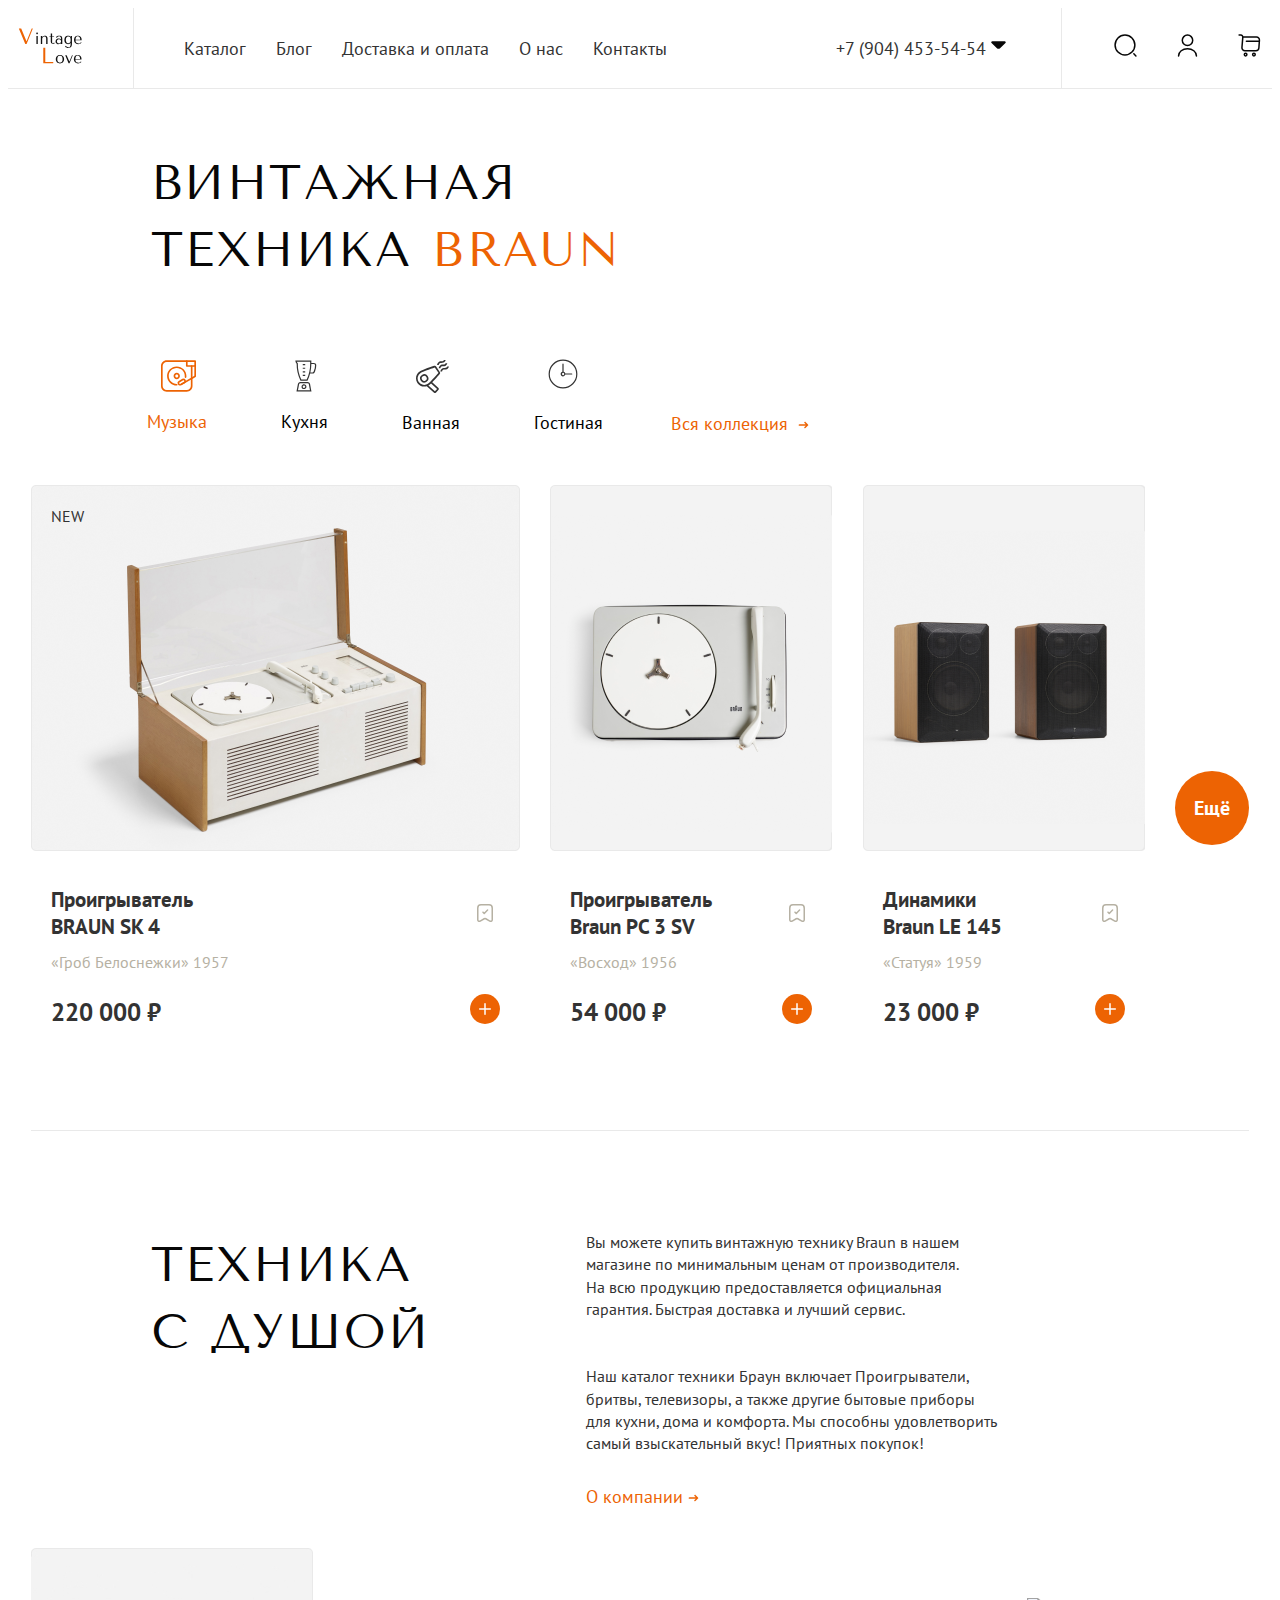
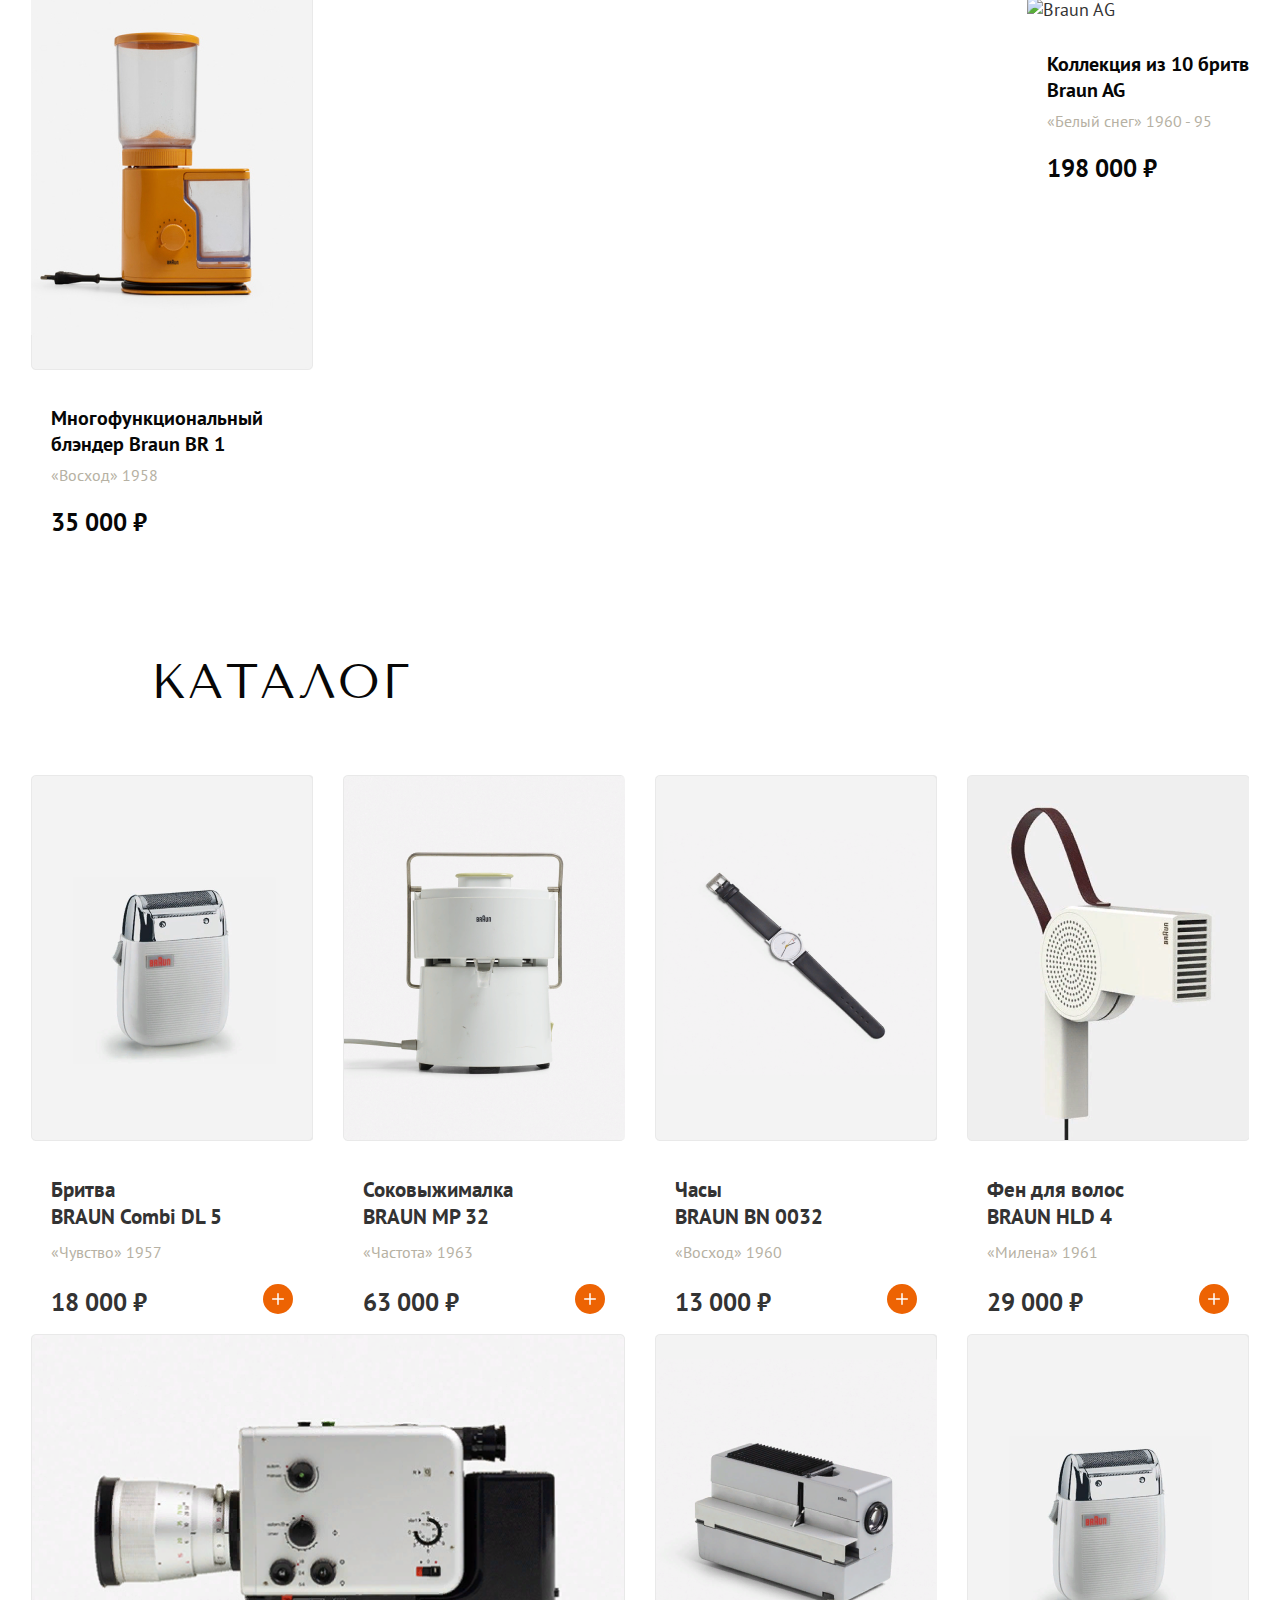
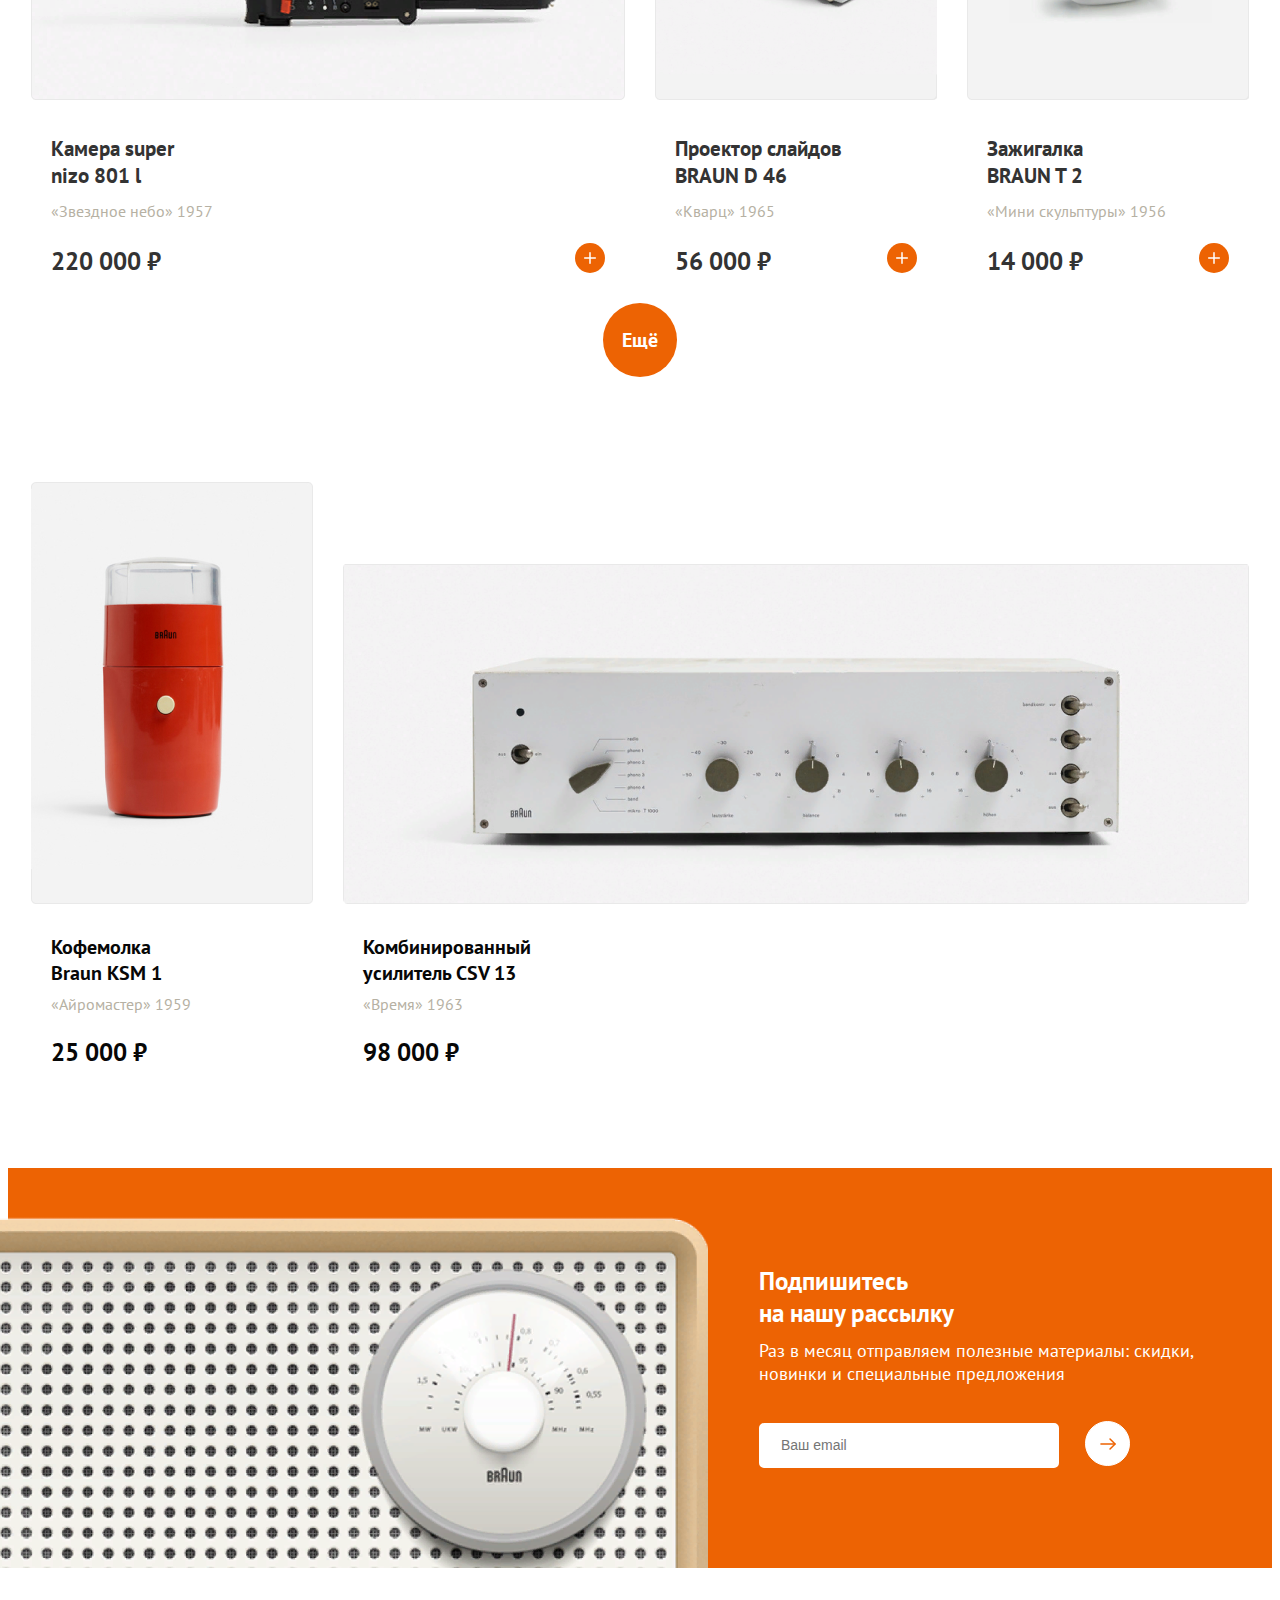
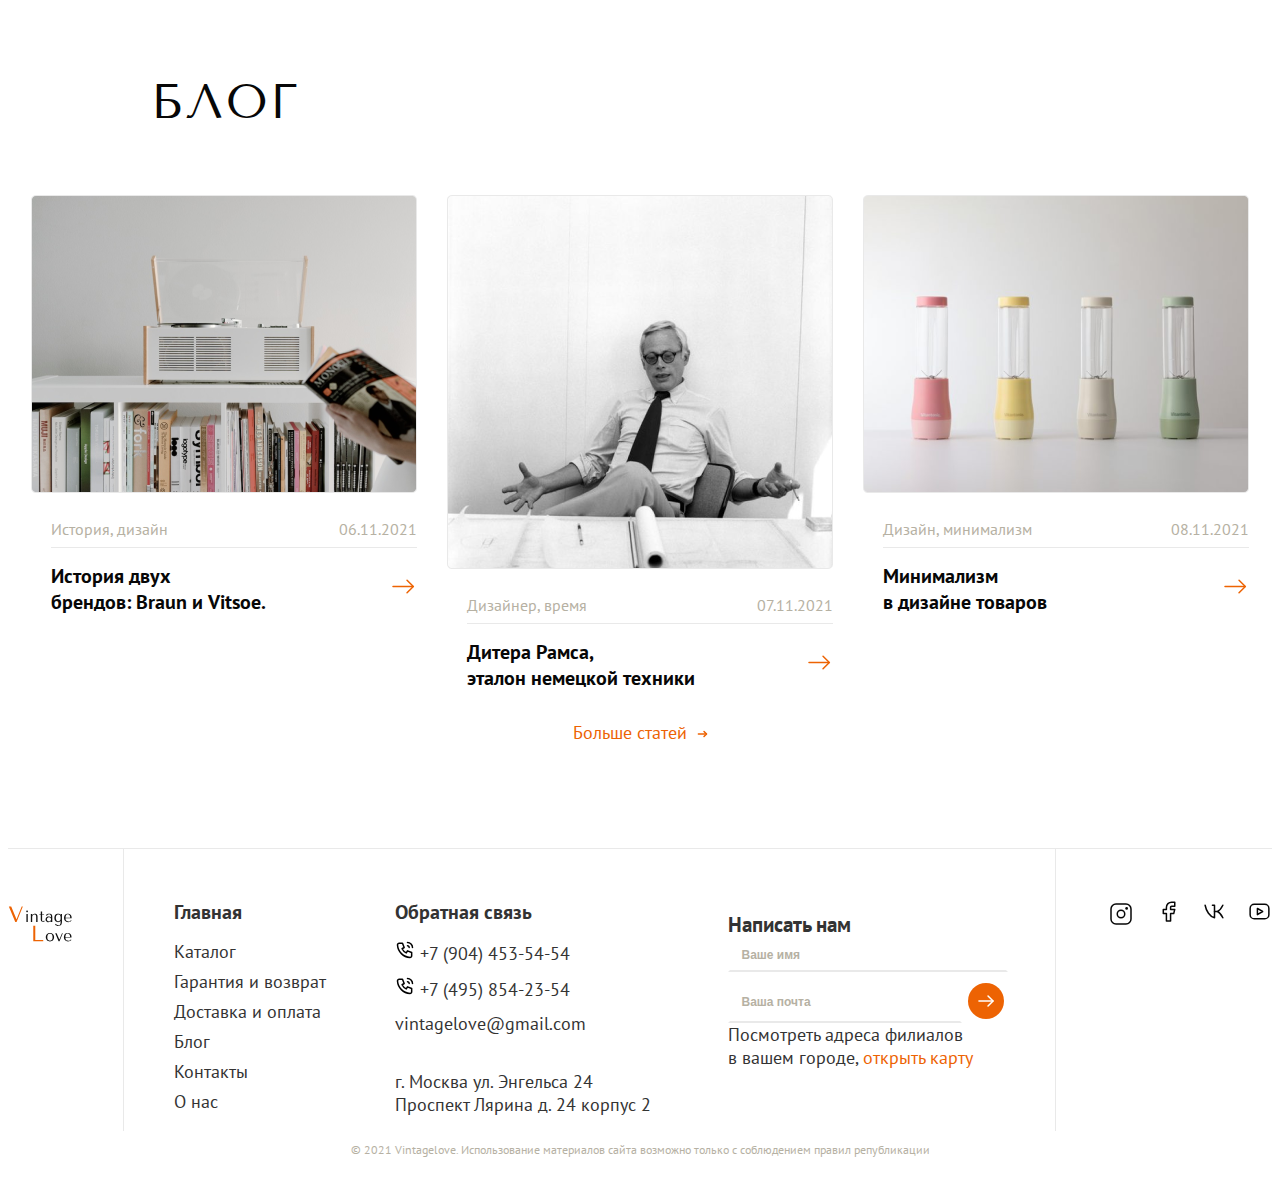
==== index.html @ 6f66f932 "карточка товара" ====
<!DOCTYPE html>
<html lang="ru">
<head>
  <meta charset="UTF-8">
  <title>Vintage Love</title>

  <!-- ============== подключаем шрифты ============== -->

  <link rel="preconnect" href="https://fonts.googleapis.com">
  <link rel="preconnect" href="https://fonts.gstatic.com" crossorigin>
  <link href="https://fonts.googleapis.com/css2?family=PT+Sans:ital,wght@0,400;0,700;1,400;1,700&display=swap" rel="stylesheet">
  <link href="https://fonts.googleapis.com/css2?family=Tenor+Sans&display=swap" rel="stylesheet">

  <!-- ============== подключаем стили ============== -->

  <link rel="stylesheet" href="styles/normalize.css">
  <link rel="stylesheet" href="styles/style.css">
</head>
<body class="page">

  <!-- ============== шапка ============== -->

  <header class="page-header page-border">
    <div class="page-header--height flex-sb-aicenter">
      <div class="page-header__mainmenu flex-sb-aicenter">

        <!-- ============== логотип ============== -->

        <div  class="page-header__logo">
          <a href="index.html"><svg width="65" height="50" viewBox="0 0 141 109" fill="none" xmlns="http://www.w3.org/2000/svg">
            <path d="M1.44 16.4L15.504 50H18.384L32.016 16.4H29.52L18.336 44.048H18.144L6.624 16.4H1.44Z" fill="#ED6303"/>
            <path d="M39.7888 32.5V50H42.7638V32.5H39.7888ZM39.3688 26.97C39.3688 27.4833 39.5554 27.9267 39.9288 28.3C40.3021 28.6733 40.7454 28.86 41.2588 28.86C41.7721 28.86 42.2154 28.6733 42.5888 28.3C42.9621 27.9267 43.1488 27.4833 43.1488 26.97C43.1488 26.4567 42.9621 26.0133 42.5888 25.64C42.2154 25.2667 41.7721 25.08 41.2588 25.08C40.7454 25.08 40.3021 25.2667 39.9288 25.64C39.5554 26.0133 39.3688 26.4567 39.3688 26.97ZM64.0654 50V38.66C64.0654 38.24 64.0304 37.6683 63.9604 36.945C63.8904 36.1983 63.657 35.475 63.2604 34.775C62.887 34.0517 62.2804 33.4333 61.4404 32.92C60.6004 32.3833 59.4104 32.115 57.8704 32.115C57.1937 32.0917 56.4354 32.2317 55.5954 32.535C54.7554 32.815 53.927 33.3633 53.1104 34.18L52.5504 34.74H52.4104V32.5H49.4354V50H52.4104V39.185C52.4104 38.275 52.5387 37.4933 52.7954 36.84C53.052 36.1867 53.402 35.6383 53.8454 35.195C54.2887 34.7517 54.7904 34.425 55.3504 34.215C55.9337 34.005 56.5287 33.9 57.1354 33.9C58.1154 33.9 58.8737 34.0983 59.4104 34.495C59.947 34.8683 60.332 35.3117 60.5654 35.825C60.822 36.3383 60.9737 36.8517 61.0204 37.365C61.067 37.8783 61.0904 38.2517 61.0904 38.485V50H64.0654ZM68.0223 33.9V32.5H71.0673V27.11H74.0423V32.5H78.2773V33.9H74.0423V45.52C74.0423 45.8 74.0539 46.1267 74.0773 46.5C74.1006 46.85 74.1706 47.1883 74.2873 47.515C74.4039 47.8183 74.5789 48.075 74.8123 48.285C75.0689 48.495 75.4189 48.6 75.8623 48.6C76.4223 48.6 76.8889 48.39 77.2623 47.97C77.6356 47.55 77.9389 47.095 78.1723 46.605L79.8173 48.285C78.6739 49.4283 77.3789 50 75.9323 50C75.3256 50 74.7306 49.895 74.1473 49.685C73.5639 49.475 73.0389 49.16 72.5723 48.74C72.1289 48.2967 71.7673 47.7367 71.4873 47.06C71.2073 46.3833 71.0673 45.59 71.0673 44.68V33.9H68.0223ZM89.3373 32.115C91.0406 32.115 92.3589 32.36 93.2923 32.85C94.2256 33.3167 94.9023 33.935 95.3223 34.705C95.7656 35.475 96.0223 36.3617 96.0923 37.365C96.1623 38.3683 96.1973 39.395 96.1973 40.445V50H93.3623V48.285C92.6856 48.9383 91.8223 49.4633 90.7723 49.86C89.7223 50.2333 88.6723 50.42 87.6223 50.42C86.6189 50.42 85.7323 50.245 84.9623 49.895C84.1923 49.545 83.5506 49.09 83.0373 48.53C82.5239 47.97 82.1389 47.34 81.8823 46.64C81.6256 45.94 81.4973 45.2283 81.4973 44.505C81.4973 43.7583 81.6373 43.0117 81.9173 42.265C82.1973 41.5183 82.6173 40.8533 83.1773 40.27C83.7373 39.6633 84.4256 39.1733 85.2423 38.8C86.0589 38.4267 86.9923 38.24 88.0423 38.24C89.0923 38.24 90.0839 38.45 91.0173 38.87C91.9739 39.2667 92.7556 39.8383 93.3623 40.585V39.08C93.3623 37.1667 93.0706 35.7433 92.4873 34.81C91.9273 33.8767 90.8889 33.41 89.3723 33.41C88.7189 33.41 88.1473 33.4917 87.6573 33.655C87.1673 33.8183 86.7239 34.0517 86.3273 34.355C85.9539 34.635 85.6039 34.9967 85.2773 35.44C84.9506 35.86 84.6239 36.3383 84.2973 36.875L82.4773 35.055C82.8039 34.705 83.1423 34.355 83.4923 34.005C83.8656 33.655 84.3089 33.34 84.8223 33.06C85.3589 32.78 85.9889 32.5583 86.7123 32.395C87.4356 32.2083 88.3106 32.115 89.3373 32.115ZM93.3623 43.07C93.2456 42.79 93.0706 42.4633 92.8373 42.09C92.6273 41.7167 92.3473 41.355 91.9973 41.005C91.6473 40.655 91.2273 40.3633 90.7373 40.13C90.2473 39.8733 89.6639 39.745 88.9873 39.745C88.3106 39.745 87.6923 39.885 87.1323 40.165C86.5723 40.4217 86.0939 40.7717 85.6973 41.215C85.3239 41.635 85.0323 42.1367 84.8223 42.72C84.6123 43.3033 84.5073 43.91 84.5073 44.54C84.5073 45.2867 84.6356 45.94 84.8923 46.5C85.1723 47.0367 85.5223 47.5033 85.9423 47.9C86.3623 48.2733 86.8289 48.5533 87.3423 48.74C87.8556 48.9267 88.3456 49.02 88.8123 49.02C89.2556 49.02 89.6989 48.9383 90.1423 48.775C90.6089 48.6117 91.0406 48.39 91.4373 48.11C91.8573 47.8067 92.2306 47.4567 92.5573 47.06C92.8839 46.6633 93.1523 46.2317 93.3623 45.765V43.07ZM114.294 51.47C114.294 52.5433 114.165 53.4533 113.909 54.2C113.652 54.9467 113.29 55.5533 112.824 56.02C112.38 56.4867 111.844 56.825 111.214 57.035C110.607 57.245 109.954 57.35 109.254 57.35C108.017 57.35 107.014 57.035 106.244 56.405C105.497 55.775 104.809 54.935 104.179 53.885L102.254 55.635C102.417 55.845 102.674 56.1133 103.024 56.44C103.374 56.79 103.817 57.1283 104.354 57.455C104.89 57.805 105.532 58.0967 106.279 58.33C107.025 58.5867 107.877 58.715 108.834 58.715C110.607 58.715 112.042 58.4583 113.139 57.945C114.235 57.455 115.087 56.79 115.694 55.95C116.3 55.11 116.709 54.1417 116.919 53.045C117.152 51.9717 117.269 50.8517 117.269 49.685V32.5H114.294V35.23H114.154C113.874 34.25 113.267 33.4917 112.334 32.955C111.424 32.395 110.222 32.115 108.729 32.115C107.539 32.115 106.454 32.3367 105.474 32.78C104.494 33.2 103.654 33.8067 102.954 34.6C102.254 35.3933 101.705 36.35 101.309 37.47C100.935 38.59 100.749 39.8383 100.749 41.215C100.749 42.615 100.935 43.8867 101.309 45.03C101.705 46.15 102.254 47.1183 102.954 47.935C103.654 48.7283 104.482 49.3467 105.439 49.79C106.419 50.21 107.504 50.42 108.694 50.42C110 50.42 111.132 50.1633 112.089 49.65C113.069 49.1367 113.757 48.32 114.154 47.2H114.294V51.47ZM114.294 42.545C114.294 43.525 114.154 44.3883 113.874 45.135C113.617 45.8817 113.267 46.5117 112.824 47.025C112.38 47.5383 111.867 47.935 111.284 48.215C110.7 48.4717 110.094 48.6 109.464 48.6C108.904 48.6 108.297 48.5067 107.644 48.32C107.014 48.11 106.419 47.7367 105.859 47.2C105.322 46.6633 104.867 45.905 104.494 44.925C104.144 43.945 103.969 42.685 103.969 41.145C103.969 39.5117 104.19 38.2167 104.634 37.26C105.077 36.28 105.59 35.5333 106.174 35.02C106.78 34.5067 107.387 34.18 107.994 34.04C108.624 33.8767 109.114 33.795 109.464 33.795C110.234 33.795 110.922 33.97 111.529 34.32C112.135 34.6467 112.637 35.1017 113.034 35.685C113.454 36.245 113.769 36.8983 113.979 37.645C114.189 38.3917 114.294 39.1617 114.294 39.955V42.545ZM138.393 42.02V41.285C138.393 39.7217 138.172 38.3683 137.728 37.225C137.285 36.0817 136.678 35.1367 135.908 34.39C135.162 33.6433 134.287 33.0833 133.283 32.71C132.28 32.3367 131.218 32.15 130.098 32.15C128.908 32.15 127.812 32.36 126.808 32.78C125.805 33.1767 124.93 33.7717 124.183 34.565C123.437 35.335 122.853 36.28 122.433 37.4C122.013 38.4967 121.803 39.745 121.803 41.145C121.803 42.3117 121.978 43.455 122.328 44.575C122.702 45.6717 123.25 46.6633 123.973 47.55C124.72 48.4133 125.653 49.1133 126.773 49.65C127.917 50.1633 129.258 50.42 130.798 50.42C132.292 50.42 133.668 50.1633 134.928 49.65C136.188 49.1133 137.285 48.355 138.218 47.375L137.098 46.255C136.608 46.675 136.142 47.06 135.698 47.41C135.278 47.76 134.847 48.0517 134.403 48.285C133.96 48.5183 133.493 48.705 133.003 48.845C132.537 48.9617 132.012 49.02 131.428 49.02C130.775 49.02 130.075 48.9267 129.328 48.74C128.605 48.53 127.928 48.1683 127.298 47.655C126.668 47.1417 126.143 46.43 125.723 45.52C125.303 44.61 125.093 43.4433 125.093 42.02H138.393ZM125.093 40.62C125.093 39.6867 125.187 38.7883 125.373 37.925C125.583 37.0383 125.887 36.2567 126.283 35.58C126.703 34.9033 127.228 34.3667 127.858 33.97C128.488 33.55 129.235 33.34 130.098 33.34C131.755 33.34 133.038 33.9933 133.948 35.3C134.882 36.5833 135.348 38.3567 135.348 40.62H125.093Z" fill="#111111"/>
            <path d="M54.76 92V58.4H59.128V89.36H76.456V92H54.76Z" fill="#ED6303"/>
            <path d="M100.155 83.285C100.155 84.4983 99.945 85.665 99.525 86.785C99.105 87.8817 98.4983 88.85 97.705 89.69C96.935 90.53 95.99 91.195 94.87 91.685C93.7733 92.175 92.5367 92.42 91.16 92.42C89.76 92.42 88.4883 92.175 87.345 91.685C86.225 91.1717 85.2683 90.495 84.475 89.655C83.705 88.815 83.0983 87.8467 82.655 86.75C82.235 85.63 82.025 84.475 82.025 83.285C82.025 82.0717 82.235 80.9167 82.655 79.82C83.0983 78.7 83.705 77.72 84.475 76.88C85.2683 76.04 86.225 75.375 87.345 74.885C88.4883 74.3717 89.76 74.115 91.16 74.115C92.5367 74.115 93.7733 74.3717 94.87 74.885C95.99 75.375 96.935 76.04 97.705 76.88C98.4983 77.72 99.105 78.7 99.525 79.82C99.945 80.9167 100.155 82.0717 100.155 83.285ZM96.83 83.285C96.83 81.6517 96.655 80.3333 96.305 79.33C95.955 78.3033 95.5 77.51 94.94 76.95C94.38 76.39 93.7617 76.0167 93.085 75.83C92.4083 75.62 91.755 75.515 91.125 75.515C90.495 75.515 89.8417 75.62 89.165 75.83C88.4883 76.0167 87.8583 76.39 87.275 76.95C86.715 77.51 86.2483 78.3033 85.875 79.33C85.525 80.3333 85.35 81.6517 85.35 83.285C85.35 84.895 85.525 86.2133 85.875 87.24C86.2483 88.2433 86.715 89.025 87.275 89.585C87.8583 90.145 88.4883 90.53 89.165 90.74C89.8417 90.9267 90.495 91.02 91.125 91.02C91.755 91.02 92.4083 90.9267 93.085 90.74C93.7617 90.53 94.38 90.145 94.94 89.585C95.5 89.025 95.955 88.2433 96.305 87.24C96.655 86.2133 96.83 84.895 96.83 83.285ZM102.611 74.5L109.891 92H111.991L119.061 74.5H117.416L111.746 88.535H111.536L105.691 74.5H102.611ZM138.093 84.02V83.285C138.093 81.7217 137.871 80.3683 137.428 79.225C136.984 78.0817 136.378 77.1367 135.608 76.39C134.861 75.6433 133.986 75.0833 132.983 74.71C131.979 74.3367 130.918 74.15 129.798 74.15C128.608 74.15 127.511 74.36 126.508 74.78C125.504 75.1767 124.629 75.7717 123.883 76.565C123.136 77.335 122.553 78.28 122.133 79.4C121.713 80.4967 121.503 81.745 121.503 83.145C121.503 84.3117 121.678 85.455 122.028 86.575C122.401 87.6717 122.949 88.6633 123.673 89.55C124.419 90.4133 125.353 91.1133 126.473 91.65C127.616 92.1633 128.958 92.42 130.498 92.42C131.991 92.42 133.368 92.1633 134.628 91.65C135.888 91.1133 136.984 90.355 137.918 89.375L136.798 88.255C136.308 88.675 135.841 89.06 135.398 89.41C134.978 89.76 134.546 90.0517 134.103 90.285C133.659 90.5183 133.193 90.705 132.703 90.845C132.236 90.9617 131.711 91.02 131.128 91.02C130.474 91.02 129.774 90.9267 129.028 90.74C128.304 90.53 127.628 90.1683 126.998 89.655C126.368 89.1417 125.843 88.43 125.423 87.52C125.003 86.61 124.793 85.4433 124.793 84.02H138.093ZM124.793 82.62C124.793 81.6867 124.886 80.7883 125.073 79.925C125.283 79.0383 125.586 78.2567 125.983 77.58C126.403 76.9033 126.928 76.3667 127.558 75.97C128.188 75.55 128.934 75.34 129.798 75.34C131.454 75.34 132.738 75.9933 133.648 77.3C134.581 78.5833 135.048 80.3567 135.048 82.62H124.793Z" fill="#111111"/>
            </svg></a>
        </div>
          <!-- меню -->
        <nav class="page-header__nav">
          <ul class="mainmenu">
            <li class="mainmenu__item"><a href="#!">Каталог</a></li>
            <li class="mainmenu__item"><a href="#!">Блог</a></li>
            <li class="mainmenu__item"><a href="#!">Доставка и оплата</a></li>
            <li class="mainmenu__item"><a href="#!">О нас</a></li>
            <li class="mainmenu__item"><a href="#!">Контакты</a></li>
          </ul>
        </nav>
      </div>

      <!-- телефон, поиск корзина -->
      <div class="page-header__tools flex-sb-aicenter">
        <div class="page-header__tel">
          <a href="tel: +79044535454">
            <span>+7 (904) 453-54-54</span>
          </a>
          <svg width="25" height="24" viewBox="0 0 25 24" fill="none" xmlns="http://www.w3.org/2000/svg">
            <path d="M5.54163 10.02L8.88538 13.23L10.927 15.2C11.7916 16.03 13.1979 16.03 14.0625 15.2L19.4583 10.02C20.1666 9.34001 19.6562 8.18001 18.6666 8.18001L12.8229 8.18001L6.3333 8.18001C5.3333 8.18001 4.8333 9.34001 5.54163 10.02Z" fill="#070707"/>
          </svg>
        </div>
        <div class="page-header__border"></div>
        <div class="header-icons flex-sb-aicenter">
          <a href="#"><svg class="header-icons__item" width="25" height="25" viewBox="0 0 25 25" fill="none" xmlns="http://www.w3.org/2000/svg">
            <path d="M11.9791 21.875C17.4445 21.875 21.875 17.4445 21.875 11.9792C21.875 6.51386 17.4445 2.08334 11.9791 2.08334C6.51383 2.08334 2.08331 6.51386 2.08331 11.9792C2.08331 17.4445 6.51383 21.875 11.9791 21.875Z" stroke="#070707" stroke-width="1.5" stroke-linecap="round" stroke-linejoin="round"/>
            <path d="M22.9166 22.9167L20.8333 20.8333" stroke="#070707" stroke-width="1.5" stroke-linecap="round" stroke-linejoin="round"/>
            </svg></a>

          <a href="#"><svg class="header-icons__item" width="25" height="25" viewBox="0 0 25 25" fill="none" xmlns="http://www.w3.org/2000/svg">
            <path d="M12.5 12.5C15.3765 12.5 17.7084 10.1682 17.7084 7.29168C17.7084 4.41519 15.3765 2.08334 12.5 2.08334C9.62354 2.08334 7.29169 4.41519 7.29169 7.29168C7.29169 10.1682 9.62354 12.5 12.5 12.5Z" stroke="#070707" stroke-width="1.5" stroke-linecap="round" stroke-linejoin="round"/>
            <path d="M21.4479 22.9167C21.4479 18.8854 17.4375 15.625 12.5 15.625C7.56248 15.625 3.55206 18.8854 3.55206 22.9167" stroke="#070707" stroke-width="1.5" stroke-linecap="round" stroke-linejoin="round"/>
            </svg></a>

          <a href="#"><svg class="header-icons__item" width="25" height="25" viewBox="0 0 25 25" fill="none" xmlns="http://www.w3.org/2000/svg">
            <path d="M2.08331 2.08334H3.89582C5.02082 2.08334 5.90623 3.05209 5.81248 4.16668L4.9479 14.5417C4.80206 16.2396 6.14581 17.6979 7.85414 17.6979H18.9479C20.4479 17.6979 21.7604 16.4688 21.875 14.9792L22.4375 7.16668C22.5625 5.43752 21.25 4.03126 19.5104 4.03126H6.06249" stroke="#070707" stroke-width="1.5" stroke-miterlimit="10" stroke-linecap="round" stroke-linejoin="round"/>
            <path d="M16.9271 22.9167C17.6462 22.9167 18.2292 22.3337 18.2292 21.6146C18.2292 20.8955 17.6462 20.3125 16.9271 20.3125C16.208 20.3125 15.625 20.8955 15.625 21.6146C15.625 22.3337 16.208 22.9167 16.9271 22.9167Z" stroke="#070707" stroke-width="1.5" stroke-miterlimit="10" stroke-linecap="round" stroke-linejoin="round"/>
            <path d="M8.59377 22.9167C9.31289 22.9167 9.89585 22.3337 9.89585 21.6146C9.89585 20.8955 9.31289 20.3125 8.59377 20.3125C7.87465 20.3125 7.29169 20.8955 7.29169 21.6146C7.29169 22.3337 7.87465 22.9167 8.59377 22.9167Z" stroke="#070707" stroke-width="1.5" stroke-miterlimit="10" stroke-linecap="round" stroke-linejoin="round"/>
            <path d="M9.375 8.33334H21.875" stroke="#070707" stroke-width="1.5" stroke-miterlimit="10" stroke-linecap="round" stroke-linejoin="round"/>
            </svg></a>
        </div>


      </div>

    </div>
  </header>

  <!-- контент -->
  <main>

    <!-- =================== Винтажная техника BRAUN (блок за Иваном) =================== -->


    <section class="container-content page-border">
      <div class="first-screen__tab">
        <h1 class="style__title">
          Винтажная <br>
          техника
          <span>
            BRAUN
          </span>
        </h1>
        <!-- =================== Вкладки =================== -->
        <div class="tab__content">
          <div class="tab__item">
              <button class="tablinks" onclick="openCity(event, 'music')" id="defaultOpen">
                <svg width="35" height="32" fill="none" xmlns="http://www.w3.org/2000/svg"><path d="M25.787 31.652H5.714C2.564 31.652 0 29.105 0 25.974V6.025C0 2.895 2.563.347 5.714.347h20.073a.83.83 0 0 1 .834.829.831.831 0 0 1-.834.828H5.714c-2.232 0-4.047 1.804-4.047 4.021v19.95c0 2.217 1.815 4.021 4.047 4.021h20.073c2.232 0 4.047-1.804 4.047-4.021V6.024a.83.83 0 0 1 .833-.828c.46 0 .834.371.834.828v19.95c0 3.13-2.563 5.677-5.714 5.677Z" fill="#333"/><path d="M15.75 25.613c-5.333 0-9.672-4.313-9.672-9.613s4.339-9.613 9.673-9.613 9.673 4.312 9.673 9.613c0 .446-.031.894-.093 1.332a.834.834 0 0 1-1.65-.228c.05-.363.076-.734.076-1.104 0-4.388-3.591-7.957-8.006-7.957S7.744 11.613 7.744 16c0 4.387 3.592 7.956 8.007 7.956a.83.83 0 0 1 .833.829.83.83 0 0 1-.833.828ZM34.167 6.854h-8.38a.83.83 0 0 1-.833-.829v-4.85a.83.83 0 0 1 .833-.827h8.38a.83.83 0 0 1 .833.828v4.85a.83.83 0 0 1-.833.828ZM26.62 5.197h6.713V2.004h-6.712v3.193Z" fill="#333"/><path d="M15.75 19.156c-1.75 0-3.175-1.416-3.175-3.156 0-1.74 1.425-3.156 3.176-3.156 1.75 0 3.175 1.416 3.175 3.156 0 1.74-1.424 3.156-3.175 3.156Zm0-4.655c-.831 0-1.508.672-1.508 1.499 0 .827.677 1.5 1.509 1.5.831 0 1.508-.673 1.508-1.5s-.677-1.5-1.508-1.5Zm4.424 10.674a.833.833 0 0 1-.722-.414.825.825 0 0 1 .305-1.13l12.818-7.356.758-.494V6.025a.83.83 0 0 1 .834-.828.83.83 0 0 1 .833.828V16.23c0 .279-.142.54-.377.692l-1.175.764-12.858 7.38a.83.83 0 0 1-.416.11Z" fill="#333"/><path d="M19.027 25.613c-.81 0-1.564-.433-1.97-1.13l-.23-.396a2.253 2.253 0 0 1 .831-3.084l3.73-2.139a2.28 2.28 0 0 1 3.103.827l.23.395a2.247 2.247 0 0 1-.832 3.084l-3.728 2.14a2.282 2.282 0 0 1-1.134.303Zm3.495-5.396a.601.601 0 0 0-.301.081l-3.729 2.14a.6.6 0 0 0-.221.82l.23.398a.61.61 0 0 0 .827.22l3.728-2.14a.6.6 0 0 0 .222-.821l-.23-.396a.608.608 0 0 0-.526-.302Z" fill="#333"/></svg>
                <span>Музыка</span>
              </button>
          </div>

          <div class="tab__item">
              <button class="tablinks" onclick="openCity(event, 'kitchen')" id="defaultOpen">
              <svg width="22" height="32" fill="none" xmlns="http://www.w3.org/2000/svg"><path d="M18.808 2.905h-2.455V.524H.393v.595a4.31 4.31 0 0 0 1.228 2.62 37.51 37.51 0 0 0 3.744 16.666l.172.357h6.9l.171-.333a32.772 32.772 0 0 0 2.517-6.81h2.455c1.486 0 2.063-1.345 2.456-2.155a15.323 15.323 0 0 0 1.227-6.178c0-.632-.258-1.237-.719-1.684a2.495 2.495 0 0 0-1.736-.697ZM11.675 19.57H6.298A36.765 36.765 0 0 1 2.848 3.5v-.25l-.184-.167a4.37 4.37 0 0 1-.92-1.369h13.381V3.5a36.764 36.764 0 0 1-3.45 16.071Zm7.133-8.56c-.417.965-.712 1.418-1.228 1.418h-2.185c.601-2.74.922-5.532.958-8.334h2.455c.326 0 .638.126.868.349.23.223.36.526.36.842 0 1.97-.419 3.919-1.228 5.726Zm-3.683 13.228a2.434 2.434 0 0 0-.775-1.6 2.581 2.581 0 0 0-1.68-.686H5.304a2.581 2.581 0 0 0-1.681.686c-.453.422-.73.992-.775 1.6-.27 1.714-1.227 6.476-1.227 6.524l-.135.714h15.002l-.135-.702s-.97-4.822-1.228-6.536ZM2.971 30.286c.27-1.405.884-4.512 1.093-5.857.01-.324.142-.633.37-.87a1.39 1.39 0 0 1 .87-.416h7.366c.33.034.636.183.862.42.226.236.355.544.365.866.209 1.345.81 4.452 1.093 5.857H2.971Z" fill="#333"/><path d="M8.987 24.333c-.486 0-.96.14-1.365.402a2.398 2.398 0 0 0-.904 1.068 2.314 2.314 0 0 0-.14 1.376c.095.462.329.886.672 1.219.344.333.781.56 1.258.651.476.092.97.045 1.418-.135a2.44 2.44 0 0 0 1.102-.877 2.33 2.33 0 0 0 .414-1.323c0-.631-.259-1.237-.72-1.683a2.495 2.495 0 0 0-1.735-.698Zm0 3.572c-.243 0-.48-.07-.682-.2a1.2 1.2 0 0 1-.453-.535 1.157 1.157 0 0 1-.07-.688 1.18 1.18 0 0 1 .337-.61 1.263 1.263 0 0 1 1.338-.258c.224.09.415.243.55.439a1.165 1.165 0 0 1-.152 1.503 1.25 1.25 0 0 1-.868.349Zm1.227-16.667H7.76v1.19h2.455v-1.19Zm0 3.572H7.76V16h2.455v-1.19Zm0-7.143H7.76v1.19h2.455v-1.19Zm0-3.572H7.76v1.19h2.455v-1.19Z" fill="#333"/></svg>
              <span>Кухня</span>
              </button>
          </div>
          <div class="tab__item">
              <button class="tablinks" onclick="openCity(event, 'bath')" id="defaultOpen">
                <svg width="33" height="33" fill="none" xmlns="http://www.w3.org/2000/svg"><g clip-path="url(#a)" fill="#333"><path d="m23.803 11.958-3.663-5.49a1.65 1.65 0 0 0-1.888-.651c-1.223.402-12.014 3.979-14.584 5.694-3.784 2.525-4.808 7.658-2.283 11.441 2.09 3.13 5.956 4.334 9.374 3.24l7.024 6.38a1.651 1.651 0 0 0 2.33-.112l2.22-2.444a1.65 1.65 0 0 0-.113-2.33l-6-5.45c3.215-3.23 6.918-7.636 7.477-8.304a1.65 1.65 0 0 0 .106-1.974Zm-2.692 16.949-2.22 2.443-6.486-5.891c.139-.081.287-.134.422-.224.614-.41 1.378-1.061 2.21-1.844l6.074 5.516Zm-9.2-5.044a6.6 6.6 0 1 1-7.327-10.98c2.457-1.64 14.183-5.5 14.183-5.5l3.664 5.49s-7.488 8.966-10.52 10.99Z"/><path d="M11.679 16.083a4.13 4.13 0 0 0-5.722-1.141 4.13 4.13 0 0 0-1.14 5.721 4.13 4.13 0 0 0 5.72 1.141 4.13 4.13 0 0 0 1.142-5.72Zm-2.057 4.349a2.475 2.475 0 1 1-2.748-4.118 2.475 2.475 0 0 1 2.748 4.118ZM27.948 0c-.167.37-.408.734-.766.974-.479.32-1.052.32-1.716.32-.815 0-1.737 0-2.632.597-1.22.814-1.635 2.265-1.776 3.059h1.684c.13-.542.409-1.286 1.008-1.686.479-.32 1.052-.32 1.716-.32.815 0 1.737-.001 2.631-.598C29.006 1.74 29.464.782 29.7 0h-1.752Zm1.65 3.3c-.167.37-.408.734-.766.974-.479.32-1.052.32-1.716.32-.815 0-1.737 0-2.632.597-1.22.814-1.635 2.265-1.776 3.06h1.684c.13-.543.41-1.287 1.009-1.687.478-.32 1.052-.32 1.716-.32.814 0 1.737-.001 2.63-.598.909-.606 1.366-1.564 1.603-2.346h-1.752Zm1.65 3.3c-.167.37-.408.734-.767.974-.478.32-1.051.32-1.716.32-.814 0-1.736 0-2.63.597-1.22.814-1.636 2.265-1.777 3.06h1.684c.13-.543.409-1.287 1.008-1.687.479-.32 1.053-.32 1.716-.32.815 0 1.737-.001 2.632-.598C32.306 8.34 32.763 7.383 33 6.6h-1.752Z"/></g><defs><clipPath id="a"><path fill="#fff" d="M0 0h33v33H0z"/></clipPath></defs></svg>
                <span>Ванная</span>
              </button>
          </div>
          <div class="tab__item">
              <button class="tablinks" onclick="openCity(event, 'guest')" id="defaultOpen">
                <svg width="34" height="34" fill="none" xmlns="http://www.w3.org/2000/svg"><path d="M15 .6a14.4 14.4 0 1 0 0 28.8A14.4 14.4 0 0 0 15 .6Zm0 27.6a13.2 13.2 0 1 1 0-26.4 13.2 13.2 0 0 1 0 26.4Z" fill="#333"/><path d="M23.706 14.4h-6.36a2.4 2.4 0 0 0-1.746-1.74V5.172a.6.6 0 1 0-1.2 0v7.482a2.4 2.4 0 1 0 2.94 2.946h6.366a.6.6 0 1 0 0-1.2ZM15 16.23a1.23 1.23 0 0 1 0-2.43 1.227 1.227 0 0 1 0 2.454v-.024Z" fill="#333"/></svg>
                <span>Гостиная</span>
              </button>
          </div>
          <a class="tab__link" href="#">Вся коллекция</a>
          <a class="tab__arrow" href="#">
            <img src="./images/arrow-right.jpg" alt="arrow">
          </a>
        </div>

        <!-- =================== Содежимое вкладки =================== -->
        <div id="music" class="tabcontent">
          <div class="tabcontent__item  flex-sb-aicenter">
            <div class="tabcontent__wrap">
              <span class="tabcontent__wrap-die"die">new</span>
              <img src="images/tabphoto-1.png" alt="tabphoto-1" width="489">
              <div class="flex-sb-aicenter">
                <div class="tabcontent__wrap--left">
                  <h3>
                    Проигрыватель <br>
                    BRAUN SK 4
                  </h3>
                  <span class="tabcontent__subtitle">
                    «Гроб Белоснежки» 1957
                  </span>
                </div>
                <div class="tabcontent__wrap--right">
                  <a class="tabcontent__wrap-save" href="#!">
                    <svg width="20" height="20" fill="none" xmlns="http://www.w3.org/2000/svg"><path d="M14.017 1.667H5.983a3.224 3.224 0 0 0-3.216 3.216v11.742c0 1.5 1.075 2.133 2.391 1.408l4.067-2.258c.433-.242 1.133-.242 1.558 0l4.067 2.258c1.317.734 2.392.1 2.392-1.408V4.883a3.237 3.237 0 0 0-3.225-3.216Z" stroke="#B6B1A3" stroke-width="1.5" stroke-linecap="round" stroke-linejoin="round"/><path d="m7.992 9.167 1.25 1.25 3.333-3.334" stroke="#B6B1A3" stroke-width="1.5" stroke-linecap="round" stroke-linejoin="round"/></svg>
                  </a>
                </div>
              </div>
              <div class="tabcontent__wrap--left flex-sb-aicenter">
                <span class="tabcontent__price">
                  220 000 ₽
                </span>
                <a class="tabcontent__btn" href="#!">
                  <span>
                    Купить
                  </span>
                <svg width="30" height="30" fill="none" xmlns="http://www.w3.org/2000/svg"><circle cx="15" cy="15" r="15" fill="#ED6303"/><path d="M9.697 15h10.606M15 20.303V9.697" stroke="#fff" stroke-width="1.5" stroke-linecap="round" stroke-linejoin="round"/></svg>
                </a>
              </div>
            </div>  <!-- tabcontent__wrap -->

            <div class="tabcontent__wrap">
              <img src="images/tabphoto-1-2.png" alt="tabphoto-1-2" width="282">
              <div class="flex-sb-aicenter">
                <div class="tabcontent__wrap--left">
                  <h3>
                    Проигрыватель <br>
                    Braun PC 3 SV
                  </h3>
                  <span class="tabcontent__subtitle">
                    «Восход» 1956
                  </span>
                </div>
                <div class="tabcontent__wrap--right">
                  <a class="tabcontent__wrap-save" href="#!">
                    <svg width="20" height="20" fill="none" xmlns="http://www.w3.org/2000/svg"><path d="M14.017 1.667H5.983a3.224 3.224 0 0 0-3.216 3.216v11.742c0 1.5 1.075 2.133 2.391 1.408l4.067-2.258c.433-.242 1.133-.242 1.558 0l4.067 2.258c1.317.734 2.392.1 2.392-1.408V4.883a3.237 3.237 0 0 0-3.225-3.216Z" stroke="#B6B1A3" stroke-width="1.5" stroke-linecap="round" stroke-linejoin="round"/><path d="m7.992 9.167 1.25 1.25 3.333-3.334" stroke="#B6B1A3" stroke-width="1.5" stroke-linecap="round" stroke-linejoin="round"/></svg>
                  </a>
                </div>
              </div>
              <div class="tabcontent__wrap--left flex-sb-aicenter">
                <span class="tabcontent__price">
                  54 000 ₽
                </span>
                <a class="tabcontent__btn" href="#!">
                  <span>
                    Купить
                  </span>
                  <svg width="30" height="30" fill="none" xmlns="http://www.w3.org/2000/svg"><circle cx="15" cy="15" r="15" fill="#ED6303"/><path d="M9.697 15h10.606M15 20.303V9.697" stroke="#fff" stroke-width="1.5" stroke-linecap="round" stroke-linejoin="round"/></svg>
                </a>
              </div>
            </div>  <!-- tabcontent__wrap -->

              <div class="tabcontent__wrap">
                <img src="images/tabphoto-1-3.png" alt="tabphoto-1-3" width="282">
                <div class="flex-sb-aicenter">
                  <div class="tabcontent__wrap--left">
                    <h3>
                      Динамики <br>
                      Braun LE 145
                    </h3>
                    <span class="tabcontent__subtitle">
                      «Статуя» 1959
                    </span>
                  </div>
                  <div class="tabcontent__wrap--right">
                    <a class="tabcontent__wrap-save" href="#!">
                      <svg width="20" height="20" fill="none" xmlns="http://www.w3.org/2000/svg"><path d="M14.017 1.667H5.983a3.224 3.224 0 0 0-3.216 3.216v11.742c0 1.5 1.075 2.133 2.391 1.408l4.067-2.258c.433-.242 1.133-.242 1.558 0l4.067 2.258c1.317.734 2.392.1 2.392-1.408V4.883a3.237 3.237 0 0 0-3.225-3.216Z" stroke="#B6B1A3" stroke-width="1.5" stroke-linecap="round" stroke-linejoin="round"/><path d="m7.992 9.167 1.25 1.25 3.333-3.334" stroke="#B6B1A3" stroke-width="1.5" stroke-linecap="round" stroke-linejoin="round"/></svg>
                    </a>
                  </div>
                </div>
                <div class="tabcontent__wrap--left flex-sb-aicenter">
                  <span class="tabcontent__price">
                    23 000 ₽
                  </span>
                  <a class="tabcontent__btn" href="#!">
                    <span>
                      Купить
                    </span>
                  <svg width="30" height="30" fill="none" xmlns="http://www.w3.org/2000/svg"><circle cx="15" cy="15" r="15" fill="#ED6303"/><path d="M9.697 15h10.606M15 20.303V9.697" stroke="#fff" stroke-width="1.5" stroke-linecap="round" stroke-linejoin="round"/></svg>
                  </a>
                </div>
            </div>  <!-- tabcontent__wrap -->
            <div class="circle">
              <a class="circle__btn" href="#!">
                Ещё
              </a>
            </div>
          </div>    <!-- tabcontent__item -->
        </div>


        <div id="kitchen" class="tabcontent">
          <div class="tabcontent__item  flex-sb-aicenter">
            <div class="tabcontent__wrap">
              <span class="tabcontent__wrap-die"die">new</span>
              <img src="images/tabphoto-2.png" alt="tabphoto-2" width="489">
              <div class="flex-sb-aicenter">
                <div class="tabcontent__wrap--left">
                  <h3>
                    Соковыжималка <br>
                    Braun MP 50
                  </h3>
                  <span class="tabcontent__subtitle">
                    «Детская радость» 1961
                  </span>
                </div>
                <div class="tabcontent__wrap--right">
                  <a class="tabcontent__wrap-save" href="#!">
                    <svg width="20" height="20" fill="none" xmlns="http://www.w3.org/2000/svg"><path d="M14.017 1.667H5.983a3.224 3.224 0 0 0-3.216 3.216v11.742c0 1.5 1.075 2.133 2.391 1.408l4.067-2.258c.433-.242 1.133-.242 1.558 0l4.067 2.258c1.317.734 2.392.1 2.392-1.408V4.883a3.237 3.237 0 0 0-3.225-3.216Z" stroke="#B6B1A3" stroke-width="1.5" stroke-linecap="round" stroke-linejoin="round"/><path d="m7.992 9.167 1.25 1.25 3.333-3.334" stroke="#B6B1A3" stroke-width="1.5" stroke-linecap="round" stroke-linejoin="round"/></svg>
                  </a>
                </div>
              </div>
              <div class="tabcontent__wrap--left flex-sb-aicenter">
                <span class="tabcontent__price">
                  145 000 ₽
                </span>
                <a class="tabcontent__btn" href="#!">
                  <span>
                    Купить
                  </span>
                <svg width="30" height="30" fill="none" xmlns="http://www.w3.org/2000/svg"><circle cx="15" cy="15" r="15" fill="#ED6303"/><path d="M9.697 15h10.606M15 20.303V9.697" stroke="#fff" stroke-width="1.5" stroke-linecap="round" stroke-linejoin="round"/></svg>
                </a>
              </div>
            </div>  <!-- tabcontent__wrap -->

            <div class="tabcontent__wrap">
              <span class="tabcontent__wrap-die"die">new</span>
              <img src="images/tabphoto-2-2.png" alt="tabphoto-2-2" width="282">
              <div class="flex-sb-aicenter">
                <div class="tabcontent__wrap--left">
                  <h3>
                    Кофемолка <br>
                    Braun KSM  1
                  </h3>
                  <span class="tabcontent__subtitle">
                    «Аромастер» 1959
                  </span>
                </div>
                <div class="tabcontent__wrap--right">
                  <a class="tabcontent__wrap-save" href="#!">
                    <svg width="20" height="20" fill="none" xmlns="http://www.w3.org/2000/svg"><path d="M14.017 1.667H5.983a3.224 3.224 0 0 0-3.216 3.216v11.742c0 1.5 1.075 2.133 2.391 1.408l4.067-2.258c.433-.242 1.133-.242 1.558 0l4.067 2.258c1.317.734 2.392.1 2.392-1.408V4.883a3.237 3.237 0 0 0-3.225-3.216Z" stroke="#B6B1A3" stroke-width="1.5" stroke-linecap="round" stroke-linejoin="round"/><path d="m7.992 9.167 1.25 1.25 3.333-3.334" stroke="#B6B1A3" stroke-width="1.5" stroke-linecap="round" stroke-linejoin="round"/></svg>
                  </a>
                </div>
              </div>
              <div class="tabcontent__wrap--left flex-sb-aicenter">
                <span class="tabcontent__price">
                  25 000 ₽
                </span>
                <a class="tabcontent__btn" href="#!">
                  <span>
                    Купить
                  </span>
                  <svg width="30" height="30" fill="none" xmlns="http://www.w3.org/2000/svg"><circle cx="15" cy="15" r="15" fill="#ED6303"/><path d="M9.697 15h10.606M15 20.303V9.697" stroke="#fff" stroke-width="1.5" stroke-linecap="round" stroke-linejoin="round"/></svg>
                </a>
              </div>
            </div>  <!-- tabcontent__wrap -->

              <div class="tabcontent__wrap">
                <img src="images/tabphoto-2-3.png" alt="tabphoto-2-3" width="282">
                <div class="flex-sb-aicenter">
                  <div class="tabcontent__wrap--left">
                    <h3>
                      MAX блэндер <br>
                      Braun BR 1
                    </h3>
                    <span class="tabcontent__subtitle">
                      «Восход» 1959
                    </span>
                  </div>
                  <div class="tabcontent__wrap--right">
                    <a class="tabcontent__wrap-save" href="#!">
                      <svg width="20" height="20" fill="none" xmlns="http://www.w3.org/2000/svg"><path d="M14.017 1.667H5.983a3.224 3.224 0 0 0-3.216 3.216v11.742c0 1.5 1.075 2.133 2.391 1.408l4.067-2.258c.433-.242 1.133-.242 1.558 0l4.067 2.258c1.317.734 2.392.1 2.392-1.408V4.883a3.237 3.237 0 0 0-3.225-3.216Z" stroke="#B6B1A3" stroke-width="1.5" stroke-linecap="round" stroke-linejoin="round"/><path d="m7.992 9.167 1.25 1.25 3.333-3.334" stroke="#B6B1A3" stroke-width="1.5" stroke-linecap="round" stroke-linejoin="round"/></svg>
                    </a>
                  </div>
                </div>
                <div class="tabcontent__wrap--left flex-sb-aicenter">
                  <span class="tabcontent__price">
                    35 000 ₽
                  </span>
                  <a class="tabcontent__btn" href="#!">
                    <span>
                      Купить
                    </span>
                  <svg width="30" height="30" fill="none" xmlns="http://www.w3.org/2000/svg"><circle cx="15" cy="15" r="15" fill="#ED6303"/><path d="M9.697 15h10.606M15 20.303V9.697" stroke="#fff" stroke-width="1.5" stroke-linecap="round" stroke-linejoin="round"/></svg>
                  </a>
                </div>
            </div>  <!-- tabcontent__wrap -->
            <div class="circle">
              <a class="circle__btn" href="#!">
                Ещё
              </a>
            </div>
          </div>    <!-- tabcontent__item -->
        </div>

        <div id="bath" class="tabcontent">
          <div class="tabcontent__item  flex-sb-aicenter">
            <div class="tabcontent__wrap">
              <span class="tabcontent__wrap-die"die">new</span>
              <img src="images/tabphoto-3.png" alt="tabphoto-3" width="489">
              <div class="flex-sb-aicenter">
                <div class="tabcontent__wrap--left">
                  <h3>
                    Коллекция из восьми бритв <br>
                    Braun AG 2
                  </h3>
                  <span class="tabcontent__subtitle">
                    «Время быть» 1990
                  </span>
                </div>
                <div class="tabcontent__wrap--right">
                  <a class="tabcontent__wrap-save" href="#!">
                    <svg width="20" height="20" fill="none" xmlns="http://www.w3.org/2000/svg"><path d="M14.017 1.667H5.983a3.224 3.224 0 0 0-3.216 3.216v11.742c0 1.5 1.075 2.133 2.391 1.408l4.067-2.258c.433-.242 1.133-.242 1.558 0l4.067 2.258c1.317.734 2.392.1 2.392-1.408V4.883a3.237 3.237 0 0 0-3.225-3.216Z" stroke="#B6B1A3" stroke-width="1.5" stroke-linecap="round" stroke-linejoin="round"/><path d="m7.992 9.167 1.25 1.25 3.333-3.334" stroke="#B6B1A3" stroke-width="1.5" stroke-linecap="round" stroke-linejoin="round"/></svg>
                  </a>
                </div>
              </div>
              <div class="tabcontent__wrap--left flex-sb-aicenter">
                <span class="tabcontent__price">
                  120 000 ₽
                </span>
                <a class="tabcontent__btn" href="#!">
                  <span>
                    Купить
                  </span>
                <svg width="30" height="30" fill="none" xmlns="http://www.w3.org/2000/svg"><circle cx="15" cy="15" r="15" fill="#ED6303"/><path d="M9.697 15h10.606M15 20.303V9.697" stroke="#fff" stroke-width="1.5" stroke-linecap="round" stroke-linejoin="round"/></svg>
                </a>
              </div>
            </div>  <!-- tabcontent__wrap -->

            <div class="tabcontent__wrap">
              <span class="tabcontent__wrap-die"die">new</span>
              <img src="images/tabphoto-3-2.png" alt="tabphoto-1" width="282">
              <div class="flex-sb-aicenter">
                <div class="tabcontent__wrap--left">
                  <h3>
                    Бритва <br>
                    Braun Combi DL 5
                  </h3>
                  <span class="tabcontent__subtitle">
                    «Чувство» 1957
                  </span>
                </div>
                <div class="tabcontent__wrap--right">
                  <a class="tabcontent__wrap-save" href="#!">
                    <svg width="20" height="20" fill="none" xmlns="http://www.w3.org/2000/svg"><path d="M14.017 1.667H5.983a3.224 3.224 0 0 0-3.216 3.216v11.742c0 1.5 1.075 2.133 2.391 1.408l4.067-2.258c.433-.242 1.133-.242 1.558 0l4.067 2.258c1.317.734 2.392.1 2.392-1.408V4.883a3.237 3.237 0 0 0-3.225-3.216Z" stroke="#B6B1A3" stroke-width="1.5" stroke-linecap="round" stroke-linejoin="round"/><path d="m7.992 9.167 1.25 1.25 3.333-3.334" stroke="#B6B1A3" stroke-width="1.5" stroke-linecap="round" stroke-linejoin="round"/></svg>
                  </a>
                </div>
              </div>
              <div class="tabcontent__wrap--left flex-sb-aicenter">
                <span class="tabcontent__price">
                  18 000 ₽
                </span>
                <a class="tabcontent__btn" href="#!">
                  <span>
                    Купить
                  </span>
                  <svg width="30" height="30" fill="none" xmlns="http://www.w3.org/2000/svg"><circle cx="15" cy="15" r="15" fill="#ED6303"/><path d="M9.697 15h10.606M15 20.303V9.697" stroke="#fff" stroke-width="1.5" stroke-linecap="round" stroke-linejoin="round"/></svg>
                </a>
              </div>
            </div>  <!-- tabcontent__wrap -->

              <div class="tabcontent__wrap">
                <span class="tabcontent__wrap-die"die">new</span>
                <img src="images/tabphoto-3-3.png" alt="tabphoto-1" width="282">
                <div class="flex-sb-aicenter">
                  <div class="tabcontent__wrap--left">
                    <h3>
                      Фен для волос <br>
                      Braun HLD4
                    </h3>
                    <span class="tabcontent__subtitle">
                      «Милена» 1961
                    </span>
                  </div>
                  <div class="tabcontent__wrap--right">
                    <a class="tabcontent__wrap-save" href="#!">
                      <svg width="20" height="20" fill="none" xmlns="http://www.w3.org/2000/svg"><path d="M14.017 1.667H5.983a3.224 3.224 0 0 0-3.216 3.216v11.742c0 1.5 1.075 2.133 2.391 1.408l4.067-2.258c.433-.242 1.133-.242 1.558 0l4.067 2.258c1.317.734 2.392.1 2.392-1.408V4.883a3.237 3.237 0 0 0-3.225-3.216Z" stroke="#B6B1A3" stroke-width="1.5" stroke-linecap="round" stroke-linejoin="round"/><path d="m7.992 9.167 1.25 1.25 3.333-3.334" stroke="#B6B1A3" stroke-width="1.5" stroke-linecap="round" stroke-linejoin="round"/></svg>
                    </a>
                  </div>
                </div>
                <div class="tabcontent__wrap--left flex-sb-aicenter">
                  <span class="tabcontent__price">
                    29 000 ₽
                  </span>
                  <a class="tabcontent__btn" href="#!">
                    <span>
                      Купить
                    </span>
                  <svg width="30" height="30" fill="none" xmlns="http://www.w3.org/2000/svg"><circle cx="15" cy="15" r="15" fill="#ED6303"/><path d="M9.697 15h10.606M15 20.303V9.697" stroke="#fff" stroke-width="1.5" stroke-linecap="round" stroke-linejoin="round"/></svg>
                  </a>
                </div>
            </div>  <!-- tabcontent__wrap -->
            <div class="circle">
              <a class="circle__btn" href="#!">
                Ещё
              </a>
            </div>
          </div>    <!-- tabcontent__item -->

        </div>

        <div id="guest" class="tabcontent">
          <div class="tabcontent__item  flex-sb-aicenter">
            <div class="tabcontent__wrap">
              <span class="tabcontent__wrap-die"die">new</span>
              <img src="images/tabphoto-4.png" alt="tabphoto-4" width="489">
              <div class="flex-sb-aicenter">
                <div class="tabcontent__wrap--left">
                  <h3>
                    Пара колонок super <br>
                    nizo 801   AD
                  </h3>
                  <span class="tabcontent__subtitle">
                    «Звездное небо» 1957
                  </span>
                </div>
                <div class="tabcontent__wrap--right">
                  <a class="tabcontent__wrap-save" href="#!">
                    <svg width="20" height="20" fill="none" xmlns="http://www.w3.org/2000/svg"><path d="M14.017 1.667H5.983a3.224 3.224 0 0 0-3.216 3.216v11.742c0 1.5 1.075 2.133 2.391 1.408l4.067-2.258c.433-.242 1.133-.242 1.558 0l4.067 2.258c1.317.734 2.392.1 2.392-1.408V4.883a3.237 3.237 0 0 0-3.225-3.216Z" stroke="#B6B1A3" stroke-width="1.5" stroke-linecap="round" stroke-linejoin="round"/><path d="m7.992 9.167 1.25 1.25 3.333-3.334" stroke="#B6B1A3" stroke-width="1.5" stroke-linecap="round" stroke-linejoin="round"/></svg>
                  </a>
                </div>
              </div>
              <div class="tabcontent__wrap--left flex-sb-aicenter">
                <span class="tabcontent__price">
                  110 000 ₽
                </span>
                <a class="tabcontent__btn" href="#!">
                  <span>
                    Купить
                  </span>
                <svg width="30" height="30" fill="none" xmlns="http://www.w3.org/2000/svg"><circle cx="15" cy="15" r="15" fill="#ED6303"/><path d="M9.697 15h10.606M15 20.303V9.697" stroke="#fff" stroke-width="1.5" stroke-linecap="round" stroke-linejoin="round"/></svg>
                </a>
              </div>
            </div>  <!-- tabcontent__wrap -->

            <div class="tabcontent__wrap">
              <span class="tabcontent__wrap-die"die">new</span>
              <img src="images/tabphoto-4-2.jpg" alt="tabphoto-1" width="282">
              <div class="flex-sb-aicenter">
                <div class="tabcontent__wrap--left">
                  <h3>
                    Пара калькуляторов <br>
                    Braun Combi KS 6
                  </h3>
                  <span class="tabcontent__subtitle">
                    «Интерация» 1967
                  </span>
                </div>
                <div class="tabcontent__wrap--right">
                  <a class="tabcontent__wrap-save" href="#!">
                    <svg width="20" height="20" fill="none" xmlns="http://www.w3.org/2000/svg"><path d="M14.017 1.667H5.983a3.224 3.224 0 0 0-3.216 3.216v11.742c0 1.5 1.075 2.133 2.391 1.408l4.067-2.258c.433-.242 1.133-.242 1.558 0l4.067 2.258c1.317.734 2.392.1 2.392-1.408V4.883a3.237 3.237 0 0 0-3.225-3.216Z" stroke="#B6B1A3" stroke-width="1.5" stroke-linecap="round" stroke-linejoin="round"/><path d="m7.992 9.167 1.25 1.25 3.333-3.334" stroke="#B6B1A3" stroke-width="1.5" stroke-linecap="round" stroke-linejoin="round"/></svg>
                  </a>
                </div>
              </div>
              <div class="tabcontent__wrap--left flex-sb-aicenter">
                <span class="tabcontent__price">
                  15 000 ₽
                </span>
                <a class="tabcontent__btn" href="#!">
                  <span>
                    Купить
                  </span>
                  <svg width="30" height="30" fill="none" xmlns="http://www.w3.org/2000/svg"><circle cx="15" cy="15" r="15" fill="#ED6303"/><path d="M9.697 15h10.606M15 20.303V9.697" stroke="#fff" stroke-width="1.5" stroke-linecap="round" stroke-linejoin="round"/></svg>
                </a>
              </div>
            </div>  <!-- tabcontent__wrap -->

              <div class="tabcontent__wrap">
                <img src="images/tabphoto-4-3.jpg" alt="tabphoto-1" width="282">
                <div class="flex-sb-aicenter">
                  <div class="tabcontent__wrap--left">
                    <h3>
                      Часы <br>
                      Braun BN0032
                    </h3>
                    <span class="tabcontent__subtitle">
                      «Восход» 1960
                    </span>
                  </div>
                  <div class="tabcontent__wrap--right">
                    <a class="tabcontent__wrap-save" href="#!">
                      <svg width="20" height="20" fill="none" xmlns="http://www.w3.org/2000/svg"><path d="M14.017 1.667H5.983a3.224 3.224 0 0 0-3.216 3.216v11.742c0 1.5 1.075 2.133 2.391 1.408l4.067-2.258c.433-.242 1.133-.242 1.558 0l4.067 2.258c1.317.734 2.392.1 2.392-1.408V4.883a3.237 3.237 0 0 0-3.225-3.216Z" stroke="#B6B1A3" stroke-width="1.5" stroke-linecap="round" stroke-linejoin="round"/><path d="m7.992 9.167 1.25 1.25 3.333-3.334" stroke="#B6B1A3" stroke-width="1.5" stroke-linecap="round" stroke-linejoin="round"/></svg>
                    </a>
                  </div>
                </div>
                <div class="tabcontent__wrap--left flex-sb-aicenter">
                  <span class="tabcontent__price">
                    13 000 ₽
                  </span>
                  <a class="tabcontent__btn" href="#!">
                    <span>
                      Купить
                    </span>
                  <svg width="30" height="30" fill="none" xmlns="http://www.w3.org/2000/svg"><circle cx="15" cy="15" r="15" fill="#ED6303"/><path d="M9.697 15h10.606M15 20.303V9.697" stroke="#fff" stroke-width="1.5" stroke-linecap="round" stroke-linejoin="round"/></svg>
                  </a>
                </div>
            </div>  <!-- tabcontent__wrap -->
            <div class="circle">
              <a class="circle__btn" href="#!">
                Ещё
              </a>
            </div>
          </div>    <!-- tabcontent__item -->
        </div>
    </section>

    <!-- Техника с душой -->
    <section class="container-content">
      <div class="page-aboutcompany page-header">
     <div class="aboutcompany-info">
       <h1 class="style__title">ТЕХНИКА <br> С ДУШОЙ</h1>
       <div class="aboutcompany__text">
        <p>Вы можете купить винтажную технику Braun в нашем <br> магазине по минимальным ценам от производителя. <br>
          На всю продукцию предоставляется официальная <br> гарантия. Быстрая доставка и лучший сервис.<br>
          <br>
          <br>
          Наш каталог техники Браун включает Проигрыватели,<br> бритвы, телевизоры, а также другие бытовые приборы <br>
          для кухни, дома и комфорта. Мы способны удовлетворить <br> самый взыскательный вкус! Приятных покупок!
        </p>
        <div class="aboutcompany-link">
          <a href="#">О компании</a>
          <a class="aboutcompany__arrow" href="#">
            <img src="./images/arrow-right.jpg" alt="arrow">
          </a>
        </div>
       </div>
     </div>

     <div class="aboutcompany-images">
       <div class="aboutcompany-images__left">
         <img src="./images/banner-main-l.jpg" alt="Braun BR 1">
         <h2>Многофункциональный <br> блэндер Braun BR 1</h2>
           <p class="list__text text-style">«Восход» 1958 </p>
           <p class="list__price">35 000 ₽</p>
       </div>
       <div class="aboutcompany-images__right">
         <img src="./images/banner-main-r.jpg" alt="Braun AG">
           <h2>Коллекция из 10 бритв <br> Braun AG</h2>
           <p class="list__text text-style">«Белый снег» 1960 - 95</p>
           <p class="list__price">198 000 ₽</p>
       </div>
     </div>
   </div>
    </section>

    <!-- Каталог -->
    <section class="container-content page-catalog">
      <div class="page-catalog__content">
        <h2 class="style__title">
          Каталог
        </h2>
        <div class="page-catalog__grid">
          <div class="tabcontent__wrap catalog-item">
            <img src="images/catalog/combi-dl5.png" alt="combi-dl5">
            <div class="tabcontent__wrap--left">
              <h3>
                Бритва <br>
                BRAUN Combi DL 5
              </h3>
              <span class="tabcontent__subtitle">
                «Чувство» 1957
              </span>
            </div>
            <div class="tabcontent__wrap--left flex-sb-aicenter">
              <span class="tabcontent__price">
                18 000 ₽
              </span>
              <a class="tabcontent__btn" href="#!">
                <span>
                  Купить
                </span>
              <svg width="30" height="30" fill="none" xmlns="http://www.w3.org/2000/svg"><circle cx="15" cy="15" r="15" fill="#ED6303"/><path d="M9.697 15h10.606M15 20.303V9.697" stroke="#fff" stroke-width="1.5" stroke-linecap="round" stroke-linejoin="round"/></svg>
              </a>
            </div>
          </div>  <!-- tabcontent__wrap -->


          <div class="tabcontent__wrap catalog-item">
            <img src="images/catalog/mp32.png" alt="mp32">
            <div class="tabcontent__wrap--left">
              <h3>
                Соковыжималка <br>
                BRAUN MP 32
              </h3>
              <span class="tabcontent__subtitle">
                «Частота» 1963
              </span>
            </div>
            <div class="tabcontent__wrap--left flex-sb-aicenter">
              <span class="tabcontent__price">
                63 000 ₽
              </span>
              <a class="tabcontent__btn" href="#!">
                <span>
                  Купить
                </span>
              <svg width="30" height="30" fill="none" xmlns="http://www.w3.org/2000/svg"><circle cx="15" cy="15" r="15" fill="#ED6303"/><path d="M9.697 15h10.606M15 20.303V9.697" stroke="#fff" stroke-width="1.5" stroke-linecap="round" stroke-linejoin="round"/></svg>
              </a>
            </div>
          </div>  <!-- tabcontent__wrap -->

          <div class="tabcontent__wrap catalog-item">
            <img src="images/catalog/bn0032.png" alt="bn0032">
            <div class="tabcontent__wrap--left">
              <h3>
                Часы <br>
                BRAUN BN 0032
              </h3>
              <span class="tabcontent__subtitle">
                «Восход» 1960
              </span>
            </div>
            <div class="tabcontent__wrap--left flex-sb-aicenter">
              <span class="tabcontent__price">
                13 000 ₽
              </span>
              <a class="tabcontent__btn" href="#!">
                <span>
                  Купить
                </span>
              <svg width="30" height="30" fill="none" xmlns="http://www.w3.org/2000/svg"><circle cx="15" cy="15" r="15" fill="#ED6303"/><path d="M9.697 15h10.606M15 20.303V9.697" stroke="#fff" stroke-width="1.5" stroke-linecap="round" stroke-linejoin="round"/></svg>
              </a>
            </div>
          </div>  <!-- tabcontent__wrap -->

          <div class="tabcontent__wrap catalog-item">
            <img src="images/catalog/hld4.png" alt="hld4">
            <div class="tabcontent__wrap--left">
              <h3>
                Фен для волос <br>
                BRAUN HLD 4
              </h3>
              <span class="tabcontent__subtitle">
                «Милена» 1961
              </span>
            </div>
            <div class="tabcontent__wrap--left flex-sb-aicenter">
              <span class="tabcontent__price">
                29 000 ₽
              </span>
              <a class="tabcontent__btn" href="#!">
                <span>
                  Купить
                </span>
              <svg width="30" height="30" fill="none" xmlns="http://www.w3.org/2000/svg"><circle cx="15" cy="15" r="15" fill="#ED6303"/><path d="M9.697 15h10.606M15 20.303V9.697" stroke="#fff" stroke-width="1.5" stroke-linecap="round" stroke-linejoin="round"/></svg>
              </a>
            </div>
          </div>  <!-- tabcontent__wrap -->

          <div class="tabcontent__wrap catalog-item catalog-item--big">
            <img src="images/catalog/nizo-801l.png" alt="super nizo-801l">
            <div class="tabcontent__wrap--left">
              <h3>
                Камера super<br>
                nizo 801 l
              </h3>
              <span class="tabcontent__subtitle">
                «Звездное небо» 1957
              </span>
            </div>
            <div class="tabcontent__wrap--left flex-sb-aicenter">
              <span class="tabcontent__price">
                220 000 ₽
              </span>
              <a class="tabcontent__btn" href="card-camera.html">
                <span>
                  Купить
                </span>
              <svg width="30" height="30" fill="none" xmlns="http://www.w3.org/2000/svg"><circle cx="15" cy="15" r="15" fill="#ED6303"/><path d="M9.697 15h10.606M15 20.303V9.697" stroke="#fff" stroke-width="1.5" stroke-linecap="round" stroke-linejoin="round"/></svg>
              </a>
            </div>
          </div>  <!-- tabcontent__wrap -->

          <div class="tabcontent__wrap catalog-item">
            <img src="images/catalog/d46.png" alt="d46">
            <div class="tabcontent__wrap--left">
              <h3>
                Проектор слайдов<br>
                BRAUN D 46
              </h3>
              <span class="tabcontent__subtitle">
                «Кварц» 1965
              </span>
            </div>
            <div class="tabcontent__wrap--left flex-sb-aicenter">
              <span class="tabcontent__price">
                56 000 ₽
              </span>
              <a class="tabcontent__btn" href="#!">
                <span>
                  Купить
                </span>
              <svg width="30" height="30" fill="none" xmlns="http://www.w3.org/2000/svg"><circle cx="15" cy="15" r="15" fill="#ED6303"/><path d="M9.697 15h10.606M15 20.303V9.697" stroke="#fff" stroke-width="1.5" stroke-linecap="round" stroke-linejoin="round"/></svg>
              </a>
            </div>
          </div>  <!-- tabcontent__wrap -->

          <div class="tabcontent__wrap catalog-item">
            <img src="images/catalog/combi-dl5.png" alt="combi-dl5">
            <div class="tabcontent__wrap--left">
              <h3>
                Зажигалка <br>
                BRAUN T 2
              </h3>
              <span class="tabcontent__subtitle">
                «Мини скульптуры» 1956
              </span>
            </div>
            <div class="tabcontent__wrap--left flex-sb-aicenter">
              <span class="tabcontent__price">
                14 000 ₽
              </span>
              <a class="tabcontent__btn" href="#!">
                <span>
                  Купить
                </span>
              <svg width="30" height="30" fill="none" xmlns="http://www.w3.org/2000/svg"><circle cx="15" cy="15" r="15" fill="#ED6303"/><path d="M9.697 15h10.606M15 20.303V9.697" stroke="#fff" stroke-width="1.5" stroke-linecap="round" stroke-linejoin="round"/></svg>
              </a>
            </div>
          </div>  <!-- tabcontent__wrap -->

        </div>
        <div class="page-catalog__btn">
          <div class="circle">
            <a class="circle__btn" href="#!">
              Ещё
            </a>
          </div>
        </div>

      </div>
     </section>

    <!-- Лучшее предложение -->
    <section class="container-content">
      <div class="page-best-offer">
       <div class="best-images">
         <div class="best-images__left">
           <img src="./images/sale-left.jpg" alt="Braun KSM 1">
           <h2>Кофемолка <br> Braun KSM  1 </h2>
             <p class="list__text text-style">«Айромастер» 1959</p>
             <p class="list__price">25 000 ₽</p>
         </div>
         <div class="best-images__right">
           <img src="./images/sale-right.png" alt="CSV 13">
             <h2>Комбинированный <br> усилитель CSV 13</h2>
             <p class="list__text text-style">«Время» 1963</p>
             <p class="list__price">98 000 ₽</p>
         </div>
       </div>
      </div>
     </section>

    <!-- Подписка -->
    <section class="page-subscription">
      <div class="container-content page-subscription__content">
        <div class="page-subscription__row">
          <div class="subscription">
            <h2>Подпишитесь<br>на нашу рассылку</h2>
            <p>Раз в месяц отправляем полезные материалы: скидки,<br>новинки и специальные предложения</p>
            <form class="subscription__flexform" action="">
              <input type="email" class="page-subscription__email" placeholder="Ваш email">
              <button class="page-subscription__button button" type="submit">
                <svg width="45" height="45" viewBox="0 0 45 45" fill="none" xmlns="http://www.w3.org/2000/svg">
                <circle cx="22.5" cy="22.5" r="22" fill="white" stroke="white"/>
                <path d="M25.025 17.9419L30.0834 23.0002L25.025 28.0586" stroke="#ED6303" stroke-width="1.5" stroke-miterlimit="10" stroke-linecap="round" stroke-linejoin="round"/>
                <path d="M15.9167 23L29.9417 23" stroke="#ED6303" stroke-width="1.5" stroke-miterlimit="10" stroke-linecap="round" stroke-linejoin="round"/>
                </svg>
                </button>
            </form>
          </div>
        </div>
        <div class="page-subscription__banner">
          <img src="images/radio.png" alt="banner">
        </div>

      </div>
     </section>

    <!-- Блог -->
    <section class="container-content page-blog">
      <div class="page-blog__content">
        <h2 class="style__title">БЛОГ</h2>
          <div class="page-blog-list page-list--flex">
            <div class="page-blog__item">
              <img src="./images/blog-1.png" alt="blog-1">
              <div class="page-blog__text blog-t-style">
                <p>История, дизайн</p>
                <p>06.11.2021</p>
              </div>
              <div class="page-blog__title page-blog-title__style">
                <h3>История двух <br>
                  брендов: Braun и Vitsoe.</h3>
                  <a href="">
                    <svg width="25" height="25" viewBox="0 0 25 25" fill="none" xmlns="http://www.w3.org/2000/svg">
                      <path d="M15.0312 6.17725L21.3542 12.5002L15.0312 18.8231" stroke="#ED6303" stroke-width="1.5" stroke-miterlimit="10" stroke-linecap="round" stroke-linejoin="round"/>
                      <path d="M1 12.5L21 12.5" stroke="#ED6303" stroke-width="1.5" stroke-miterlimit="10" stroke-linecap="round" stroke-linejoin="round"/>
                      </svg>
                  </a>
              </div>
            </div>
            <div class="page-blog__item">
              <img src="./images/blog-2.png" alt="blog-2">
              <div class="page-blog__text blog-t-style">
                <p>Дизайнер, время</p>
                <p>07.11.2021</p>
              </div>
              <div class="page-blog__title page-blog-title__style">
                <h3>Дитера Рамса, <br>
                  эталон немецкой техники</h3>
                  <a href="">
                    <svg width="25" height="25" viewBox="0 0 25 25" fill="none" xmlns="http://www.w3.org/2000/svg">
                      <path d="M15.0312 6.17725L21.3542 12.5002L15.0312 18.8231" stroke="#ED6303" stroke-width="1.5" stroke-miterlimit="10" stroke-linecap="round" stroke-linejoin="round"/>
                      <path d="M1 12.5L21 12.5" stroke="#ED6303" stroke-width="1.5" stroke-miterlimit="10" stroke-linecap="round" stroke-linejoin="round"/>
                      </svg>
                  </a>
              </div>
            </div>
            <div class="page-blog__item">
              <img src="./images/blog-3.png" alt="blog-3">
              <div class="page-blog__text blog-t-style">
                <p>Дизайн, минимализм</p>
                <p>08.11.2021</p>
              </div>
              <div class="page-blog__title page-blog-title__style">
                <h3>Минимализм <br>
                  в дизайне товаров</h3>
                  <a href="">
                    <svg width="25" height="25" viewBox="0 0 25 25" fill="none" xmlns="http://www.w3.org/2000/svg">
                      <path d="M15.0312 6.17725L21.3542 12.5002L15.0312 18.8231" stroke="#ED6303" stroke-width="1.5" stroke-miterlimit="10" stroke-linecap="round" stroke-linejoin="round"/>
                      <path d="M1 12.5L21 12.5" stroke="#ED6303" stroke-width="1.5" stroke-miterlimit="10" stroke-linecap="round" stroke-linejoin="round"/>
                      </svg>
                  </a>
              </div>
            </div>
          </div>
          <div class="page-blog-link">
            <a href="">
              <p>Больше статей</p>
              <div class="page-blog__arrow">
                <svg width="11" height="10" viewBox="0 0 11 10" fill="none" xmlns="http://www.w3.org/2000/svg">
                  <path d="M7.01248 2.4707L9.54165 4.99987L7.01248 7.52904" stroke="#ED6303" stroke-width="1.5" stroke-miterlimit="10" stroke-linecap="round" stroke-linejoin="round"/>
                  <path d="M1.39999 5L9.39999 5" stroke="#ED6303" stroke-width="1.5" stroke-miterlimit="10" stroke-linecap="round" stroke-linejoin="round"/>
                  </svg>
              </div>
            </a>
          </div>
      </div>
     </section>

  </main>

  <!-- подвал страницы -->
  <footer class="page-footer">
      <div class="container page-footer--height flex-sb-aicenter">
        <div class="page-footer__menu">
          <!-- логотип -->
          <div  class="page-footer__logo">
            <a href="index.html"><svg width="65" height="50" viewBox="0 0 141 109" fill="none" xmlns="http://www.w3.org/2000/svg">
              <path d="M1.44 16.4L15.504 50H18.384L32.016 16.4H29.52L18.336 44.048H18.144L6.624 16.4H1.44Z" fill="#ED6303"/>
              <path d="M39.7888 32.5V50H42.7638V32.5H39.7888ZM39.3688 26.97C39.3688 27.4833 39.5554 27.9267 39.9288 28.3C40.3021 28.6733 40.7454 28.86 41.2588 28.86C41.7721 28.86 42.2154 28.6733 42.5888 28.3C42.9621 27.9267 43.1488 27.4833 43.1488 26.97C43.1488 26.4567 42.9621 26.0133 42.5888 25.64C42.2154 25.2667 41.7721 25.08 41.2588 25.08C40.7454 25.08 40.3021 25.2667 39.9288 25.64C39.5554 26.0133 39.3688 26.4567 39.3688 26.97ZM64.0654 50V38.66C64.0654 38.24 64.0304 37.6683 63.9604 36.945C63.8904 36.1983 63.657 35.475 63.2604 34.775C62.887 34.0517 62.2804 33.4333 61.4404 32.92C60.6004 32.3833 59.4104 32.115 57.8704 32.115C57.1937 32.0917 56.4354 32.2317 55.5954 32.535C54.7554 32.815 53.927 33.3633 53.1104 34.18L52.5504 34.74H52.4104V32.5H49.4354V50H52.4104V39.185C52.4104 38.275 52.5387 37.4933 52.7954 36.84C53.052 36.1867 53.402 35.6383 53.8454 35.195C54.2887 34.7517 54.7904 34.425 55.3504 34.215C55.9337 34.005 56.5287 33.9 57.1354 33.9C58.1154 33.9 58.8737 34.0983 59.4104 34.495C59.947 34.8683 60.332 35.3117 60.5654 35.825C60.822 36.3383 60.9737 36.8517 61.0204 37.365C61.067 37.8783 61.0904 38.2517 61.0904 38.485V50H64.0654ZM68.0223 33.9V32.5H71.0673V27.11H74.0423V32.5H78.2773V33.9H74.0423V45.52C74.0423 45.8 74.0539 46.1267 74.0773 46.5C74.1006 46.85 74.1706 47.1883 74.2873 47.515C74.4039 47.8183 74.5789 48.075 74.8123 48.285C75.0689 48.495 75.4189 48.6 75.8623 48.6C76.4223 48.6 76.8889 48.39 77.2623 47.97C77.6356 47.55 77.9389 47.095 78.1723 46.605L79.8173 48.285C78.6739 49.4283 77.3789 50 75.9323 50C75.3256 50 74.7306 49.895 74.1473 49.685C73.5639 49.475 73.0389 49.16 72.5723 48.74C72.1289 48.2967 71.7673 47.7367 71.4873 47.06C71.2073 46.3833 71.0673 45.59 71.0673 44.68V33.9H68.0223ZM89.3373 32.115C91.0406 32.115 92.3589 32.36 93.2923 32.85C94.2256 33.3167 94.9023 33.935 95.3223 34.705C95.7656 35.475 96.0223 36.3617 96.0923 37.365C96.1623 38.3683 96.1973 39.395 96.1973 40.445V50H93.3623V48.285C92.6856 48.9383 91.8223 49.4633 90.7723 49.86C89.7223 50.2333 88.6723 50.42 87.6223 50.42C86.6189 50.42 85.7323 50.245 84.9623 49.895C84.1923 49.545 83.5506 49.09 83.0373 48.53C82.5239 47.97 82.1389 47.34 81.8823 46.64C81.6256 45.94 81.4973 45.2283 81.4973 44.505C81.4973 43.7583 81.6373 43.0117 81.9173 42.265C82.1973 41.5183 82.6173 40.8533 83.1773 40.27C83.7373 39.6633 84.4256 39.1733 85.2423 38.8C86.0589 38.4267 86.9923 38.24 88.0423 38.24C89.0923 38.24 90.0839 38.45 91.0173 38.87C91.9739 39.2667 92.7556 39.8383 93.3623 40.585V39.08C93.3623 37.1667 93.0706 35.7433 92.4873 34.81C91.9273 33.8767 90.8889 33.41 89.3723 33.41C88.7189 33.41 88.1473 33.4917 87.6573 33.655C87.1673 33.8183 86.7239 34.0517 86.3273 34.355C85.9539 34.635 85.6039 34.9967 85.2773 35.44C84.9506 35.86 84.6239 36.3383 84.2973 36.875L82.4773 35.055C82.8039 34.705 83.1423 34.355 83.4923 34.005C83.8656 33.655 84.3089 33.34 84.8223 33.06C85.3589 32.78 85.9889 32.5583 86.7123 32.395C87.4356 32.2083 88.3106 32.115 89.3373 32.115ZM93.3623 43.07C93.2456 42.79 93.0706 42.4633 92.8373 42.09C92.6273 41.7167 92.3473 41.355 91.9973 41.005C91.6473 40.655 91.2273 40.3633 90.7373 40.13C90.2473 39.8733 89.6639 39.745 88.9873 39.745C88.3106 39.745 87.6923 39.885 87.1323 40.165C86.5723 40.4217 86.0939 40.7717 85.6973 41.215C85.3239 41.635 85.0323 42.1367 84.8223 42.72C84.6123 43.3033 84.5073 43.91 84.5073 44.54C84.5073 45.2867 84.6356 45.94 84.8923 46.5C85.1723 47.0367 85.5223 47.5033 85.9423 47.9C86.3623 48.2733 86.8289 48.5533 87.3423 48.74C87.8556 48.9267 88.3456 49.02 88.8123 49.02C89.2556 49.02 89.6989 48.9383 90.1423 48.775C90.6089 48.6117 91.0406 48.39 91.4373 48.11C91.8573 47.8067 92.2306 47.4567 92.5573 47.06C92.8839 46.6633 93.1523 46.2317 93.3623 45.765V43.07ZM114.294 51.47C114.294 52.5433 114.165 53.4533 113.909 54.2C113.652 54.9467 113.29 55.5533 112.824 56.02C112.38 56.4867 111.844 56.825 111.214 57.035C110.607 57.245 109.954 57.35 109.254 57.35C108.017 57.35 107.014 57.035 106.244 56.405C105.497 55.775 104.809 54.935 104.179 53.885L102.254 55.635C102.417 55.845 102.674 56.1133 103.024 56.44C103.374 56.79 103.817 57.1283 104.354 57.455C104.89 57.805 105.532 58.0967 106.279 58.33C107.025 58.5867 107.877 58.715 108.834 58.715C110.607 58.715 112.042 58.4583 113.139 57.945C114.235 57.455 115.087 56.79 115.694 55.95C116.3 55.11 116.709 54.1417 116.919 53.045C117.152 51.9717 117.269 50.8517 117.269 49.685V32.5H114.294V35.23H114.154C113.874 34.25 113.267 33.4917 112.334 32.955C111.424 32.395 110.222 32.115 108.729 32.115C107.539 32.115 106.454 32.3367 105.474 32.78C104.494 33.2 103.654 33.8067 102.954 34.6C102.254 35.3933 101.705 36.35 101.309 37.47C100.935 38.59 100.749 39.8383 100.749 41.215C100.749 42.615 100.935 43.8867 101.309 45.03C101.705 46.15 102.254 47.1183 102.954 47.935C103.654 48.7283 104.482 49.3467 105.439 49.79C106.419 50.21 107.504 50.42 108.694 50.42C110 50.42 111.132 50.1633 112.089 49.65C113.069 49.1367 113.757 48.32 114.154 47.2H114.294V51.47ZM114.294 42.545C114.294 43.525 114.154 44.3883 113.874 45.135C113.617 45.8817 113.267 46.5117 112.824 47.025C112.38 47.5383 111.867 47.935 111.284 48.215C110.7 48.4717 110.094 48.6 109.464 48.6C108.904 48.6 108.297 48.5067 107.644 48.32C107.014 48.11 106.419 47.7367 105.859 47.2C105.322 46.6633 104.867 45.905 104.494 44.925C104.144 43.945 103.969 42.685 103.969 41.145C103.969 39.5117 104.19 38.2167 104.634 37.26C105.077 36.28 105.59 35.5333 106.174 35.02C106.78 34.5067 107.387 34.18 107.994 34.04C108.624 33.8767 109.114 33.795 109.464 33.795C110.234 33.795 110.922 33.97 111.529 34.32C112.135 34.6467 112.637 35.1017 113.034 35.685C113.454 36.245 113.769 36.8983 113.979 37.645C114.189 38.3917 114.294 39.1617 114.294 39.955V42.545ZM138.393 42.02V41.285C138.393 39.7217 138.172 38.3683 137.728 37.225C137.285 36.0817 136.678 35.1367 135.908 34.39C135.162 33.6433 134.287 33.0833 133.283 32.71C132.28 32.3367 131.218 32.15 130.098 32.15C128.908 32.15 127.812 32.36 126.808 32.78C125.805 33.1767 124.93 33.7717 124.183 34.565C123.437 35.335 122.853 36.28 122.433 37.4C122.013 38.4967 121.803 39.745 121.803 41.145C121.803 42.3117 121.978 43.455 122.328 44.575C122.702 45.6717 123.25 46.6633 123.973 47.55C124.72 48.4133 125.653 49.1133 126.773 49.65C127.917 50.1633 129.258 50.42 130.798 50.42C132.292 50.42 133.668 50.1633 134.928 49.65C136.188 49.1133 137.285 48.355 138.218 47.375L137.098 46.255C136.608 46.675 136.142 47.06 135.698 47.41C135.278 47.76 134.847 48.0517 134.403 48.285C133.96 48.5183 133.493 48.705 133.003 48.845C132.537 48.9617 132.012 49.02 131.428 49.02C130.775 49.02 130.075 48.9267 129.328 48.74C128.605 48.53 127.928 48.1683 127.298 47.655C126.668 47.1417 126.143 46.43 125.723 45.52C125.303 44.61 125.093 43.4433 125.093 42.02H138.393ZM125.093 40.62C125.093 39.6867 125.187 38.7883 125.373 37.925C125.583 37.0383 125.887 36.2567 126.283 35.58C126.703 34.9033 127.228 34.3667 127.858 33.97C128.488 33.55 129.235 33.34 130.098 33.34C131.755 33.34 133.038 33.9933 133.948 35.3C134.882 36.5833 135.348 38.3567 135.348 40.62H125.093Z" fill="#111111"/>
              <path d="M54.76 92V58.4H59.128V89.36H76.456V92H54.76Z" fill="#ED6303"/>
              <path d="M100.155 83.285C100.155 84.4983 99.945 85.665 99.525 86.785C99.105 87.8817 98.4983 88.85 97.705 89.69C96.935 90.53 95.99 91.195 94.87 91.685C93.7733 92.175 92.5367 92.42 91.16 92.42C89.76 92.42 88.4883 92.175 87.345 91.685C86.225 91.1717 85.2683 90.495 84.475 89.655C83.705 88.815 83.0983 87.8467 82.655 86.75C82.235 85.63 82.025 84.475 82.025 83.285C82.025 82.0717 82.235 80.9167 82.655 79.82C83.0983 78.7 83.705 77.72 84.475 76.88C85.2683 76.04 86.225 75.375 87.345 74.885C88.4883 74.3717 89.76 74.115 91.16 74.115C92.5367 74.115 93.7733 74.3717 94.87 74.885C95.99 75.375 96.935 76.04 97.705 76.88C98.4983 77.72 99.105 78.7 99.525 79.82C99.945 80.9167 100.155 82.0717 100.155 83.285ZM96.83 83.285C96.83 81.6517 96.655 80.3333 96.305 79.33C95.955 78.3033 95.5 77.51 94.94 76.95C94.38 76.39 93.7617 76.0167 93.085 75.83C92.4083 75.62 91.755 75.515 91.125 75.515C90.495 75.515 89.8417 75.62 89.165 75.83C88.4883 76.0167 87.8583 76.39 87.275 76.95C86.715 77.51 86.2483 78.3033 85.875 79.33C85.525 80.3333 85.35 81.6517 85.35 83.285C85.35 84.895 85.525 86.2133 85.875 87.24C86.2483 88.2433 86.715 89.025 87.275 89.585C87.8583 90.145 88.4883 90.53 89.165 90.74C89.8417 90.9267 90.495 91.02 91.125 91.02C91.755 91.02 92.4083 90.9267 93.085 90.74C93.7617 90.53 94.38 90.145 94.94 89.585C95.5 89.025 95.955 88.2433 96.305 87.24C96.655 86.2133 96.83 84.895 96.83 83.285ZM102.611 74.5L109.891 92H111.991L119.061 74.5H117.416L111.746 88.535H111.536L105.691 74.5H102.611ZM138.093 84.02V83.285C138.093 81.7217 137.871 80.3683 137.428 79.225C136.984 78.0817 136.378 77.1367 135.608 76.39C134.861 75.6433 133.986 75.0833 132.983 74.71C131.979 74.3367 130.918 74.15 129.798 74.15C128.608 74.15 127.511 74.36 126.508 74.78C125.504 75.1767 124.629 75.7717 123.883 76.565C123.136 77.335 122.553 78.28 122.133 79.4C121.713 80.4967 121.503 81.745 121.503 83.145C121.503 84.3117 121.678 85.455 122.028 86.575C122.401 87.6717 122.949 88.6633 123.673 89.55C124.419 90.4133 125.353 91.1133 126.473 91.65C127.616 92.1633 128.958 92.42 130.498 92.42C131.991 92.42 133.368 92.1633 134.628 91.65C135.888 91.1133 136.984 90.355 137.918 89.375L136.798 88.255C136.308 88.675 135.841 89.06 135.398 89.41C134.978 89.76 134.546 90.0517 134.103 90.285C133.659 90.5183 133.193 90.705 132.703 90.845C132.236 90.9617 131.711 91.02 131.128 91.02C130.474 91.02 129.774 90.9267 129.028 90.74C128.304 90.53 127.628 90.1683 126.998 89.655C126.368 89.1417 125.843 88.43 125.423 87.52C125.003 86.61 124.793 85.4433 124.793 84.02H138.093ZM124.793 82.62C124.793 81.6867 124.886 80.7883 125.073 79.925C125.283 79.0383 125.586 78.2567 125.983 77.58C126.403 76.9033 126.928 76.3667 127.558 75.97C128.188 75.55 128.934 75.34 129.798 75.34C131.454 75.34 132.738 75.9933 133.648 77.3C134.581 78.5833 135.048 80.3567 135.048 82.62H124.793Z" fill="#111111"/>
              </svg></a>
          </div>
              <!-- главная -->
            <nav class="page-footer__nav">
              <ul class="footermenu">
                <li class="footermenu__item footermenu__title"><a href="#!">Главная</a></li>
                <li class="footermenu__item"><a href="#!">Каталог</a></li>
                <li class="footermenu__item"><a href="#!">Гарантия и возврат</a></li>
                <li class="footermenu__item"><a href="#!">Доставка и оплата</a></li>
                <li class="footermenu__item"><a href="#!">Блог</a></li>
                <li class="footermenu__item"><a href="#!">Контакты</a></li>
                <li class="footermenu__item"><a href="#!">О нас</a></li>
              </ul>
            </nav>

            <!-- Обратная связь -->

            <div class="page-footer__feedback footer-feedback">
              <h3 class="footer-feedback__title">Обратная связь</h3>
              <a class="footer-feedback__item" href="" class="">
                <svg width="20" height="20" viewBox="0 0 20 20" fill="none" xmlns="http://www.w3.org/2000/svg">
                  <path d="M4.16667 3.33334H7.5L9.16667 7.50001L7.08333 8.75001C7.9758 10.5596 9.44039 12.0242 11.25 12.9167L12.5 10.8333L16.6667 12.5V15.8333C16.6667 16.2754 16.4911 16.6993 16.1785 17.0119C15.866 17.3244 15.442 17.5 15 17.5C11.7494 17.3025 8.68346 15.9221 6.38069 13.6193C4.07792 11.3165 2.69754 8.25062 2.5 5.00001C2.5 4.55798 2.67559 4.13406 2.98816 3.8215C3.30072 3.50894 3.72464 3.33334 4.16667 3.33334" stroke="black" stroke-width="1.5" stroke-linecap="round" stroke-linejoin="round"/>
                  <path d="M12.5 5.83334C12.942 5.83334 13.366 6.00894 13.6785 6.3215C13.9911 6.63406 14.1667 7.05798 14.1667 7.50001" stroke="black" stroke-width="1.5" stroke-linecap="round" stroke-linejoin="round"/>
                  <path d="M12.5 2.5C13.8261 2.5 15.0979 3.02678 16.0355 3.96447C16.9732 4.90215 17.5 6.17392 17.5 7.5" stroke="black" stroke-width="1.5" stroke-linecap="round" stroke-linejoin="round"/>
                </svg>
                <span>+7 (904) 453-54-54</span>
              </a>
              <a class="footer-feedback__item" href="" class="">
                <svg width="20" height="20" viewBox="0 0 20 20" fill="none" xmlns="http://www.w3.org/2000/svg">
                  <path d="M4.16667 3.33334H7.5L9.16667 7.50001L7.08333 8.75001C7.9758 10.5596 9.44039 12.0242 11.25 12.9167L12.5 10.8333L16.6667 12.5V15.8333C16.6667 16.2754 16.4911 16.6993 16.1785 17.0119C15.866 17.3244 15.442 17.5 15 17.5C11.7494 17.3025 8.68346 15.9221 6.38069 13.6193C4.07792 11.3165 2.69754 8.25062 2.5 5.00001C2.5 4.55798 2.67559 4.13406 2.98816 3.8215C3.30072 3.50894 3.72464 3.33334 4.16667 3.33334" stroke="black" stroke-width="1.5" stroke-linecap="round" stroke-linejoin="round"/>
                  <path d="M12.5 5.83334C12.942 5.83334 13.366 6.00894 13.6785 6.3215C13.9911 6.63406 14.1667 7.05798 14.1667 7.50001" stroke="black" stroke-width="1.5" stroke-linecap="round" stroke-linejoin="round"/>
                  <path d="M12.5 2.5C13.8261 2.5 15.0979 3.02678 16.0355 3.96447C16.9732 4.90215 17.5 6.17392 17.5 7.5" stroke="black" stroke-width="1.5" stroke-linecap="round" stroke-linejoin="round"/>
                </svg>
                <span>+7 (495) 854-23-54</span>
              </a>
              <a class="footer-feedback__item" href="" class="">vintagelove@gmail.com</a>
              <p class="footer-feedback__item">г. Москва ул. Энгельса 24<br>Проспект Лярина д. 24 корпус 2</p>
            </div>

        </div>

        <!-- Форма написать нам и социальные сети -->
        <div class="page-footer__mailto-social">
          <div class="page-footer__mailto mailto">
            <h3>Написать нам</h3>
            <form class="mailto__form form" action="">
              <input type="text" class="mailto__item form__name" placeholder="Ваше имя">
              <div class="container-button">
                <input type="email" class="mailto__item form__email" placeholder="Ваша почта">
                <button class="mailto__button button" type="submit">
                  <svg class="mailto__button-svg" width="36" height="36" viewBox="0 0 36 36" fill="none" xmlns="http://www.w3.org/2000/svg">
                    <circle cx="18" cy="18" r="18" fill="#ED6303"/>
                    <path d="M20.025 12.9419L25.0834 18.0002L20.025 23.0586" stroke="white" stroke-width="1.5" stroke-miterlimit="10" stroke-linecap="round" stroke-linejoin="round"/>
                    <path d="M10.9167 18H24.9417" stroke="white" stroke-width="1.5" stroke-miterlimit="10" stroke-linecap="round" stroke-linejoin="round"/>
                    </svg>
                </button>
              </div>
              <p class="mailto__text">Посмотреть адреса филиалов<br>в вашем городе, <a href="">открыть карту</a></p>
            </form>

          </div>
          <div class="page-footer__social social">
           <a href="" class="social__item">
            <svg width="30" height="30" viewBox="0 0 30 30" fill="none" xmlns="http://www.w3.org/2000/svg">
              <path d="M20 5H10C7.23858 5 5 7.23858 5 10V20C5 22.7614 7.23858 25 10 25H20C22.7614 25 25 22.7614 25 20V10C25 7.23858 22.7614 5 20 5Z" stroke="#070707" stroke-width="1.5" stroke-linecap="round" stroke-linejoin="round"/>
              <path d="M15 18.75C17.0711 18.75 18.75 17.0711 18.75 15C18.75 12.9289 17.0711 11.25 15 11.25C12.9289 11.25 11.25 12.9289 11.25 15C11.25 17.0711 12.9289 18.75 15 18.75Z" stroke="#070707" stroke-width="1.5" stroke-linecap="round" stroke-linejoin="round"/>
              <path d="M20.625 9.375V9.3762" stroke="#070707" stroke-width="2.75" stroke-linecap="round" stroke-linejoin="round"/>
            </svg>
            </a>
           <a href="" class="social__item"><svg width="25" height="25" viewBox="0 0 25 25" fill="none" xmlns="http://www.w3.org/2000/svg">
            <path d="M7.29169 10.4167V14.5833H10.4167V21.875H14.5834V14.5833H17.7084L18.75 10.4167H14.5834V8.33333C14.5834 8.05707 14.6931 7.79211 14.8885 7.59676C15.0838 7.40141 15.3488 7.29167 15.625 7.29167H18.75V3.125H15.625C14.2437 3.125 12.9189 3.67373 11.9422 4.65049C10.9654 5.62724 10.4167 6.952 10.4167 8.33333V10.4167H7.29169Z" stroke="#070707" stroke-width="1.5" stroke-linecap="round" stroke-linejoin="round"/>
            </svg>
            </a>
           <a href="" class="social__item"><svg width="25" height="25" viewBox="0 0 25 25" fill="none" xmlns="http://www.w3.org/2000/svg">
            <path d="M10.4167 6.25H12.5V18.75C7.8125 17.7083 4.16667 11.9792 3.125 6.25" stroke="#070707" stroke-width="1.5" stroke-linecap="round" stroke-linejoin="round"/>
            <path d="M20.8333 6.25C19.7917 8.33333 17.7083 11.4583 15.625 12.5H12.5" stroke="#070707" stroke-width="1.5" stroke-linecap="round" stroke-linejoin="round"/>
            <path d="M20.8333 18.75C19.7917 16.6667 17.7083 13.5417 15.625 12.5" stroke="#070707" stroke-width="1.5" stroke-linecap="round" stroke-linejoin="round"/>
            </svg>
            </a>
           <a href="" class="social__item"><svg width="25" height="25" viewBox="0 0 25 25" fill="none" xmlns="http://www.w3.org/2000/svg">
            <path d="M17.7083 5.2085H7.29167C4.99048 5.2085 3.125 7.07398 3.125 9.37516V15.6252C3.125 17.9264 4.99048 19.7918 7.29167 19.7918H17.7083C20.0095 19.7918 21.875 17.9264 21.875 15.6252V9.37516C21.875 7.07398 20.0095 5.2085 17.7083 5.2085Z" stroke="#070707" stroke-width="1.5" stroke-linecap="round" stroke-linejoin="round"/>
            <path d="M10.4167 9.375L15.625 12.5L10.4167 15.625V9.375Z" stroke="#070707" stroke-width="1.5" stroke-linecap="round" stroke-linejoin="round"/>
            </svg>
            </a>
          </div>


        </div>

      </div>

      <!-- копирайт -->
      <div class="page-footer__copyright">
        <p>© 2021 Vintagelove. Использование материалов сайта возможно только с соблюдением правил републикации</p>
      </div>
  </footer>
  <script src="JavaScript/index.js">
  </script>
</body>
</html>
---- styles/style.css ----
:root {
  --color-border: #E9E9E9;
  --color-dull: #333333;
  --color__orange: #ED6303;
  --color__orange--hover: #fba266;
  --color-white: #ffffff;
  --color-gray: #B6B1A3;
  --color-dark: #070707;

  --font-size-links: 18px;
  --font-size-title: 48px;
}


/* common */

* {
  box-sizing: border-box;
}

*:before,
*:after {
  box-sizing: border-box;
}

div, ul, span, p {
  margin: 0;
  padding: 0;
}

h1, h2, h3, h4, h5, h6 {
  margin: 0;
  padding: 0;
}

.page {
  font-family: 'PT Sans', sans-serif;
  font-size: var(--font-size-links);
  font-weight: 400;
  color: var(--color-dull);
}

/* =============== Контейнер для основного контента всего сайта  =============== */
.container-content {
  width: 1218px;
  margin: 0 auto;
}

/* =============== Отступы для загаловков и их стилизация на всем сайте ============== */
.style__title {
  margin: 60px 0 60px 120px;
  font-family: 'Tenor Sans', sans-serif;
  font-style: normal;
  font-weight: normal;
  font-size: 48px;
  line-height: 140%;
  letter-spacing: 0.05em;
  font-size: var(--font-size-title);
  text-transform: uppercase;
  color: var(--color-dark)
}

.flex-sb-aicenter {
  display: flex;
  justify-content: space-between;
  align-items: center;
}

.button {
  appearance: none;
  border: none;
  cursor: pointer;
  transition: all 0.25s ease;
  background-color: rgba(255, 255, 255, 0);
}

/* page-header */

/* page-border */

.page-border {
  border-bottom: 1px var(--color-border) solid;
}

.page-header--height {
  max-width: 1320px; /*чтобы содержимое сжималось*/
  min-width: 320px;
  padding-left: 10px;
  padding-right: 10px;
  box-sizing: content-box;
  margin: 0 auto;
}

.page-header a {
  color: var(--color-dull);
  text-decoration:none;

}

.page-header a:hover {
  color: var(--color__orange);
  transition: all 0.25s ease;
}

.header-icons a:hover path {
  stroke: var(--color__orange);
  transition: all 0.25s ease;
}

.page-header__logo {
  border-right: 1px var(--color-border) solid;
  padding-right: 50px;
  height: 80px;
  display: inline-flex;
  align-items: center;
}

.page-header__nav {
  margin-left: 50px;
}

.mainmenu {
  display: flex;
  list-style-type: none;
}

.page-header__tel {
  display: inline-flex;
}

.page-header__tel svg {
  margin-top: -4px;
}

.page-header__border {
  margin-left: 50px;
  margin-right: 14px;
  height: 80px;
  box-sizing: border-box;
  border-right: 1px var(--color-border) solid;
}

.mainmenu__item {
  padding-right: 30px;
}

.header-icons a {
  padding-left: 37px;
}


.header-icons__item:not(:last-child) {
  margin-right: 10px;
}

/* =================== Первый экран =================== */

.style__title span {
  color: var(--color__orange)
}

/* =================== Стилизация вкладок =================== */
.tab__content {
  display: flex;
  align-items: center;
  margin-left: 110px;
  overflow: hidden;
}


/* ================= Стиль кнопок, используемых для открытия содержимого вкладки ===============*/
.tab__content button {
  background-color: inherit;
  border: none;
  outline: none;
  cursor: pointer;
  padding-right: 68px;
  transition: 0.3s;

  font-family: 'PT Sans', sans-serif;
  font-style: normal;
  font-weight: normal;
  font-size: var(--font-size-links);
  line-height: 23px;
  text-align: center;
}

.tab__item {
  cursor: pointer;
}

.tab__item span{
  display: block;
  margin-top: 18px;
}

.tab__item svg {
  display: block;
  margin-left: 14px;
  cursor: pointer;
}

.tab__item button {
  margin-top: 15px;
  margin-bottom: 50px;
}

.tab__item button:hover {
  color: var(--color__orange);
}

.tab__item button.active {
  color: var(--color__orange);
}

.tab__item path {
  transition: 0.25s;
}

.tab__item button:hover path {
  fill: var(--color__orange);
}

.tab__item button.active {
  color: var(--color__orange);
  }

.tab__item  button.active path{
  fill: var(--color__orange);
}


.tab__link {
  color: var(--color__orange);
  text-decoration:none;
  margin-top: 18px;
  margin-right: 10px;
}


.tab__link:hover {
  color: #FF9F5B;
  transition: all 0.25s ease;
}

.tab__arrow {
  margin-top: 18px;
}




/* ================= Стиль содержимого вкладки ===============*/

.tabcontent {
  animation: fadeEffect 1s;
}

@keyframes fadeEffect {
  from {opacity: 0;}
  to {opacity: 1;}
}

.tabcontent__wrap {
  position: relative;
}

.tabcontent__wrap-die {
  position: absolute;
  top: 20px;
  left: 20px;

  font-family: inherit;
  font-style: normal;
  font-weight: normal;
  font-size: 16px;
  line-height: 140%;
  text-transform: uppercase;
}

.tabcontent__wrap-save {
  padding-right: 25px;
}

.tabcontent__item {
  display: flex;
  align-items: center;
}

.tabcontent__wrap {
  margin-bottom: 100px;
}

.tabcontent__wrap h3 {
  margin-bottom: 10px;
  margin-top: 30px;
}

.tabcontent__subtitle {
  font-style: normal;
  font-weight: normal;
  font-size: 16px;
  line-height: 140%;
  color: var(--color-gray);
}

.tabcontent__price {
  margin-top: 20px;

  font-style: normal;
  font-weight: bold;
  font-size: 25px;
  line-height: 32px;
}

.tabcontent__wrap--left {
  margin-left: 20px;
  position: relative;
}

.tabcontent__wrap--left a {
  margin-top: 20px;
}

.tabcontent__btn {
  margin-right: 20px;

  list-style-type: none;

  font-family: inherit;
  font-style: normal;
  font-weight: bold;
  font-size: 20px;
  line-height: 26px;
  color: var(--color-dark);

  position: relative;

  -webkit-transition: all .25s;
  -o-transition: all .25s;
  transition: all .25s;
}

.tabcontent__btn span {
  position: absolute;
  left: -72px;
  opacity: 0;
  transition: all 0.25s ease;
}

.tabcontent__btn:hover span {
  opacity: 1;
}


.tabcontent__btn svg:hover circle{
  transition: all 0.25s ease;
}

.tabcontent__btn svg:hover circle{
  fill:var(--color__orange--hover);
}



.circle {
  display: inline-block;
  height: 74px;
  width: 74px;
  border-radius: 50%;
  background-color: var(--color__orange);
  position: relative;
  transition: all 0.25s ease;
}

.circle:hover {
  background-color: var(--color__orange--hover);
}

.circle__btn {
  position: absolute;
  top: 24px;
  left: 19px;

  text-decoration: none;
  font-family: inherit;
  font-style: normal;
  font-weight: bold;
  font-size: 20px;
  line-height: 26px;

  color: var(--color-white);
}

/* page-aboutcompany */

.page-aboutcompany {
  margin-top: 100px;
}

.aboutcompany-info {
  display: flex;
}

.aboutcompany-info h1 {
  margin-top: 0;
}

.aboutcompany__title {
  font-family: 'Tenor Sans';
  font-size: 48px;
  font-style: normal;
  font-weight: normal;
  letter-spacing: 0.05em;
  color: var(--color-dark);
  line-height: 140%;
  margin-left: 102px;
  margin-right: 139px;
  margin-top: 0;
}

.aboutcompany__text {
  margin-left: 155px;
}

.aboutcompany__text p{
  font-size: 16px;
  line-height: 140%;
  font-weight: 400;
  line-height: 140%;
  color: var(--color-dull);
  margin: 0;
}

.aboutcompany-link {
  display: flex;
  align-items: center;
  margin-top: 30px;
}

.aboutcompany-link a {
  font-size: var(--font-size-links);
  color: var(--color__orange);
  transition: all 0.25s ease;
}

.aboutcompany-link a:hover {
  color: var(--color__orange--hover);
}

.aboutcompany-link p {
  margin: 0;
}

.aboutcompany__arrow {
  margin-left: 5px;
}

.aboutcompany-images {
  display: flex;
  justify-content: space-between;
  margin-bottom: 110px;
}

.aboutcompany-images__left {
  margin-top: 40px;
}

.aboutcompany-images__right {
  margin-top: 90px;
}

.aboutcompany-images h2 {
  font-family:'PT Sans';
  font-size: 20px;
  margin: 30px 0 7px 20px;
  color: var(--color-dark);
}

.text-style {
  font-family: 'PT Sans';
  font-size: 16px;
  font-weight: 400;
  margin: 0 0 20px 20px;
  line-height: 140%;
  color: var(--color-gray);
}

.list__price {
  font-family: 'PT Sans';
  font-size: 25px;
  color: var(--color-dark);
  margin: 0 0 0 20px;
  font-weight: 700;
}

/*Каталог*/

.page-catalog__grid {
  display: grid;
  grid-gap: 30px;
  grid: repeat(2, 529px) / repeat(4, 282px);
}

.catalog-item {
  height: 100%;
  width: 100%;
  margin: 0;
}

.catalog-item--big {
  grid-column: 1 / 3;
}

.page-catalog__btn {
  margin-top: 40px;
  display: inline-flex;
  justify-content: center;
  width: 100%;
}

/*page-best-offer*/

.page-best-offer {
  margin-top: 100px;
  margin-bottom: 100px;
}

.best-images {
  display: flex;
  justify-content: space-between;
  align-items: flex-end;
}

.best-images img {
  display: block;
}

.best-images h2 {
  font-family:'PT Sans';
  font-size: 20px;
  margin: 30px 0 7px 20px;
  color: var(--color-dark);
}

/*Подписка*/

.page-subscription {
  background-color: var(--color__orange);
  height: 400px;
  position: relative;
  }

.page-subscription__banner {
  position: absolute;
  top: 0;
  right: 52%;
  height: 100%;
  width: 52%;
}

.page-subscription__content {
  height: 100%;
}

.page-subscription__row {
  display: flex;
  justify-content: flex-end;
  height: 100%;
  align-items: center;
}

.subscription {
  width: 440px;
  margin: 0 50px 0 73px;
  flex-shrink: 0;
}

.subscription h2 {
  margin-bottom: 10px;
  color: var(--color-white);
  font-size: 25px;

}

.subscription p {
  margin-bottom: 35px;
  color: var(--color-white);
  font-size: 18px;
}

.subscription__flexform {
  display: flex;
  align-items: center;
}

.page-subscription__email {
  padding-left: 20px;
  font-size: 14px;
  font-weight: 400;
  width: 300px;
  height: 45px;
  appearance: none; /* обнуление базовых стилей */
  border: 2px solid var(--color-white);
  border-radius: 5px;
  background-color: var(--color-white);
  line-height: 28px;
  color: var(--color-gray);
  transition: border 0.25s ease;
}

.page-subscription__email:focus {
  font-size: 16px;
  border: 2px solid var(--color__orange--hover);
  color: var(--color-dull);
  outline: none;
  font-weight: 600;
  box-shadow: 0 0 5px var(--color-white);
}

.page-subscription__button {
  margin-left: 20px;
}

.page-subscription__button:hover circle {
  fill: var(--color__orange);
  stroke: var(--color-white);
}

.page-subscription__button:hover path{
  stroke: var(--color-white);
}


/* Блог */
.page-blog__content {
  margin-top: 100px;
  margin-bottom: 104px;
}

.page-list--flex {
  display: flex;
  justify-content: space-between;
  align-items:flex-start
}

.page-blog__title {
  display: flex;
  justify-content: space-between;
  align-items:center;
}

.page-blog__item {
  width: 386px;
}

.page-blog__text {
  display: flex;
  justify-content: space-between;
  border-bottom: 1px var(--color-border) solid;
}

.page-blog__text p {
  margin-top: 0;
  margin-bottom: 6px;
}

.blog-t-style {
  font-family: 'PT Sans';
  font-size: 16px;
  font-weight: 400;
  margin: 20px 0 0 20px;
  line-height: 140%;
  color: var(--color-gray);
}

.page-blog__title h3 {
  font-family:'PT Sans';
  font-size: 20px;
  margin: 0;
  color: var(--color-dark);
}

.page-blog-title__style {
  margin-top: 15px;
  margin-left: 20px;
}

.page-blog-link {
  display: flex;
  justify-content: center;
  margin-top: 30px;
}

.page-blog__arrow {
  margin-left: 10px;
}

.page-blog-link a {
  display: flex;
  align-items: center;
  text-decoration: none;
  font-size: var(--font-size-links);
  color: var(--color__orange);
  transition: all 0.25s ease;
}

.page-blog-link a:hover {
  color: var(--color__orange--hover);
}



/*подвал*/


.page-footer {
  border-top: 1px var(--color-border) solid;
}

.page-footer a {
  color: var(--color-dull);
  text-decoration:none;
  transition: all 0.25s ease;
}

.page-footer a:hover {
  color: var(--color__orange);
  text-shadow: var(--color-border) 1px 0 5px;
  transition: all 0.25s ease;
}

.footer-feedback__item:hover path {
  stroke: var(--color__orange);
  transition: all 0.25s ease;
}

.page-footer__menu {
  display: flex;

}

.page-footer--height {
  height: 282px;
}

.page-footer__menu {
  height: 100%;
  width: 55%;
}

.page-footer__logo {
  border-right: 1px var(--color-border) solid;
  padding-right: 50px;
  padding-top: 50px;
  height: 100%;
}

.footermenu__item {
  list-style-type: none;
}

.page-footer__nav {
  padding-top: 50px;
}

.footermenu__title {
  font-size: 20px;
  font-weight: 600;
  padding-bottom: 8px;
}

.footermenu__item {
  margin-bottom: 7px;
}

.footermenu {
  padding-left: 50px;
  margin: 0;
}

.page-footer__feedback {
    padding-top: 50px;
    padding-left: 69px;
}

.footer-feedback p {
  margin-top: 35px;
}

.footer-feedback__title {
  margin: 0 0 15px 0;
  font-size: 20px;
  font-weight: 600;
}

.footer-feedback__item {
  display: block;
  margin-bottom: 11px;
}

.page-footer__mailto-social {
  height: 100%;
  width: 43%;
  display: flex;
  justify-content: space-between;
  align-items: center;
}

.mailto__item {
  font-size: 12px;
  font-weight: 600;
  appearance: none; /* обнуление базовых стилей */
  border: 2px solid var(--color-white);
  border-bottom: 2px solid var(--color-border);
  background-color: transparent;
  line-height: 28px;
  color: var(--color-dull);
  transition: border 0.25s ease;
  }

.mailto__item::placeholder {
  color: var(--color-gray);
}

.mailto__item:focus::placeholder {
  color: var(--color-dull);
}

.mailto__item:focus {
  border-bottom: 3px solid var(--color__orange);
  outline: none;
}

.form__name {
  width: 280px;
  padding-left: 11px;
}

.form__email {
  width: 234px;
  padding-left: 11px;
}

.mailto__text a{
  color: var(--color__orange);
}

.mailto__text a:hover{
  color: var(--color__orange--hover);
  transition: all 0.25s ease;
}

.container-button {
  margin-top: 10px;
  display: flex;
}

.mailto__button-svg circle:hover {
  fill: var(--color__orange--hover);
  transition: all 0.25s ease;
}


.page-footer__social {
  border-left: 1px var(--color-border) solid;
  padding-left: 50px;
  height: 100%;
  width: 40%;
  display: flex;
  justify-content: space-between;
  padding-top: 50px;
}

.social__item svg:hover path{
  stroke:var(--color__orange);
  transition: all 0.25s ease;
}


.page-footer__copyright {
  height: 38px;
  display: flex;
  justify-content: center;
  align-items: center;
}

.page-footer__copyright p {
  color: var(--color-gray);
  font-size: 12px;
}
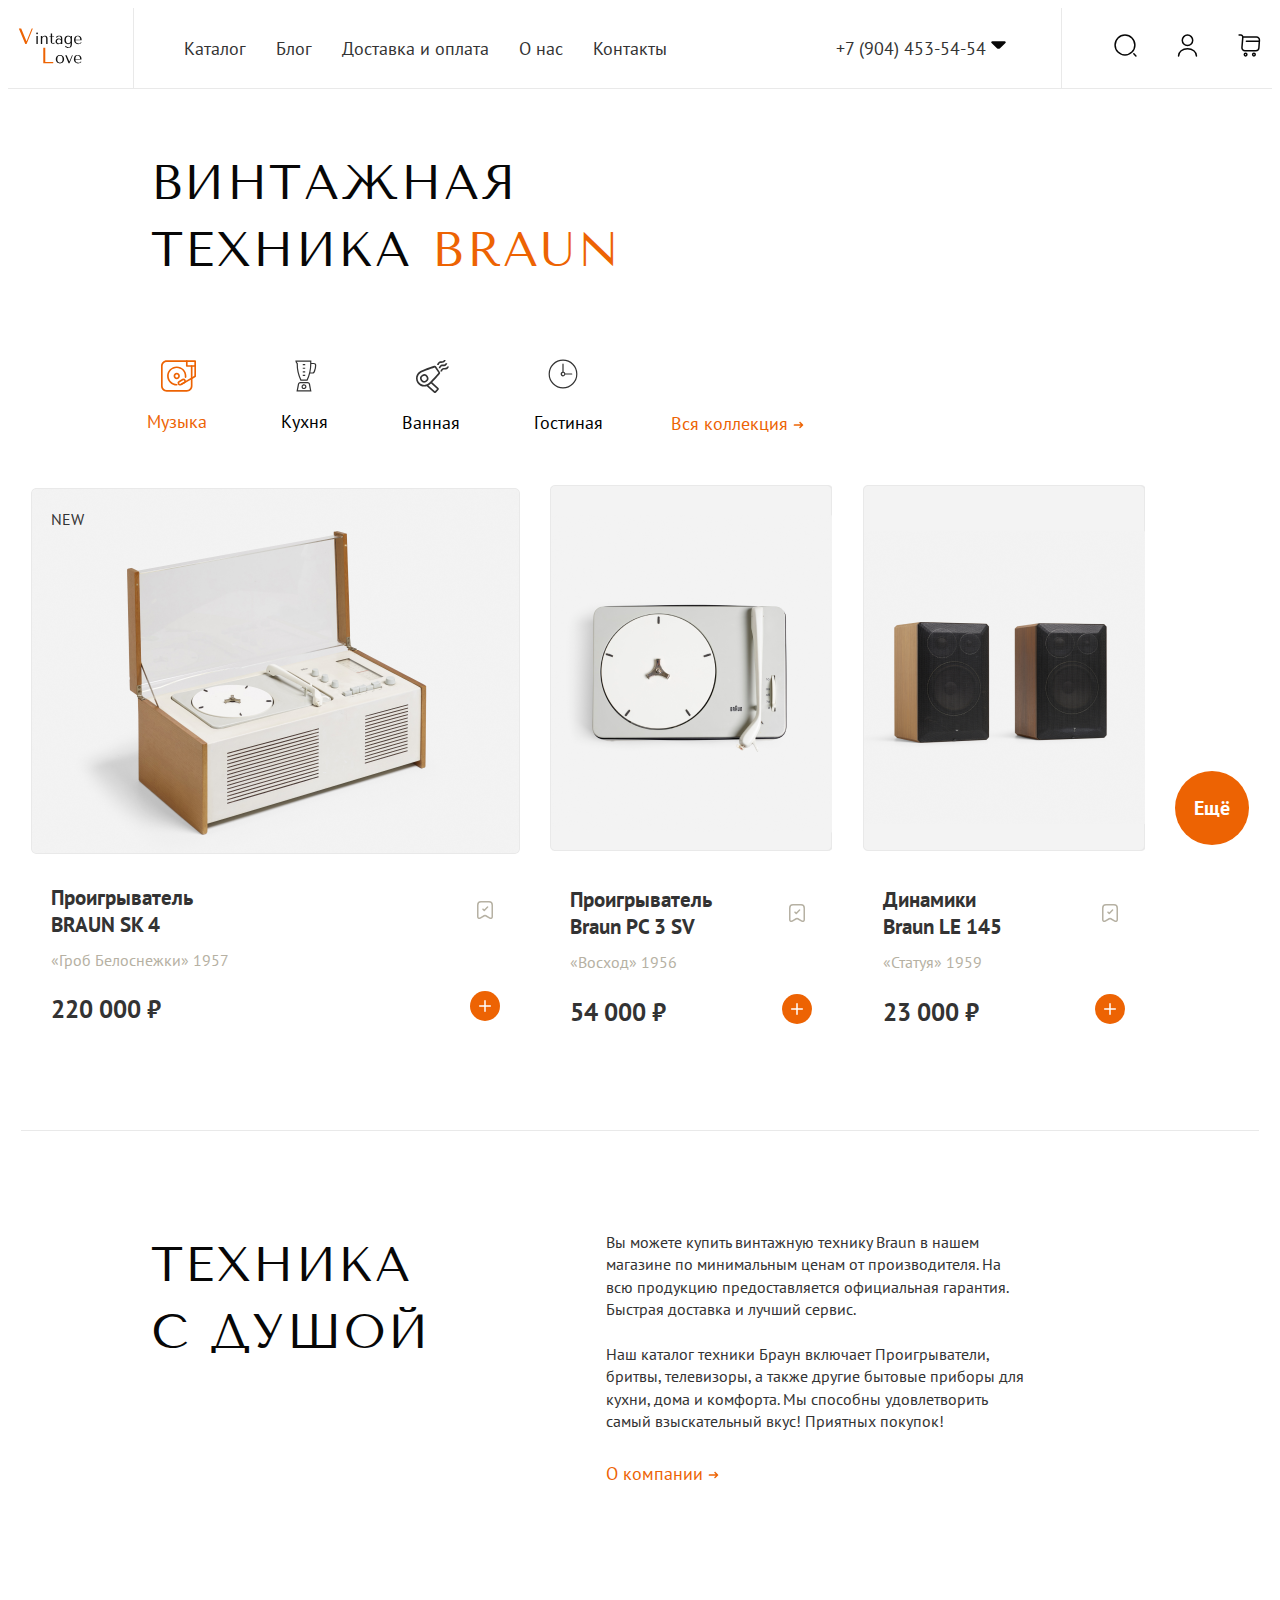
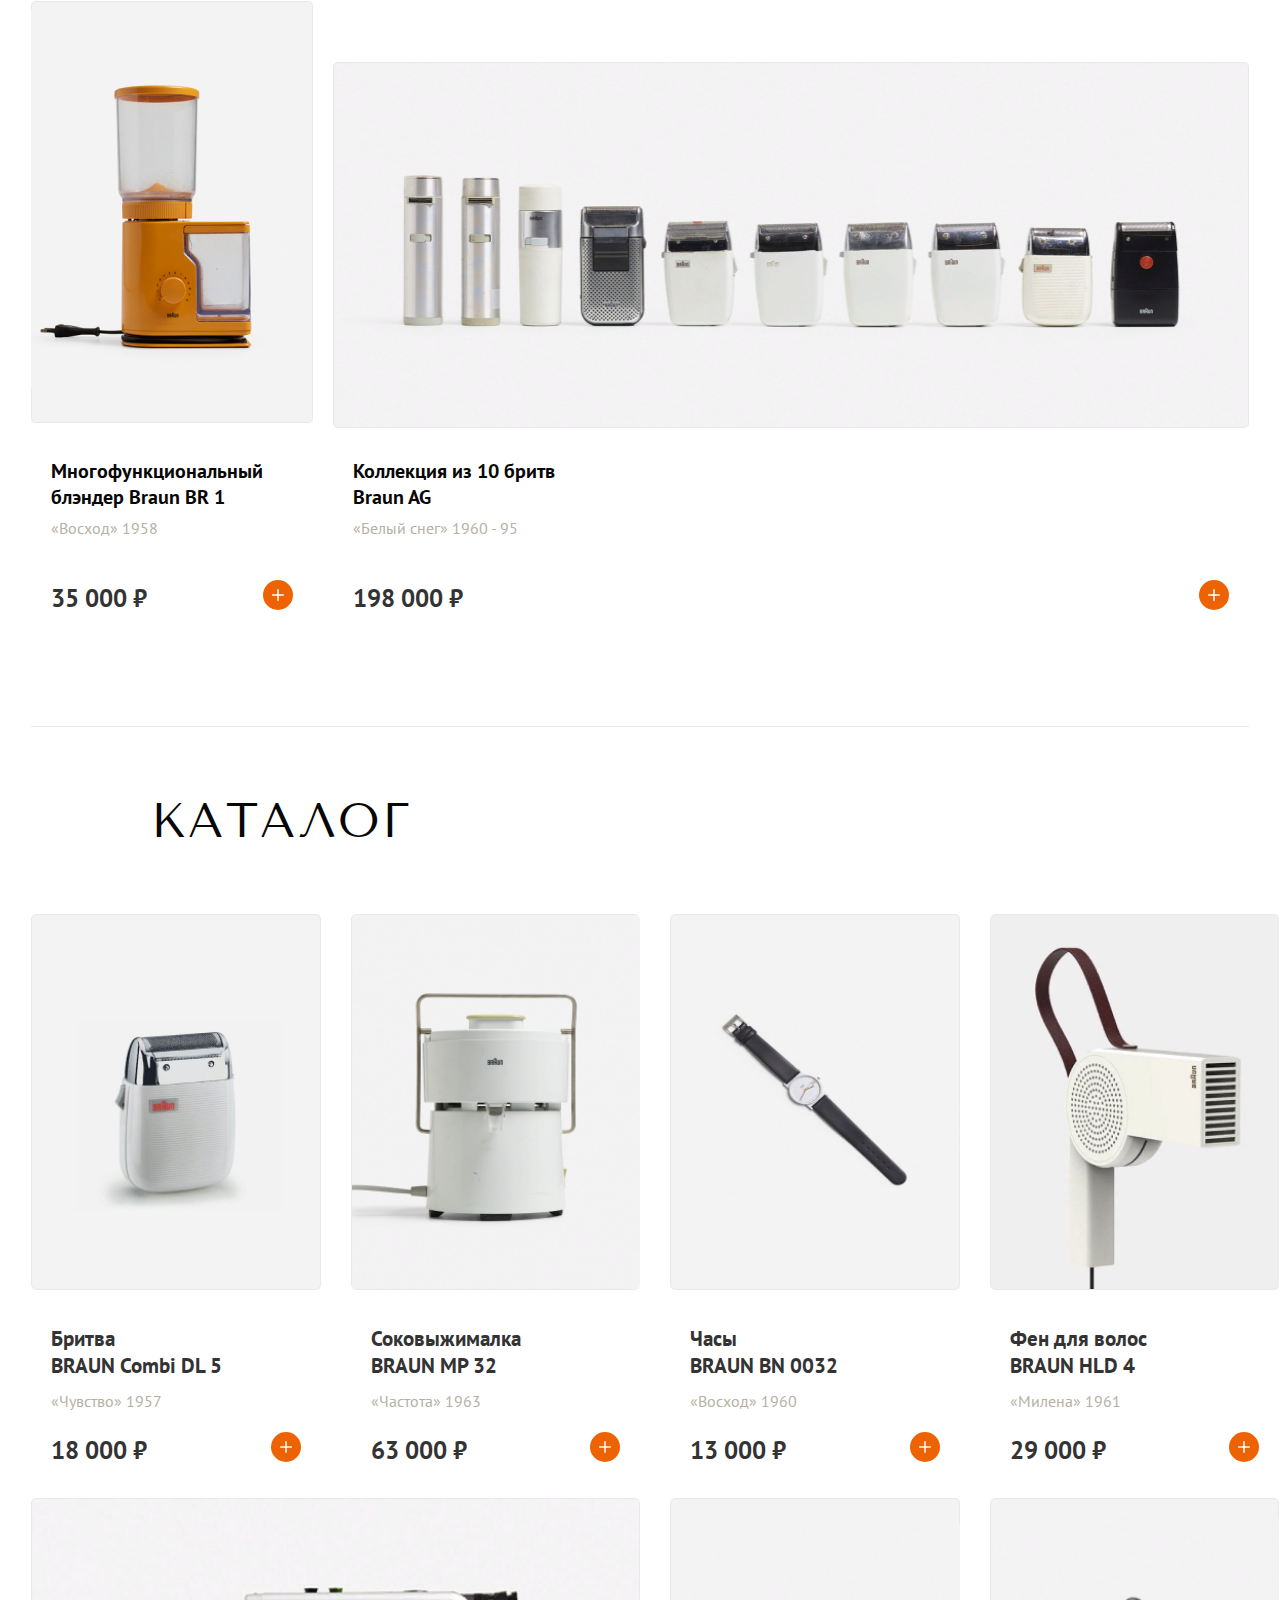
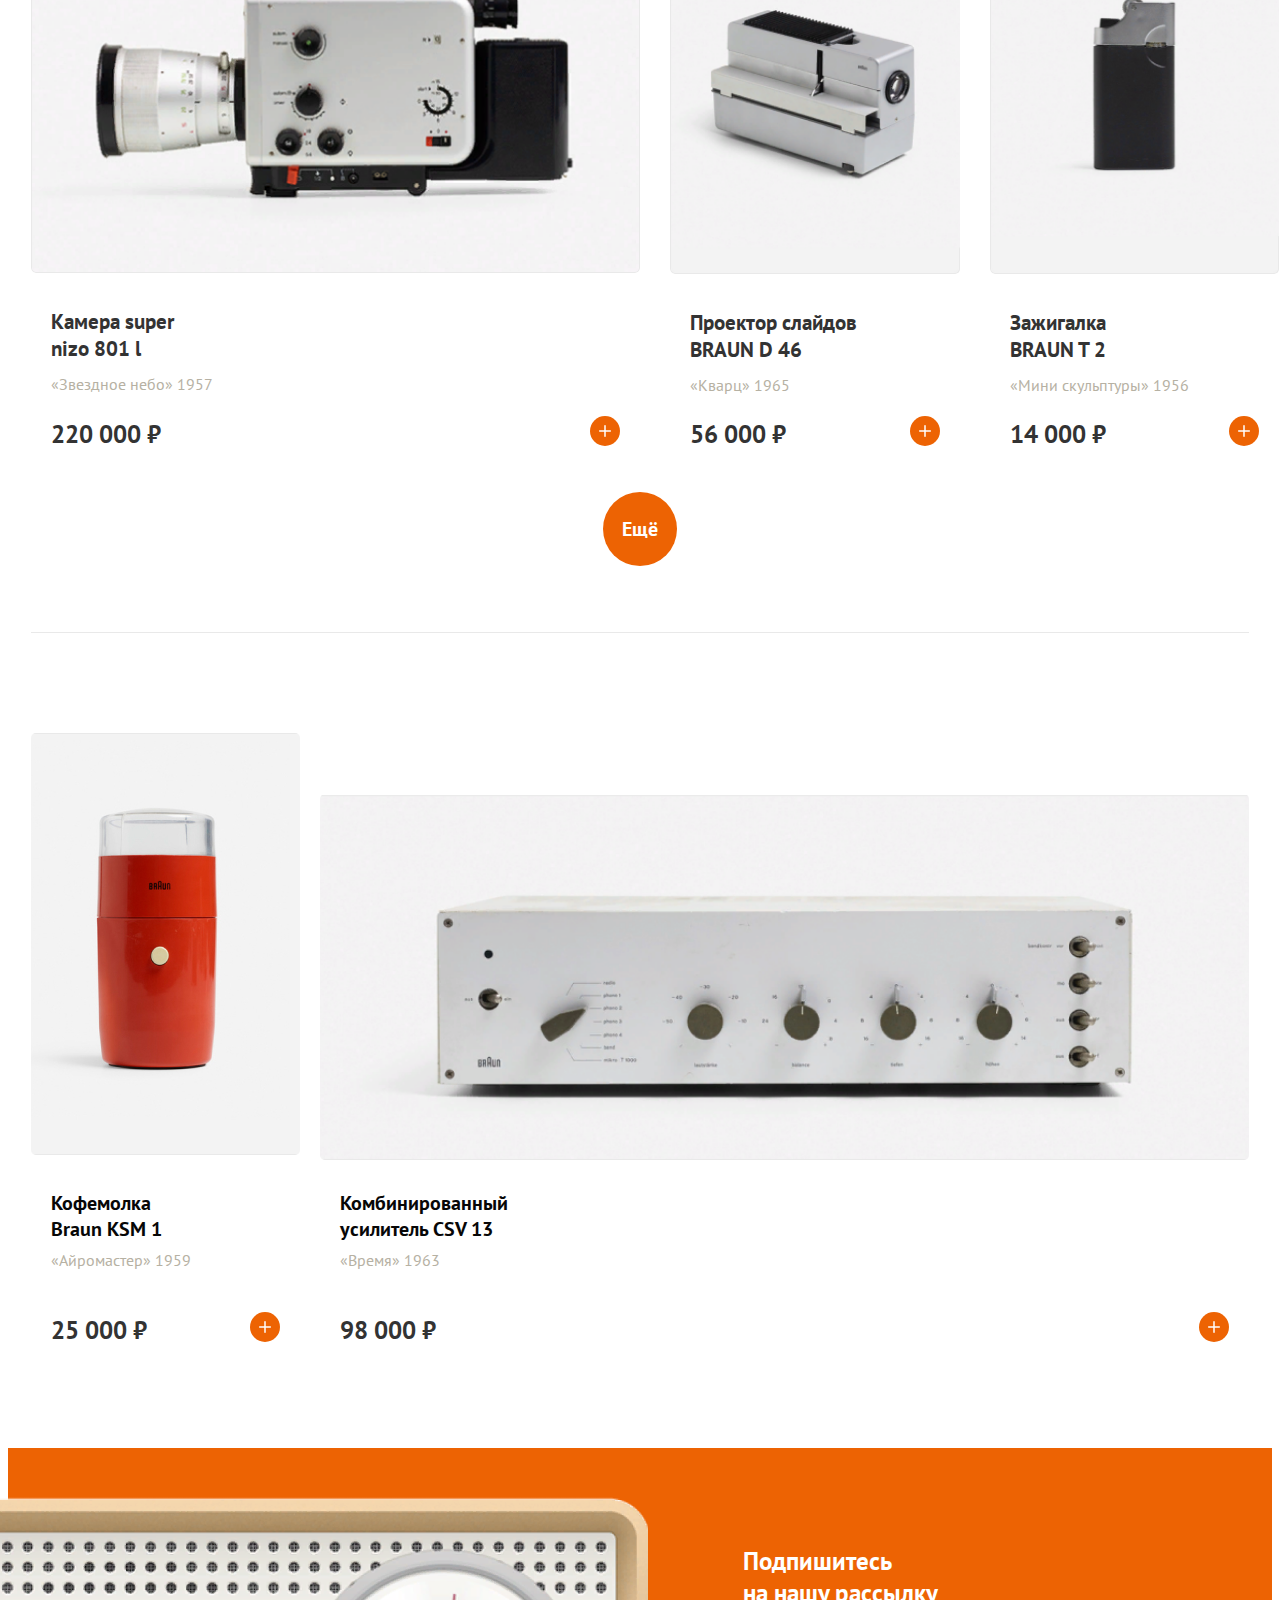
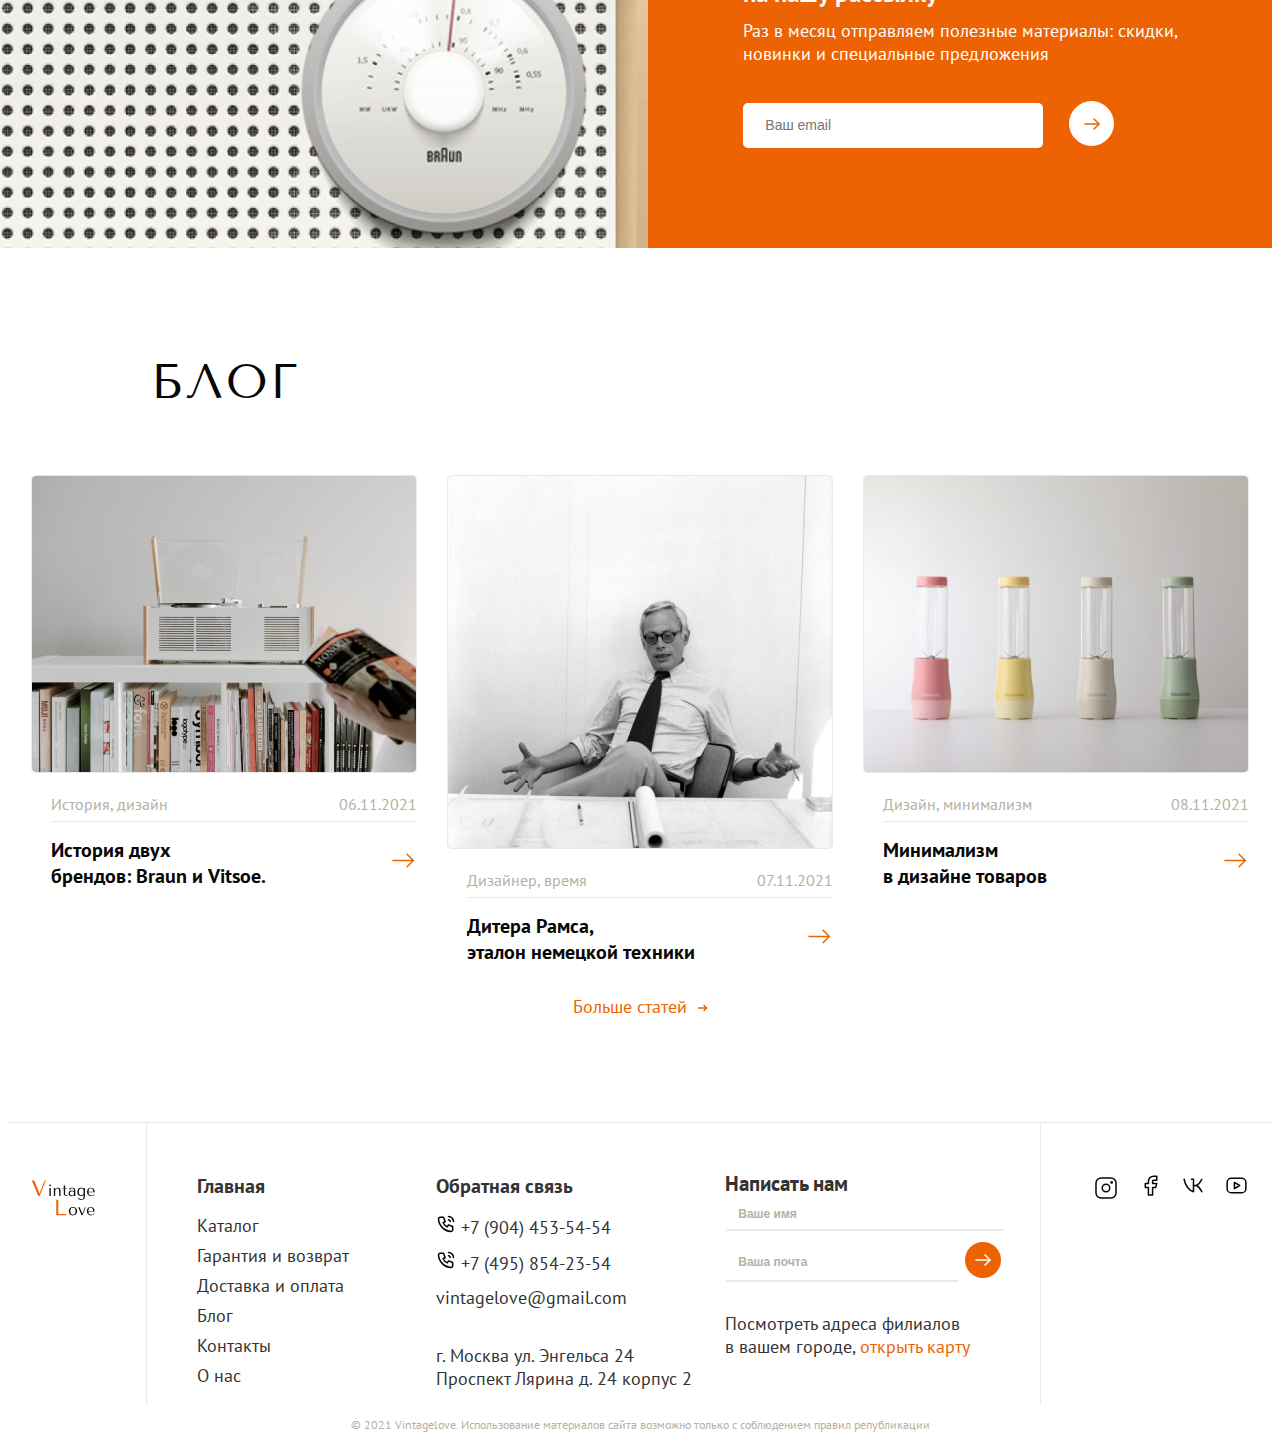
==== commit a6644627: "Корректированная карта товара (удалены дублирующие стили и шапка с футером вставлены последние с дру" ====
--- a/index.html
+++ b/index.html
@@ -2,6 +2,7 @@
 <html lang="ru">
 <head>
   <meta charset="UTF-8">
+  <meta name="viewport" content="width=device-width, initial-scale=1.0">
   <title>Vintage Love</title>
 
   <!-- ============== подключаем шрифты ============== -->
@@ -11,9 +12,19 @@
   <link href="https://fonts.googleapis.com/css2?family=PT+Sans:ital,wght@0,400;0,700;1,400;1,700&display=swap" rel="stylesheet">
   <link href="https://fonts.googleapis.com/css2?family=Tenor+Sans&display=swap" rel="stylesheet">
 
+  
+    <!-- ============== фавиконка====================== -->
+  
+    <link rel="apple-touch-icon" sizes="180x180" href="images/favicon/apple-touch-icon.png">
+    <link rel="icon" type="image/png" sizes="32x32" href="images/favicon/favicon-32x32.png">
+    <link rel="icon" type="image/png" sizes="16x16" href="images/favicon/favicon-16x16.png">
+    <link rel="manifest" href="/site.webmanifest">
+  
   <!-- ============== подключаем стили ============== -->
 
   <link rel="stylesheet" href="styles/normalize.css">
+  <link rel="stylesheet" href="styles/hamburgers.css">
+  <link rel="stylesheet" href="styles/modal.css">
   <link rel="stylesheet" href="styles/style.css">
 </head>
 <body class="page">
@@ -35,16 +46,31 @@
             </svg></a>
         </div>
           <!-- меню -->
+          <button class="hamburger hamburger--elastic" type="button">
+            <span class="hamburger-box">
+              <span class="hamburger-inner"></span>
+            </span>
+          </button>
+
         <nav class="page-header__nav">
           <ul class="mainmenu">
-            <li class="mainmenu__item"><a href="#!">Каталог</a></li>
-            <li class="mainmenu__item"><a href="#!">Блог</a></li>
-            <li class="mainmenu__item"><a href="#!">Доставка и оплата</a></li>
-            <li class="mainmenu__item"><a href="#!">О нас</a></li>
-            <li class="mainmenu__item"><a href="#!">Контакты</a></li>
+            <li class="mainmenu__item"><a href="catalog.html">Каталог</a></li>
+            <li class="mainmenu__item"><a href="404.html">Блог</a></li>
+            <li class="mainmenu__item"><a href="delivery-payment.html">Доставка и оплата</a></li>
+            <li class="mainmenu__item"><a href="404.html">О нас</a></li>
+            <li class="mainmenu__item"><a href="404.html">Контакты</a></li>
           </ul>
         </nav>
       </div>
+
+        <div  class="page-header__logo-two">
+          <a href="index.html"><svg width="65" height="50" viewBox="0 0 141 109" fill="none" xmlns="http://www.w3.org/2000/svg">
+            <path d="M1.44 16.4L15.504 50H18.384L32.016 16.4H29.52L18.336 44.048H18.144L6.624 16.4H1.44Z" fill="#ED6303"/>
+            <path d="M39.7888 32.5V50H42.7638V32.5H39.7888ZM39.3688 26.97C39.3688 27.4833 39.5554 27.9267 39.9288 28.3C40.3021 28.6733 40.7454 28.86 41.2588 28.86C41.7721 28.86 42.2154 28.6733 42.5888 28.3C42.9621 27.9267 43.1488 27.4833 43.1488 26.97C43.1488 26.4567 42.9621 26.0133 42.5888 25.64C42.2154 25.2667 41.7721 25.08 41.2588 25.08C40.7454 25.08 40.3021 25.2667 39.9288 25.64C39.5554 26.0133 39.3688 26.4567 39.3688 26.97ZM64.0654 50V38.66C64.0654 38.24 64.0304 37.6683 63.9604 36.945C63.8904 36.1983 63.657 35.475 63.2604 34.775C62.887 34.0517 62.2804 33.4333 61.4404 32.92C60.6004 32.3833 59.4104 32.115 57.8704 32.115C57.1937 32.0917 56.4354 32.2317 55.5954 32.535C54.7554 32.815 53.927 33.3633 53.1104 34.18L52.5504 34.74H52.4104V32.5H49.4354V50H52.4104V39.185C52.4104 38.275 52.5387 37.4933 52.7954 36.84C53.052 36.1867 53.402 35.6383 53.8454 35.195C54.2887 34.7517 54.7904 34.425 55.3504 34.215C55.9337 34.005 56.5287 33.9 57.1354 33.9C58.1154 33.9 58.8737 34.0983 59.4104 34.495C59.947 34.8683 60.332 35.3117 60.5654 35.825C60.822 36.3383 60.9737 36.8517 61.0204 37.365C61.067 37.8783 61.0904 38.2517 61.0904 38.485V50H64.0654ZM68.0223 33.9V32.5H71.0673V27.11H74.0423V32.5H78.2773V33.9H74.0423V45.52C74.0423 45.8 74.0539 46.1267 74.0773 46.5C74.1006 46.85 74.1706 47.1883 74.2873 47.515C74.4039 47.8183 74.5789 48.075 74.8123 48.285C75.0689 48.495 75.4189 48.6 75.8623 48.6C76.4223 48.6 76.8889 48.39 77.2623 47.97C77.6356 47.55 77.9389 47.095 78.1723 46.605L79.8173 48.285C78.6739 49.4283 77.3789 50 75.9323 50C75.3256 50 74.7306 49.895 74.1473 49.685C73.5639 49.475 73.0389 49.16 72.5723 48.74C72.1289 48.2967 71.7673 47.7367 71.4873 47.06C71.2073 46.3833 71.0673 45.59 71.0673 44.68V33.9H68.0223ZM89.3373 32.115C91.0406 32.115 92.3589 32.36 93.2923 32.85C94.2256 33.3167 94.9023 33.935 95.3223 34.705C95.7656 35.475 96.0223 36.3617 96.0923 37.365C96.1623 38.3683 96.1973 39.395 96.1973 40.445V50H93.3623V48.285C92.6856 48.9383 91.8223 49.4633 90.7723 49.86C89.7223 50.2333 88.6723 50.42 87.6223 50.42C86.6189 50.42 85.7323 50.245 84.9623 49.895C84.1923 49.545 83.5506 49.09 83.0373 48.53C82.5239 47.97 82.1389 47.34 81.8823 46.64C81.6256 45.94 81.4973 45.2283 81.4973 44.505C81.4973 43.7583 81.6373 43.0117 81.9173 42.265C82.1973 41.5183 82.6173 40.8533 83.1773 40.27C83.7373 39.6633 84.4256 39.1733 85.2423 38.8C86.0589 38.4267 86.9923 38.24 88.0423 38.24C89.0923 38.24 90.0839 38.45 91.0173 38.87C91.9739 39.2667 92.7556 39.8383 93.3623 40.585V39.08C93.3623 37.1667 93.0706 35.7433 92.4873 34.81C91.9273 33.8767 90.8889 33.41 89.3723 33.41C88.7189 33.41 88.1473 33.4917 87.6573 33.655C87.1673 33.8183 86.7239 34.0517 86.3273 34.355C85.9539 34.635 85.6039 34.9967 85.2773 35.44C84.9506 35.86 84.6239 36.3383 84.2973 36.875L82.4773 35.055C82.8039 34.705 83.1423 34.355 83.4923 34.005C83.8656 33.655 84.3089 33.34 84.8223 33.06C85.3589 32.78 85.9889 32.5583 86.7123 32.395C87.4356 32.2083 88.3106 32.115 89.3373 32.115ZM93.3623 43.07C93.2456 42.79 93.0706 42.4633 92.8373 42.09C92.6273 41.7167 92.3473 41.355 91.9973 41.005C91.6473 40.655 91.2273 40.3633 90.7373 40.13C90.2473 39.8733 89.6639 39.745 88.9873 39.745C88.3106 39.745 87.6923 39.885 87.1323 40.165C86.5723 40.4217 86.0939 40.7717 85.6973 41.215C85.3239 41.635 85.0323 42.1367 84.8223 42.72C84.6123 43.3033 84.5073 43.91 84.5073 44.54C84.5073 45.2867 84.6356 45.94 84.8923 46.5C85.1723 47.0367 85.5223 47.5033 85.9423 47.9C86.3623 48.2733 86.8289 48.5533 87.3423 48.74C87.8556 48.9267 88.3456 49.02 88.8123 49.02C89.2556 49.02 89.6989 48.9383 90.1423 48.775C90.6089 48.6117 91.0406 48.39 91.4373 48.11C91.8573 47.8067 92.2306 47.4567 92.5573 47.06C92.8839 46.6633 93.1523 46.2317 93.3623 45.765V43.07ZM114.294 51.47C114.294 52.5433 114.165 53.4533 113.909 54.2C113.652 54.9467 113.29 55.5533 112.824 56.02C112.38 56.4867 111.844 56.825 111.214 57.035C110.607 57.245 109.954 57.35 109.254 57.35C108.017 57.35 107.014 57.035 106.244 56.405C105.497 55.775 104.809 54.935 104.179 53.885L102.254 55.635C102.417 55.845 102.674 56.1133 103.024 56.44C103.374 56.79 103.817 57.1283 104.354 57.455C104.89 57.805 105.532 58.0967 106.279 58.33C107.025 58.5867 107.877 58.715 108.834 58.715C110.607 58.715 112.042 58.4583 113.139 57.945C114.235 57.455 115.087 56.79 115.694 55.95C116.3 55.11 116.709 54.1417 116.919 53.045C117.152 51.9717 117.269 50.8517 117.269 49.685V32.5H114.294V35.23H114.154C113.874 34.25 113.267 33.4917 112.334 32.955C111.424 32.395 110.222 32.115 108.729 32.115C107.539 32.115 106.454 32.3367 105.474 32.78C104.494 33.2 103.654 33.8067 102.954 34.6C102.254 35.3933 101.705 36.35 101.309 37.47C100.935 38.59 100.749 39.8383 100.749 41.215C100.749 42.615 100.935 43.8867 101.309 45.03C101.705 46.15 102.254 47.1183 102.954 47.935C103.654 48.7283 104.482 49.3467 105.439 49.79C106.419 50.21 107.504 50.42 108.694 50.42C110 50.42 111.132 50.1633 112.089 49.65C113.069 49.1367 113.757 48.32 114.154 47.2H114.294V51.47ZM114.294 42.545C114.294 43.525 114.154 44.3883 113.874 45.135C113.617 45.8817 113.267 46.5117 112.824 47.025C112.38 47.5383 111.867 47.935 111.284 48.215C110.7 48.4717 110.094 48.6 109.464 48.6C108.904 48.6 108.297 48.5067 107.644 48.32C107.014 48.11 106.419 47.7367 105.859 47.2C105.322 46.6633 104.867 45.905 104.494 44.925C104.144 43.945 103.969 42.685 103.969 41.145C103.969 39.5117 104.19 38.2167 104.634 37.26C105.077 36.28 105.59 35.5333 106.174 35.02C106.78 34.5067 107.387 34.18 107.994 34.04C108.624 33.8767 109.114 33.795 109.464 33.795C110.234 33.795 110.922 33.97 111.529 34.32C112.135 34.6467 112.637 35.1017 113.034 35.685C113.454 36.245 113.769 36.8983 113.979 37.645C114.189 38.3917 114.294 39.1617 114.294 39.955V42.545ZM138.393 42.02V41.285C138.393 39.7217 138.172 38.3683 137.728 37.225C137.285 36.0817 136.678 35.1367 135.908 34.39C135.162 33.6433 134.287 33.0833 133.283 32.71C132.28 32.3367 131.218 32.15 130.098 32.15C128.908 32.15 127.812 32.36 126.808 32.78C125.805 33.1767 124.93 33.7717 124.183 34.565C123.437 35.335 122.853 36.28 122.433 37.4C122.013 38.4967 121.803 39.745 121.803 41.145C121.803 42.3117 121.978 43.455 122.328 44.575C122.702 45.6717 123.25 46.6633 123.973 47.55C124.72 48.4133 125.653 49.1133 126.773 49.65C127.917 50.1633 129.258 50.42 130.798 50.42C132.292 50.42 133.668 50.1633 134.928 49.65C136.188 49.1133 137.285 48.355 138.218 47.375L137.098 46.255C136.608 46.675 136.142 47.06 135.698 47.41C135.278 47.76 134.847 48.0517 134.403 48.285C133.96 48.5183 133.493 48.705 133.003 48.845C132.537 48.9617 132.012 49.02 131.428 49.02C130.775 49.02 130.075 48.9267 129.328 48.74C128.605 48.53 127.928 48.1683 127.298 47.655C126.668 47.1417 126.143 46.43 125.723 45.52C125.303 44.61 125.093 43.4433 125.093 42.02H138.393ZM125.093 40.62C125.093 39.6867 125.187 38.7883 125.373 37.925C125.583 37.0383 125.887 36.2567 126.283 35.58C126.703 34.9033 127.228 34.3667 127.858 33.97C128.488 33.55 129.235 33.34 130.098 33.34C131.755 33.34 133.038 33.9933 133.948 35.3C134.882 36.5833 135.348 38.3567 135.348 40.62H125.093Z" fill="#111111"/>
+            <path d="M54.76 92V58.4H59.128V89.36H76.456V92H54.76Z" fill="#ED6303"/>
+            <path d="M100.155 83.285C100.155 84.4983 99.945 85.665 99.525 86.785C99.105 87.8817 98.4983 88.85 97.705 89.69C96.935 90.53 95.99 91.195 94.87 91.685C93.7733 92.175 92.5367 92.42 91.16 92.42C89.76 92.42 88.4883 92.175 87.345 91.685C86.225 91.1717 85.2683 90.495 84.475 89.655C83.705 88.815 83.0983 87.8467 82.655 86.75C82.235 85.63 82.025 84.475 82.025 83.285C82.025 82.0717 82.235 80.9167 82.655 79.82C83.0983 78.7 83.705 77.72 84.475 76.88C85.2683 76.04 86.225 75.375 87.345 74.885C88.4883 74.3717 89.76 74.115 91.16 74.115C92.5367 74.115 93.7733 74.3717 94.87 74.885C95.99 75.375 96.935 76.04 97.705 76.88C98.4983 77.72 99.105 78.7 99.525 79.82C99.945 80.9167 100.155 82.0717 100.155 83.285ZM96.83 83.285C96.83 81.6517 96.655 80.3333 96.305 79.33C95.955 78.3033 95.5 77.51 94.94 76.95C94.38 76.39 93.7617 76.0167 93.085 75.83C92.4083 75.62 91.755 75.515 91.125 75.515C90.495 75.515 89.8417 75.62 89.165 75.83C88.4883 76.0167 87.8583 76.39 87.275 76.95C86.715 77.51 86.2483 78.3033 85.875 79.33C85.525 80.3333 85.35 81.6517 85.35 83.285C85.35 84.895 85.525 86.2133 85.875 87.24C86.2483 88.2433 86.715 89.025 87.275 89.585C87.8583 90.145 88.4883 90.53 89.165 90.74C89.8417 90.9267 90.495 91.02 91.125 91.02C91.755 91.02 92.4083 90.9267 93.085 90.74C93.7617 90.53 94.38 90.145 94.94 89.585C95.5 89.025 95.955 88.2433 96.305 87.24C96.655 86.2133 96.83 84.895 96.83 83.285ZM102.611 74.5L109.891 92H111.991L119.061 74.5H117.416L111.746 88.535H111.536L105.691 74.5H102.611ZM138.093 84.02V83.285C138.093 81.7217 137.871 80.3683 137.428 79.225C136.984 78.0817 136.378 77.1367 135.608 76.39C134.861 75.6433 133.986 75.0833 132.983 74.71C131.979 74.3367 130.918 74.15 129.798 74.15C128.608 74.15 127.511 74.36 126.508 74.78C125.504 75.1767 124.629 75.7717 123.883 76.565C123.136 77.335 122.553 78.28 122.133 79.4C121.713 80.4967 121.503 81.745 121.503 83.145C121.503 84.3117 121.678 85.455 122.028 86.575C122.401 87.6717 122.949 88.6633 123.673 89.55C124.419 90.4133 125.353 91.1133 126.473 91.65C127.616 92.1633 128.958 92.42 130.498 92.42C131.991 92.42 133.368 92.1633 134.628 91.65C135.888 91.1133 136.984 90.355 137.918 89.375L136.798 88.255C136.308 88.675 135.841 89.06 135.398 89.41C134.978 89.76 134.546 90.0517 134.103 90.285C133.659 90.5183 133.193 90.705 132.703 90.845C132.236 90.9617 131.711 91.02 131.128 91.02C130.474 91.02 129.774 90.9267 129.028 90.74C128.304 90.53 127.628 90.1683 126.998 89.655C126.368 89.1417 125.843 88.43 125.423 87.52C125.003 86.61 124.793 85.4433 124.793 84.02H138.093ZM124.793 82.62C124.793 81.6867 124.886 80.7883 125.073 79.925C125.283 79.0383 125.586 78.2567 125.983 77.58C126.403 76.9033 126.928 76.3667 127.558 75.97C128.188 75.55 128.934 75.34 129.798 75.34C131.454 75.34 132.738 75.9933 133.648 77.3C134.581 78.5833 135.048 80.3567 135.048 82.62H124.793Z" fill="#111111"/>
+            </svg></a>
+        </div>
 
       <!-- телефон, поиск корзина -->
       <div class="page-header__tools flex-sb-aicenter">
@@ -63,7 +89,7 @@
             <path d="M22.9166 22.9167L20.8333 20.8333" stroke="#070707" stroke-width="1.5" stroke-linecap="round" stroke-linejoin="round"/>
             </svg></a>
 
-          <a href="#"><svg class="header-icons__item" width="25" height="25" viewBox="0 0 25 25" fill="none" xmlns="http://www.w3.org/2000/svg">
+          <a class="header-icons__ac js-open-modal" href="#" data-modal="1"><svg class="header-icons__item" width="25" height="25" viewBox="0 0 25 25" fill="none" xmlns="http://www.w3.org/2000/svg">
             <path d="M12.5 12.5C15.3765 12.5 17.7084 10.1682 17.7084 7.29168C17.7084 4.41519 15.3765 2.08334 12.5 2.08334C9.62354 2.08334 7.29169 4.41519 7.29169 7.29168C7.29169 10.1682 9.62354 12.5 12.5 12.5Z" stroke="#070707" stroke-width="1.5" stroke-linecap="round" stroke-linejoin="round"/>
             <path d="M21.4479 22.9167C21.4479 18.8854 17.4375 15.625 12.5 15.625C7.56248 15.625 3.55206 18.8854 3.55206 22.9167" stroke="#070707" stroke-width="1.5" stroke-linecap="round" stroke-linejoin="round"/>
             </svg></a>
@@ -81,6 +107,91 @@
 
     </div>
   </header>
+
+
+  <!-- Модальное окно -->
+  <div class="modal-window">
+    <div class="modal" data-modal="1">
+        <!--   Svg иконка для закрытия окна  -->
+        <svg class="modal__cross js-modal-close" xmlns="http://www.w3.org/2000/svg"               viewBox="0 0 24 24"><path d="M23.954 21.03l-9.184-9.095 9.092-9.174-2.832-2.807-9.09 9.179-9.176-9.088-2.81 2.81 9.186 9.105-9.095 9.184 2.81 2.81 9.112-9.192 9.18 9.1z"/></svg>
+        <p class="modal__title">Вход</p>
+        <div class="modal-border"></div>
+        <div class="input">
+          <div class="input__form">
+            <form class="form" action="">
+              <p id="message"></p>
+              <input class="form__item" id="email" type="text" placeholder="Эл. почта или телефон" required>
+              <div class="password">
+                <input type="password" id="password-input" class="form__item" placeholder="Пароль" name="password" pattern="[0-9a-fA-F]{4,12}" required>
+                <a href="#" class="password-control" onclick="return show_hide_password(this);"></a>
+              </div>
+
+              <div class="checkbox-form flex-sb-aicenter">
+                <label class="contact-form__terms checkbox">
+                  <input type="checkbox" class="checkbox__input" checked>
+                  <span class="checkbox__text">Запомнить меня</span>
+                </label>
+                <a class="remind-password" href="">Напомнить пароль</a>
+              </div>
+
+              <button class="modal-button" submit onClick="ValidMail();">Войти</button>
+              <a class="register" href="">Зарегестрироваться</a>
+
+            </form>
+          </div>
+          <div class="input__border">
+            <div class="input__border-line"></div>
+            <div class="input__border-text">Или</div>
+            <div class="input__border-line"></div>
+          </div>
+          <div class="input__social">
+            <p class="input__social-text">Войти как пользователь</p>
+
+            <a class="input__social-link" href="">
+              <svg width="85" height="23" viewBox="0 0 85 23" fill="none" xmlns="http://www.w3.org/2000/svg">
+                <path d="M13.53 5.4H20.388V6.732H15.024V11.034H20.028V12.366H15.024V18H13.53V5.4ZM22.5408 9.666C22.9968 9.39 23.5248 9.186 24.1248 9.054C24.7368 8.922 25.3728 8.856 26.0328 8.856C26.6568 8.856 27.1548 8.94 27.5268 9.108C27.9108 9.276 28.1988 9.498 28.3908 9.774C28.5948 10.038 28.7268 10.332 28.7868 10.656C28.8588 10.98 28.8948 11.304 28.8948 11.628C28.8948 12.348 28.8768 13.05 28.8408 13.734C28.8048 14.418 28.7868 15.066 28.7868 15.678C28.7868 16.122 28.8048 16.542 28.8408 16.938C28.8768 17.334 28.9428 17.7 29.0388 18.036H27.9768L27.5988 16.776H27.5088C27.4008 16.944 27.2628 17.112 27.0948 17.28C26.9388 17.436 26.7468 17.58 26.5188 17.712C26.2908 17.832 26.0268 17.934 25.7268 18.018C25.4268 18.102 25.0848 18.144 24.7008 18.144C24.3168 18.144 23.9568 18.084 23.6208 17.964C23.2968 17.844 23.0148 17.676 22.7748 17.46C22.5348 17.232 22.3428 16.962 22.1988 16.65C22.0668 16.338 22.0008 15.984 22.0008 15.588C22.0008 15.06 22.1088 14.622 22.3248 14.274C22.5408 13.914 22.8408 13.632 23.2248 13.428C23.6208 13.212 24.0888 13.062 24.6288 12.978C25.1808 12.882 25.7868 12.834 26.4468 12.834C26.6148 12.834 26.7768 12.834 26.9328 12.834C27.1008 12.834 27.2688 12.846 27.4368 12.87C27.4728 12.51 27.4908 12.186 27.4908 11.898C27.4908 11.238 27.3588 10.776 27.0948 10.512C26.8308 10.248 26.3508 10.116 25.6548 10.116C25.4508 10.116 25.2288 10.134 24.9888 10.17C24.7608 10.194 24.5208 10.236 24.2688 10.296C24.0288 10.344 23.7948 10.41 23.5668 10.494C23.3508 10.566 23.1588 10.65 22.9908 10.746L22.5408 9.666ZM25.0968 16.884C25.4328 16.884 25.7328 16.842 25.9968 16.758C26.2608 16.662 26.4888 16.548 26.6808 16.416C26.8728 16.272 27.0288 16.116 27.1488 15.948C27.2808 15.78 27.3768 15.618 27.4368 15.462V13.968C27.2688 13.956 27.0948 13.95 26.9148 13.95C26.7468 13.938 26.5788 13.932 26.4108 13.932C26.0388 13.932 25.6728 13.956 25.3128 14.004C24.9648 14.04 24.6528 14.118 24.3768 14.238C24.1128 14.346 23.8968 14.502 23.7288 14.706C23.5728 14.898 23.4948 15.144 23.4948 15.444C23.4948 15.864 23.6448 16.212 23.9448 16.488C24.2448 16.752 24.6288 16.884 25.0968 16.884ZM37.7525 17.406C37.3925 17.67 36.9665 17.868 36.4745 18C35.9825 18.144 35.4665 18.216 34.9265 18.216C34.2305 18.216 33.6425 18.108 33.1625 17.892C32.6825 17.664 32.2865 17.346 31.9745 16.938C31.6745 16.518 31.4525 16.02 31.3085 15.444C31.1765 14.856 31.1105 14.208 31.1105 13.5C31.1105 11.976 31.4465 10.812 32.1185 10.008C32.7905 9.192 33.7565 8.784 35.0165 8.784C35.5925 8.784 36.0785 8.832 36.4745 8.928C36.8825 9.012 37.2485 9.138 37.5725 9.306L37.1585 10.548C36.8825 10.392 36.5765 10.272 36.2405 10.188C35.9045 10.092 35.5445 10.044 35.1605 10.044C33.4565 10.044 32.6045 11.196 32.6045 13.5C32.6045 13.956 32.6465 14.394 32.7305 14.814C32.8265 15.222 32.9765 15.588 33.1805 15.912C33.3965 16.224 33.6725 16.476 34.0085 16.668C34.3565 16.86 34.7825 16.956 35.2865 16.956C35.7185 16.956 36.1025 16.89 36.4385 16.758C36.7865 16.626 37.0685 16.476 37.2845 16.308L37.7525 17.406ZM45.8837 17.28C45.5237 17.568 45.0677 17.796 44.5157 17.964C43.9757 18.132 43.3997 18.216 42.7877 18.216C42.1037 18.216 41.5097 18.108 41.0057 17.892C40.5017 17.664 40.0877 17.346 39.7637 16.938C39.4397 16.518 39.1997 16.02 39.0437 15.444C38.8877 14.868 38.8097 14.22 38.8097 13.5C38.8097 11.964 39.1517 10.794 39.8357 9.99C40.5197 9.186 41.4977 8.784 42.7697 8.784C43.1777 8.784 43.5857 8.832 43.9937 8.928C44.4017 9.012 44.7677 9.18 45.0917 9.432C45.4157 9.684 45.6797 10.044 45.8837 10.512C46.0877 10.968 46.1897 11.574 46.1897 12.33C46.1897 12.726 46.1537 13.164 46.0817 13.644H40.3037C40.3037 14.172 40.3577 14.64 40.4657 15.048C40.5737 15.456 40.7417 15.804 40.9697 16.092C41.1977 16.368 41.4917 16.584 41.8517 16.74C42.2237 16.884 42.6737 16.956 43.2017 16.956C43.6097 16.956 44.0177 16.884 44.4257 16.74C44.8337 16.596 45.1397 16.428 45.3437 16.236L45.8837 17.28ZM42.7877 10.044C42.0797 10.044 41.5097 10.23 41.0777 10.602C40.6577 10.974 40.4057 11.61 40.3217 12.51H44.7857C44.7857 11.598 44.6117 10.962 44.2637 10.602C43.9157 10.23 43.4237 10.044 42.7877 10.044ZM48.4544 5.4H49.8944V9.882H49.9664C50.2424 9.534 50.5904 9.264 51.0104 9.072C51.4424 8.88 51.9104 8.784 52.4144 8.784C53.5784 8.784 54.4484 9.156 55.0244 9.9C55.6124 10.644 55.9064 11.796 55.9064 13.356C55.9064 14.928 55.5224 16.122 54.7544 16.938C53.9864 17.754 52.9064 18.162 51.5144 18.162C50.8424 18.162 50.2304 18.09 49.6784 17.946C49.1384 17.802 48.7304 17.646 48.4544 17.478V5.4ZM52.1624 10.044C51.5624 10.044 51.0764 10.212 50.7044 10.548C50.3324 10.884 50.0624 11.358 49.8944 11.97V16.506C50.1224 16.638 50.3984 16.74 50.7224 16.812C51.0464 16.872 51.3824 16.902 51.7304 16.902C52.5464 16.902 53.1944 16.614 53.6744 16.038C54.1664 15.462 54.4124 14.562 54.4124 13.338C54.4124 12.87 54.3704 12.432 54.2864 12.024C54.2024 11.616 54.0704 11.268 53.8904 10.98C53.7104 10.692 53.4764 10.464 53.1884 10.296C52.9124 10.128 52.5704 10.044 52.1624 10.044ZM57.6711 13.5C57.6711 11.976 58.0071 10.812 58.6791 10.008C59.3631 9.192 60.3411 8.784 61.6131 8.784C62.2851 8.784 62.8671 8.898 63.3591 9.126C63.8631 9.342 64.2771 9.66 64.6011 10.08C64.9251 10.488 65.1651 10.986 65.3211 11.574C65.4771 12.15 65.5551 12.792 65.5551 13.5C65.5551 15.024 65.2131 16.194 64.5291 17.01C63.8571 17.814 62.8851 18.216 61.6131 18.216C60.9411 18.216 60.3531 18.108 59.8491 17.892C59.3571 17.664 58.9491 17.346 58.6251 16.938C58.3011 16.518 58.0611 16.02 57.9051 15.444C57.7491 14.856 57.6711 14.208 57.6711 13.5ZM59.1651 13.5C59.1651 13.956 59.2071 14.394 59.2911 14.814C59.3871 15.234 59.5311 15.6 59.7231 15.912C59.9151 16.224 60.1671 16.476 60.4791 16.668C60.7911 16.86 61.1691 16.956 61.6131 16.956C63.2451 16.968 64.0611 15.816 64.0611 13.5C64.0611 13.032 64.0131 12.588 63.9171 12.168C63.8331 11.748 63.6951 11.382 63.5031 11.07C63.3111 10.758 63.0591 10.512 62.7471 10.332C62.4351 10.14 62.0571 10.044 61.6131 10.044C59.9811 10.032 59.1651 11.184 59.1651 13.5ZM67.3215 13.5C67.3215 11.976 67.6575 10.812 68.3295 10.008C69.0135 9.192 69.9915 8.784 71.2635 8.784C71.9355 8.784 72.5175 8.898 73.0095 9.126C73.5135 9.342 73.9275 9.66 74.2515 10.08C74.5755 10.488 74.8155 10.986 74.9715 11.574C75.1275 12.15 75.2055 12.792 75.2055 13.5C75.2055 15.024 74.8635 16.194 74.1795 17.01C73.5075 17.814 72.5355 18.216 71.2635 18.216C70.5915 18.216 70.0035 18.108 69.4995 17.892C69.0075 17.664 68.5995 17.346 68.2755 16.938C67.9515 16.518 67.7115 16.02 67.5555 15.444C67.3995 14.856 67.3215 14.208 67.3215 13.5ZM68.8155 13.5C68.8155 13.956 68.8575 14.394 68.9415 14.814C69.0375 15.234 69.1815 15.6 69.3735 15.912C69.5655 16.224 69.8175 16.476 70.1295 16.668C70.4415 16.86 70.8195 16.956 71.2635 16.956C72.8955 16.968 73.7115 15.816 73.7115 13.5C73.7115 13.032 73.6635 12.588 73.5675 12.168C73.4835 11.748 73.3455 11.382 73.1535 11.07C72.9615 10.758 72.7095 10.512 72.3975 10.332C72.0855 10.14 71.7075 10.044 71.2635 10.044C69.6315 10.032 68.8155 11.184 68.8155 13.5ZM79.7438 13.95H78.9158V18H77.4758V5.4H78.9158V13.068L79.6538 12.816L82.4438 9H84.1178L81.3638 12.618L80.6258 13.212L81.5258 13.932L84.5318 18H82.7498L79.7438 13.95Z" fill="#5599D6"/>
+                <path d="M1.75 8.66667H0V11H1.75V18H4.66667V11H6.76667L7 8.66667H4.66667V7.675C4.66667 7.15 4.78333 6.91667 5.30833 6.91667H7V4H4.78333C2.68333 4 1.75 4.93333 1.75 6.68333V8.66667Z" fill="#1C6BD7"/>
+              </svg>                  
+            </a>
+
+            <a class="input__social-link" href="">
+              <svg width="75" height="23" viewBox="0 0 75 23" fill="none" xmlns="http://www.w3.org/2000/svg">
+                <path d="M25.778 11.718H30.008V17.262C29.816 17.406 29.582 17.538 29.306 17.658C29.042 17.778 28.754 17.88 28.442 17.964C28.142 18.048 27.824 18.108 27.488 18.144C27.164 18.192 26.846 18.216 26.534 18.216C25.73 18.216 24.992 18.09 24.32 17.838C23.648 17.574 23.066 17.178 22.574 16.65C22.082 16.11 21.698 15.432 21.422 14.616C21.146 13.788 21.008 12.816 21.008 11.7C21.008 10.536 21.176 9.54 21.512 8.712C21.848 7.884 22.286 7.212 22.826 6.696C23.366 6.168 23.972 5.784 24.644 5.544C25.316 5.304 25.988 5.184 26.66 5.184C27.38 5.184 27.974 5.226 28.442 5.31C28.91 5.382 29.306 5.484 29.63 5.616L29.252 6.93C28.676 6.654 27.854 6.516 26.786 6.516C26.282 6.516 25.778 6.606 25.274 6.786C24.782 6.954 24.338 7.242 23.942 7.65C23.546 8.058 23.222 8.592 22.97 9.252C22.718 9.912 22.592 10.728 22.592 11.7C22.592 12.588 22.694 13.356 22.898 14.004C23.102 14.652 23.384 15.192 23.744 15.624C24.116 16.044 24.56 16.362 25.076 16.578C25.592 16.782 26.156 16.884 26.768 16.884C27.536 16.884 28.19 16.734 28.73 16.434V12.924L25.778 12.564V11.718ZM31.9035 13.5C31.9035 11.976 32.2395 10.812 32.9115 10.008C33.5955 9.192 34.5735 8.784 35.8455 8.784C36.5175 8.784 37.0995 8.898 37.5915 9.126C38.0955 9.342 38.5095 9.66 38.8335 10.08C39.1575 10.488 39.3975 10.986 39.5535 11.574C39.7095 12.15 39.7875 12.792 39.7875 13.5C39.7875 15.024 39.4455 16.194 38.7615 17.01C38.0895 17.814 37.1175 18.216 35.8455 18.216C35.1735 18.216 34.5855 18.108 34.0815 17.892C33.5895 17.664 33.1815 17.346 32.8575 16.938C32.5335 16.518 32.2935 16.02 32.1375 15.444C31.9815 14.856 31.9035 14.208 31.9035 13.5ZM33.3975 13.5C33.3975 13.956 33.4395 14.394 33.5235 14.814C33.6195 15.234 33.7635 15.6 33.9555 15.912C34.1475 16.224 34.3995 16.476 34.7115 16.668C35.0235 16.86 35.4015 16.956 35.8455 16.956C37.4775 16.968 38.2935 15.816 38.2935 13.5C38.2935 13.032 38.2455 12.588 38.1495 12.168C38.0655 11.748 37.9275 11.382 37.7355 11.07C37.5435 10.758 37.2915 10.512 36.9795 10.332C36.6675 10.14 36.2895 10.044 35.8455 10.044C34.2135 10.032 33.3975 11.184 33.3975 13.5ZM41.5539 13.5C41.5539 11.976 41.8899 10.812 42.5619 10.008C43.2459 9.192 44.2239 8.784 45.4959 8.784C46.1679 8.784 46.7499 8.898 47.2419 9.126C47.7459 9.342 48.1599 9.66 48.4839 10.08C48.8079 10.488 49.0479 10.986 49.2039 11.574C49.3599 12.15 49.4379 12.792 49.4379 13.5C49.4379 15.024 49.0959 16.194 48.4119 17.01C47.7399 17.814 46.7679 18.216 45.4959 18.216C44.8239 18.216 44.2359 18.108 43.7319 17.892C43.2399 17.664 42.8319 17.346 42.5079 16.938C42.1839 16.518 41.9439 16.02 41.7879 15.444C41.6319 14.856 41.5539 14.208 41.5539 13.5ZM43.0479 13.5C43.0479 13.956 43.0899 14.394 43.1739 14.814C43.2699 15.234 43.4139 15.6 43.6059 15.912C43.7979 16.224 44.0499 16.476 44.3619 16.668C44.6739 16.86 45.0519 16.956 45.4959 16.956C47.1279 16.968 47.9439 15.816 47.9439 13.5C47.9439 13.032 47.8959 12.588 47.7999 12.168C47.7159 11.748 47.5779 11.382 47.3859 11.07C47.1939 10.758 46.9419 10.512 46.6299 10.332C46.3179 10.14 45.9399 10.044 45.4959 10.044C43.8639 10.032 43.0479 11.184 43.0479 13.5ZM58.6023 18.414C58.6023 19.578 58.2903 20.436 57.6663 20.988C57.0543 21.54 56.1423 21.816 54.9303 21.816C54.2103 21.816 53.6283 21.768 53.1843 21.672C52.7523 21.588 52.3803 21.474 52.0683 21.33L52.4463 20.106C52.7223 20.214 53.0283 20.316 53.3643 20.412C53.7003 20.508 54.1383 20.556 54.6783 20.556C55.1823 20.556 55.5903 20.508 55.9023 20.412C56.2263 20.328 56.4843 20.178 56.6763 19.962C56.8683 19.758 57.0003 19.488 57.0723 19.152C57.1443 18.828 57.1803 18.438 57.1803 17.982V17.118H57.1083C56.8683 17.466 56.5623 17.736 56.1903 17.928C55.8183 18.108 55.3323 18.198 54.7323 18.198C53.5203 18.198 52.6263 17.82 52.0503 17.064C51.4863 16.308 51.2043 15.132 51.2043 13.536C51.2043 12 51.5703 10.836 52.3023 10.044C53.0343 9.24 54.1143 8.838 55.5423 8.838C56.2263 8.838 56.8083 8.892 57.2883 9C57.7803 9.108 58.2183 9.234 58.6023 9.378V18.414ZM54.9843 16.938C55.5963 16.938 56.0763 16.788 56.4243 16.488C56.7723 16.176 57.0183 15.696 57.1623 15.048V10.44C56.6823 10.212 56.0703 10.098 55.3263 10.098C54.5103 10.098 53.8683 10.374 53.4003 10.926C52.9323 11.478 52.6983 12.342 52.6983 13.518C52.6983 14.022 52.7403 14.484 52.8243 14.904C52.9083 15.324 53.0403 15.684 53.2203 15.984C53.4003 16.284 53.6343 16.518 53.9223 16.686C54.2103 16.854 54.5643 16.938 54.9843 16.938ZM62.9782 15.786C62.9782 16.206 63.0502 16.506 63.1942 16.686C63.3382 16.866 63.5422 16.956 63.8062 16.956C63.9622 16.956 64.1302 16.944 64.3102 16.92C64.4902 16.896 64.6942 16.842 64.9222 16.758L65.0842 17.892C64.8922 17.988 64.6222 18.066 64.2742 18.126C63.9382 18.186 63.6442 18.216 63.3922 18.216C62.8522 18.216 62.4082 18.066 62.0602 17.766C61.7122 17.454 61.5382 16.932 61.5382 16.2V5.4H62.9782V15.786ZM73.2021 17.28C72.8421 17.568 72.3861 17.796 71.8341 17.964C71.2941 18.132 70.7181 18.216 70.1061 18.216C69.4221 18.216 68.8281 18.108 68.3241 17.892C67.8201 17.664 67.4061 17.346 67.0821 16.938C66.7581 16.518 66.5181 16.02 66.3621 15.444C66.2061 14.868 66.1281 14.22 66.1281 13.5C66.1281 11.964 66.4701 10.794 67.1541 9.99C67.8381 9.186 68.8161 8.784 70.0881 8.784C70.4961 8.784 70.9041 8.832 71.3121 8.928C71.7201 9.012 72.0861 9.18 72.4101 9.432C72.7341 9.684 72.9981 10.044 73.2021 10.512C73.4061 10.968 73.5081 11.574 73.5081 12.33C73.5081 12.726 73.4721 13.164 73.4001 13.644H67.6221C67.6221 14.172 67.6761 14.64 67.7841 15.048C67.8921 15.456 68.0601 15.804 68.2881 16.092C68.5161 16.368 68.8101 16.584 69.1701 16.74C69.5421 16.884 69.9921 16.956 70.5201 16.956C70.9281 16.956 71.3361 16.884 71.7441 16.74C72.1521 16.596 72.4581 16.428 72.6621 16.236L73.2021 17.28ZM70.1061 10.044C69.3981 10.044 68.8281 10.23 68.3961 10.602C67.9761 10.974 67.7241 11.61 67.6401 12.51H72.1041C72.1041 11.598 71.9301 10.962 71.5821 10.602C71.2341 10.23 70.7421 10.044 70.1061 10.044Z" fill="#5599D6"/>
+                <path d="M14.8538 11.6727C14.8538 11.1628 14.8124 10.6502 14.7242 10.1487H7.64999V13.0368H11.7011C11.533 13.9683 10.9928 14.7923 10.2019 15.3159V17.1898H12.6188C14.038 15.8836 14.8538 13.9545 14.8538 11.6727Z" fill="#4285F4"/>
+                <path d="M7.65003 19.0006C9.67281 19.0006 11.3787 18.3364 12.6216 17.19L10.2047 15.316C9.53227 15.7735 8.66418 16.0325 7.65279 16.0325C5.69615 16.0325 4.03713 14.7125 3.44187 12.9377H0.947845V14.8696C2.22104 17.4022 4.81428 19.0006 7.65003 19.0006V19.0006Z" fill="#34A853"/>
+                <path d="M3.43908 12.9377C3.12492 12.0062 3.12492 10.9976 3.43908 10.0661V8.13428H0.947808C-0.115944 10.2535 -0.115944 12.7503 0.947808 14.8695L3.43908 12.9377V12.9377Z" fill="#FBBC04"/>
+                <path d="M7.65003 6.96854C8.7193 6.952 9.75273 7.35435 10.5271 8.09292L12.6684 5.95164C11.3125 4.67844 9.51298 3.97846 7.65003 4.00051C4.81428 4.00051 2.22104 5.59889 0.947845 8.13426L3.43912 10.0661C4.03162 8.28858 5.69339 6.96854 7.65003 6.96854V6.96854Z" fill="#EA4335"/>
+              </svg>                  
+            </a>
+
+            <a class="input__social-link" href="">
+              <svg width="95" height="16" viewBox="0 0 95 16" fill="none" xmlns="http://www.w3.org/2000/svg">
+                <path d="M28.4516 9.92669C28.4516 11.1414 27.2947 12.021 25.6664 12.021H21.8528V4.48169H25.5378C27.1233 4.48169 28.2373 5.31939 28.2373 6.49216C28.2373 7.28796 27.8089 7.79059 27.1661 8.08379C27.8517 8.33509 28.4516 9.00522 28.4516 9.92669ZM23.5239 5.86389V7.49739H25.495C26.0949 7.49739 26.4805 7.16232 26.4805 6.70159C26.4805 6.24086 26.052 5.86389 25.495 5.86389H23.5239ZM25.6664 10.6388C26.3091 10.6388 26.7805 10.2618 26.7805 9.71729C26.7805 9.17279 26.352 8.79582 25.6664 8.79582H23.5239V10.6388H25.6664Z" fill="#5599D6"/>
+                <path d="M34.7502 11.9791L32.0937 9.00526H31.6652V11.9791H29.9512V4.48169H31.6652V7.37172H32.0937L34.6646 4.48169H36.6786L33.4649 8.08379L36.9783 11.9791H34.7502Z" fill="#5599D6"/>
+                <path d="M36.9784 8.25126C36.9784 5.98946 38.6926 4.35596 41.0919 4.35596C43.4916 4.35596 45.2055 5.98946 45.2055 8.25126C45.2055 10.513 43.4916 12.1465 41.0919 12.1465C38.6926 12.1465 36.9784 10.513 36.9784 8.25126ZM43.406 8.25126C43.406 6.82716 42.4631 5.86382 41.0919 5.86382C39.7207 5.86382 38.7782 6.82716 38.7782 8.25126C38.7782 9.67532 39.7207 10.6387 41.0919 10.6387C42.4631 10.6387 43.406 9.67532 43.406 8.25126Z" fill="#5599D6"/>
+                <path d="M51.7613 4.48169H53.4756V11.9791H51.7613V8.96336H48.3335V11.9791H46.6196V4.48169H48.3335V7.45549H51.7613V4.48169Z" fill="#5599D6"/>
+                <path d="M57.1604 11.9791V5.98952H54.5037V4.48169H61.4881V5.98952H58.8314V11.9791H57.1604Z" fill="#5599D6"/>
+                <path d="M68.858 7.79052V11.979H67.6154L67.2726 10.8062C66.887 11.4345 66.073 12.1465 64.8304 12.1465C63.2877 12.1465 62.1736 11.1413 62.1736 9.75909C62.1736 8.37689 63.2877 7.41356 65.5588 7.41356H67.2297C67.1441 6.45019 66.6298 5.78006 65.6873 5.78006C64.916 5.78006 64.4017 6.19889 64.1446 6.65962L62.6022 6.40832C62.9879 5.10989 64.3161 4.35596 65.7729 4.35596C67.6583 4.35596 68.858 5.61249 68.858 7.79052ZM67.1871 8.71199H65.6017C64.3161 8.71199 63.8875 9.13082 63.8875 9.67532C63.8875 10.3036 64.4017 10.7225 65.2587 10.7225C66.3727 10.7225 67.1871 9.92666 67.1871 8.71199Z" fill="#5599D6"/>
+                <path d="M75.4568 11.9791L72.8003 9.00526H72.3717V11.9791H70.6578V4.48169H72.3717V7.37172H72.8003L75.3712 4.48169H77.3852L74.1715 8.08379L77.6849 11.9791H75.4568Z" fill="#5599D6"/>
+                <path d="M80.77 11.9791V5.98952H78.1135V4.48169H85.098V5.98952H82.4412V11.9791H80.77Z" fill="#5599D6"/>
+                <path d="M93.6675 8.71199H87.4974C87.6689 9.88476 88.5258 10.6387 89.8111 10.6387C90.711 10.6387 91.3968 10.2617 91.7824 9.71722L93.3678 9.96852C92.8106 11.3926 91.3108 12.1465 89.6825 12.1465C87.3688 12.1465 85.6979 10.513 85.6979 8.25126C85.6979 5.98946 87.3688 4.35596 89.6825 4.35596C91.9966 4.35596 93.6675 5.98946 93.6675 8.16749C93.7105 8.37689 93.6675 8.54446 93.6675 8.71199ZM87.6259 7.41356H91.868C91.568 6.49209 90.7966 5.82192 89.7255 5.82192C88.697 5.78006 87.883 6.45019 87.6259 7.41356Z" fill="#5599D6"/>
+                <path d="M0 7.68C0 4.0596 0 2.24942 1.1506 1.12471C2.3012 0 4.15304 0 7.85678 0H8.51151C12.2152 0 14.0671 0 15.2177 1.12471C16.3683 2.24942 16.3683 4.0596 16.3683 7.68V8.32C16.3683 11.9404 16.3683 13.7506 15.2177 14.8753C14.0671 16 12.2152 16 8.51151 16H7.85678C4.15304 16 2.3012 16 1.1506 14.8753C0 13.7506 0 11.9404 0 8.32V7.68Z" fill="#0077FF"/>
+                <path d="M8.70929 11.5267C4.97868 11.5267 2.85084 9.0267 2.76218 4.8667H4.63089C4.69227 7.92003 6.0699 9.21337 7.16112 9.48003V4.8667H8.92078V7.50003C9.99836 7.3867 11.1304 6.1867 11.5123 4.8667H13.2719C12.9786 6.49337 11.751 7.69337 10.878 8.1867C11.751 8.5867 13.1492 9.63337 13.6812 11.5267H11.7442C11.3282 10.26 10.2916 9.28003 8.92078 9.1467V11.5267H8.70929Z" fill="white"/>
+              </svg>                  
+            </a>
+
+          </div>
+        </div>
+        
+    </div>
+   
+    <!-- Подложка под модальным окном -->
+    <div class="overlay js-overlay-modal"></div>
+
+</div>
+
+
+
 
   <!-- контент -->
   <main>
@@ -124,10 +235,11 @@
                 <span>Гостиная</span>
               </button>
           </div>
-          <a class="tab__link" href="#">Вся коллекция</a>
-          <a class="tab__arrow" href="#">
-            <img src="./images/arrow-right.jpg" alt="arrow">
-          </a>
+          <a class="tab__link tab__link-dec" href="catalog.html">Вся коллекция <img src="./images/arrow-right.jpg" alt="arrow"></a>
+          <a class="tab__link tab__link-ad-480" href="catalog.html">В каталог<img src="./images/arrow-right.jpg" alt="arrow"></a>
+          <!-- <a class="tab__arrow" href="#">
+            
+          </a> -->
         </div>
 
         <!-- =================== Содежимое вкладки =================== -->
@@ -135,7 +247,8 @@
           <div class="tabcontent__item  flex-sb-aicenter">
             <div class="tabcontent__wrap">
               <span class="tabcontent__wrap-die"die">new</span>
-              <img src="images/tabphoto-1.png" alt="tabphoto-1" width="489">
+              <img class="tabcontent__wrap--big" src="images/tabphoto-1.png" alt="tabphoto-1" width="489">
+              <img class="tabcontent__wrap--big-ad" src="images/tabphoto-1-ad.png" alt="tabphoto-1" width="489">
               <div class="flex-sb-aicenter">
                 <div class="tabcontent__wrap--left">
                   <h3>
@@ -165,7 +278,7 @@
               </div>
             </div>  <!-- tabcontent__wrap -->
 
-            <div class="tabcontent__wrap">
+            <div class="tabcontent__wrap tabcontent__wrap-2">
               <img src="images/tabphoto-1-2.png" alt="tabphoto-1-2" width="282">
               <div class="flex-sb-aicenter">
                 <div class="tabcontent__wrap--left">
@@ -196,7 +309,7 @@
               </div>
             </div>  <!-- tabcontent__wrap -->
 
-              <div class="tabcontent__wrap">
+              <div class="tabcontent__wrap tabcontent__wrap-3">
                 <img src="images/tabphoto-1-3.png" alt="tabphoto-1-3" width="282">
                 <div class="flex-sb-aicenter">
                   <div class="tabcontent__wrap--left">
@@ -227,7 +340,7 @@
                 </div>
             </div>  <!-- tabcontent__wrap -->
             <div class="circle">
-              <a class="circle__btn" href="#!">
+              <a class="circle__btn" href="catalog.html">
                 Ещё
               </a>
             </div>
@@ -239,7 +352,8 @@
           <div class="tabcontent__item  flex-sb-aicenter">
             <div class="tabcontent__wrap">
               <span class="tabcontent__wrap-die"die">new</span>
-              <img src="images/tabphoto-2.png" alt="tabphoto-2" width="489">
+              <img class="tabcontent__wrap--big" src="images/tabphoto-2.png" alt="tabphoto-2" width="489">
+              <img class="tabcontent__wrap--big-ad" src="images/tabphoto-2-ad.png" alt="tabphoto-2" width="489">
               <div class="flex-sb-aicenter">
                 <div class="tabcontent__wrap--left">
                   <h3>
@@ -269,7 +383,7 @@
               </div>
             </div>  <!-- tabcontent__wrap -->
 
-            <div class="tabcontent__wrap">
+            <div class="tabcontent__wrap tabcontent__wrap-2">
               <span class="tabcontent__wrap-die"die">new</span>
               <img src="images/tabphoto-2-2.png" alt="tabphoto-2-2" width="282">
               <div class="flex-sb-aicenter">
@@ -301,7 +415,7 @@
               </div>
             </div>  <!-- tabcontent__wrap -->
 
-              <div class="tabcontent__wrap">
+              <div class="tabcontent__wrap tabcontent__wrap-3">
                 <img src="images/tabphoto-2-3.png" alt="tabphoto-2-3" width="282">
                 <div class="flex-sb-aicenter">
                   <div class="tabcontent__wrap--left">
@@ -332,7 +446,7 @@
                 </div>
             </div>  <!-- tabcontent__wrap -->
             <div class="circle">
-              <a class="circle__btn" href="#!">
+              <a class="circle__btn" href="catalog.html">
                 Ещё
               </a>
             </div>
@@ -343,7 +457,8 @@
           <div class="tabcontent__item  flex-sb-aicenter">
             <div class="tabcontent__wrap">
               <span class="tabcontent__wrap-die"die">new</span>
-              <img src="images/tabphoto-3.png" alt="tabphoto-3" width="489">
+              <img class="tabcontent__wrap--big" src="images/tabphoto-3.png" alt="tabphoto-3" width="489">
+              <img class="tabcontent__wrap--big-ad" src="images/tabphoto-3-ad.png" alt="tabphoto-3" width="489">
               <div class="flex-sb-aicenter">
                 <div class="tabcontent__wrap--left">
                   <h3>
@@ -373,7 +488,7 @@
               </div>
             </div>  <!-- tabcontent__wrap -->
 
-            <div class="tabcontent__wrap">
+            <div class="tabcontent__wrap tabcontent__wrap-2">
               <span class="tabcontent__wrap-die"die">new</span>
               <img src="images/tabphoto-3-2.png" alt="tabphoto-1" width="282">
               <div class="flex-sb-aicenter">
@@ -405,7 +520,7 @@
               </div>
             </div>  <!-- tabcontent__wrap -->
 
-              <div class="tabcontent__wrap">
+              <div class="tabcontent__wrap tabcontent__wrap-3">
                 <span class="tabcontent__wrap-die"die">new</span>
                 <img src="images/tabphoto-3-3.png" alt="tabphoto-1" width="282">
                 <div class="flex-sb-aicenter">
@@ -437,7 +552,7 @@
                 </div>
             </div>  <!-- tabcontent__wrap -->
             <div class="circle">
-              <a class="circle__btn" href="#!">
+              <a class="circle__btn" href="catalog.html">
                 Ещё
               </a>
             </div>
@@ -449,7 +564,8 @@
           <div class="tabcontent__item  flex-sb-aicenter">
             <div class="tabcontent__wrap">
               <span class="tabcontent__wrap-die"die">new</span>
-              <img src="images/tabphoto-4.png" alt="tabphoto-4" width="489">
+              <img class="tabcontent__wrap--big" src="images/tabphoto-4.png" alt="tabphoto-4" width="489">
+              <img class="tabcontent__wrap--big-ad" src="images/tabphoto-4-ad.png" alt="tabphoto-4" width="489">
               <div class="flex-sb-aicenter">
                 <div class="tabcontent__wrap--left">
                   <h3>
@@ -479,7 +595,7 @@
               </div>
             </div>  <!-- tabcontent__wrap -->
 
-            <div class="tabcontent__wrap">
+            <div class="tabcontent__wrap  tabcontent__wrap-2">
               <span class="tabcontent__wrap-die"die">new</span>
               <img src="images/tabphoto-4-2.jpg" alt="tabphoto-1" width="282">
               <div class="flex-sb-aicenter">
@@ -511,7 +627,7 @@
               </div>
             </div>  <!-- tabcontent__wrap -->
 
-              <div class="tabcontent__wrap">
+              <div class="tabcontent__wrap  tabcontent__wrap-3">
                 <img src="images/tabphoto-4-3.jpg" alt="tabphoto-1" width="282">
                 <div class="flex-sb-aicenter">
                   <div class="tabcontent__wrap--left">
@@ -542,30 +658,41 @@
                 </div>
             </div>  <!-- tabcontent__wrap -->
             <div class="circle">
-              <a class="circle__btn" href="#!">
+              <a class="circle__btn" href="catalog.html">
                 Ещё
               </a>
             </div>
           </div>    <!-- tabcontent__item -->
         </div>
+
+        <div class="tab-slider">
+          <svg width="100" height="5" viewBox="0 0 100 5" fill="none" xmlns="http://www.w3.org/2000/svg">
+            <line x1="2.5" y1="2.5" x2="27.5" y2="2.5" stroke="#ED6303" stroke-width="5" stroke-linecap="round"/>
+            <line x1="37.5" y1="2.5" x2="62.5" y2="2.5" stroke="#E9E9E9" stroke-width="5" stroke-linecap="round"/>
+            <line x1="72.5" y1="2.5" x2="97.5" y2="2.5" stroke="#E9E9E9" stroke-width="5" stroke-linecap="round"/>
+            </svg>
+        </div>
+
+        <a class="tab__link tab__link-ad-320" href="catalog.html">В каталог<img src="./images/arrow-right.jpg" alt="arrow"></a>
+
     </section>
 
     <!-- Техника с душой -->
     <section class="container-content">
-      <div class="page-aboutcompany page-header">
+      <div class="page-aboutcompany page-header page-border">
      <div class="aboutcompany-info">
        <h1 class="style__title">ТЕХНИКА <br> С ДУШОЙ</h1>
        <div class="aboutcompany__text">
-        <p>Вы можете купить винтажную технику Braun в нашем <br> магазине по минимальным ценам от производителя. <br>
-          На всю продукцию предоставляется официальная <br> гарантия. Быстрая доставка и лучший сервис.<br>
+        <p>Вы можете купить винтажную технику Braun в нашем магазине по минимальным ценам от производителя. 
+          На всю продукцию предоставляется официальная гарантия. Быстрая доставка и лучший сервис.
           <br>
           <br>
-          Наш каталог техники Браун включает Проигрыватели,<br> бритвы, телевизоры, а также другие бытовые приборы <br>
-          для кухни, дома и комфорта. Мы способны удовлетворить <br> самый взыскательный вкус! Приятных покупок!
+          Наш каталог техники Браун включает Проигрыватели, бритвы, телевизоры, а также другие бытовые приборы 
+          для кухни, дома и комфорта. Мы способны удовлетворить самый взыскательный вкус! Приятных покупок!
         </p>
         <div class="aboutcompany-link">
-          <a href="#">О компании</a>
-          <a class="aboutcompany__arrow" href="#">
+          <a href="404.html">О компании</a>
+          <a class="aboutcompany__arrow" href="404.html">
             <img src="./images/arrow-right.jpg" alt="arrow">
           </a>
         </div>
@@ -577,26 +704,65 @@
          <img src="./images/banner-main-l.jpg" alt="Braun BR 1">
          <h2>Многофункциональный <br> блэндер Braun BR 1</h2>
            <p class="list__text text-style">«Восход» 1958 </p>
-           <p class="list__price">35 000 ₽</p>
+           <div class="tabcontent__wrap--left flex-sb-aicenter">
+            <span class="tabcontent__price">
+              35 000 ₽
+            </span>
+            <a class="tabcontent__btn" href="#!">
+              <span>
+                Купить
+              </span>
+            <svg width="30" height="30" fill="none" xmlns="http://www.w3.org/2000/svg"><circle cx="15" cy="15" r="15" fill="#ED6303"/><path d="M9.697 15h10.606M15 20.303V9.697" stroke="#fff" stroke-width="1.5" stroke-linecap="round" stroke-linejoin="round"/></svg>
+            </a>
+          </div>
        </div>
        <div class="aboutcompany-images__right">
-         <img src="./images/banner-main-r.jpg" alt="Braun AG">
+         <img class="aboutcompany-images__right-img-dec" src="./images/banner-main-r.png" alt="Braun AG">
+         <img class="aboutcompany-images__right-img-ad" src="./images/banner-main-r-ad.png" alt="Braun AG">
            <h2>Коллекция из 10 бритв <br> Braun AG</h2>
            <p class="list__text text-style">«Белый снег» 1960 - 95</p>
-           <p class="list__price">198 000 ₽</p>
+           <div class="tabcontent__wrap--left flex-sb-aicenter">
+            <span class="tabcontent__price">
+              198 000 ₽
+            </span>
+            <a class="tabcontent__btn" href="#!">
+              <span>
+                Купить
+              </span>
+            <svg width="30" height="30" fill="none" xmlns="http://www.w3.org/2000/svg"><circle cx="15" cy="15" r="15" fill="#ED6303"/><path d="M9.697 15h10.606M15 20.303V9.697" stroke="#fff" stroke-width="1.5" stroke-linecap="round" stroke-linejoin="round"/></svg>
+            </a>
+          </div>
        </div>
+        <!-- секция для адаптива 320  -->
+       <div class="aboutcompany-images__ad">
+        <img src="./images/ateler-1-br.png" alt="Ateler 1 br">
+          <h2>Аудиосистема<br>Ateler 1 br</h2>
+          <p class="list__text text-style">«Черный бархат» 1960</p>
+          <div class="tabcontent__wrap--left flex-sb-aicenter">
+           <span class="tabcontent__price">
+             198 000 ₽
+           </span>
+           <a class="tabcontent__btn" href="#!">
+             <span>
+               Купить
+             </span>
+           <svg width="30" height="30" fill="none" xmlns="http://www.w3.org/2000/svg"><circle cx="15" cy="15" r="15" fill="#ED6303"/><path d="M9.697 15h10.606M15 20.303V9.697" stroke="#fff" stroke-width="1.5" stroke-linecap="round" stroke-linejoin="round"/></svg>
+           </a>
+         </div>
+      </div>
+
      </div>
    </div>
     </section>
 
     <!-- Каталог -->
     <section class="container-content page-catalog">
-      <div class="page-catalog__content">
+      <div class="page-catalog__content page-border">
         <h2 class="style__title">
           Каталог
         </h2>
         <div class="page-catalog__grid">
-          <div class="tabcontent__wrap catalog-item">
+          <div class="tabcontent__wrap-catalog catalog-item catalog-item__box1">
             <img src="images/catalog/combi-dl5.png" alt="combi-dl5">
             <div class="tabcontent__wrap--left">
               <h3>
@@ -621,7 +787,7 @@
           </div>  <!-- tabcontent__wrap -->
 
 
-          <div class="tabcontent__wrap catalog-item">
+          <div class="tabcontent__wrap-catalog catalog-item catalog-item__box2">
             <img src="images/catalog/mp32.png" alt="mp32">
             <div class="tabcontent__wrap--left">
               <h3>
@@ -645,7 +811,7 @@
             </div>
           </div>  <!-- tabcontent__wrap -->
 
-          <div class="tabcontent__wrap catalog-item">
+          <div class="tabcontent__wrap-catalog catalog-item catalog-item__box3">
             <img src="images/catalog/bn0032.png" alt="bn0032">
             <div class="tabcontent__wrap--left">
               <h3>
@@ -669,7 +835,7 @@
             </div>
           </div>  <!-- tabcontent__wrap -->
 
-          <div class="tabcontent__wrap catalog-item">
+          <div class="tabcontent__wrap-catalog catalog-item catalog-item__box4">
             <img src="images/catalog/hld4.png" alt="hld4">
             <div class="tabcontent__wrap--left">
               <h3>
@@ -693,7 +859,7 @@
             </div>
           </div>  <!-- tabcontent__wrap -->
 
-          <div class="tabcontent__wrap catalog-item catalog-item--big">
+          <div class="tabcontent__wrap-catalog catalog-item catalog-item--big catalog-item__box5">
             <img src="images/catalog/nizo-801l.png" alt="super nizo-801l">
             <div class="tabcontent__wrap--left">
               <h3>
@@ -717,7 +883,7 @@
             </div>
           </div>  <!-- tabcontent__wrap -->
 
-          <div class="tabcontent__wrap catalog-item">
+          <div class="tabcontent__wrap-catalog catalog-item catalog-item__box6">
             <img src="images/catalog/d46.png" alt="d46">
             <div class="tabcontent__wrap--left">
               <h3>
@@ -741,8 +907,8 @@
             </div>
           </div>  <!-- tabcontent__wrap -->
 
-          <div class="tabcontent__wrap catalog-item">
-            <img src="images/catalog/combi-dl5.png" alt="combi-dl5">
+          <div class="tabcontent__wrap-catalog catalog-item catalog-item__box7">
+            <img src="images/catalog/t2.png" alt="combi-dl5">
             <div class="tabcontent__wrap--left">
               <h3>
                 Зажигалка <br>
@@ -765,10 +931,12 @@
             </div>
           </div>  <!-- tabcontent__wrap -->
 
+        
+        
         </div>
         <div class="page-catalog__btn">
           <div class="circle">
-            <a class="circle__btn" href="#!">
+            <a class="circle__btn" href="catalog.html">
               Ещё
             </a>
           </div>
@@ -785,13 +953,36 @@
            <img src="./images/sale-left.jpg" alt="Braun KSM 1">
            <h2>Кофемолка <br> Braun KSM  1 </h2>
              <p class="list__text text-style">«Айромастер» 1959</p>
-             <p class="list__price">25 000 ₽</p>
+             <div class="tabcontent__wrap--left flex-sb-aicenter">
+              <span class="tabcontent__price">
+                25 000 ₽
+              </span>
+              <a class="tabcontent__btn" href="#!">
+                <span>
+                  Купить
+                </span>
+              <svg width="30" height="30" fill="none" xmlns="http://www.w3.org/2000/svg"><circle cx="15" cy="15" r="15" fill="#ED6303"/><path d="M9.697 15h10.606M15 20.303V9.697" stroke="#fff" stroke-width="1.5" stroke-linecap="round" stroke-linejoin="round"/></svg>
+              </a>
+            </div>
          </div>
          <div class="best-images__right">
-           <img src="./images/sale-right.png" alt="CSV 13">
+           <img class="best-images__right-img1240" src="./images/sale-right.png" alt="CSV 13">
+           <img class="best-images__right-img1000"src="./images/sale-right1000.png" alt="CSV 13">
+           <img class="best-images__right-img768" src="./images/sale-right768.png" alt="CSV 13">
+           <img class="best-images__right-img320" src="./images/sale-right320.png" alt="CSV 13">
              <h2>Комбинированный <br> усилитель CSV 13</h2>
              <p class="list__text text-style">«Время» 1963</p>
-             <p class="list__price">98 000 ₽</p>
+             <div class="tabcontent__wrap--left flex-sb-aicenter">
+              <span class="tabcontent__price">
+                98 000 ₽
+              </span>
+              <a class="tabcontent__btn" href="#!">
+                <span>
+                  Купить
+                </span>
+              <svg width="30" height="30" fill="none" xmlns="http://www.w3.org/2000/svg"><circle cx="15" cy="15" r="15" fill="#ED6303"/><path d="M9.697 15h10.606M15 20.303V9.697" stroke="#fff" stroke-width="1.5" stroke-linecap="round" stroke-linejoin="round"/></svg>
+              </a>
+            </div>
          </div>
        </div>
       </div>
@@ -800,10 +991,16 @@
     <!-- Подписка -->
     <section class="page-subscription">
       <div class="container-content page-subscription__content">
+        <div class="page-subscription__banner">
+          <img class="page-subscription__banner-img" src="images/radio.png" alt="banner">
+          <img class="page-subscription__banner-img1000" src="images/radio1000.png" alt="banner">
+          <img class="page-subscription__banner-img480" src="images/radio480.png" alt="banner">
+          <img class="page-subscription__banner-img320" src="images/radio320.png" alt="banner">
+        </div>        
         <div class="page-subscription__row">
           <div class="subscription">
             <h2>Подпишитесь<br>на нашу рассылку</h2>
-            <p>Раз в месяц отправляем полезные материалы: скидки,<br>новинки и специальные предложения</p>
+            <p>Раз в месяц отправляем полезные материалы: скидки, новинки и специальные предложения</p>
             <form class="subscription__flexform" action="">
               <input type="email" class="page-subscription__email" placeholder="Ваш email">
               <button class="page-subscription__button button" type="submit">
@@ -816,9 +1013,7 @@
             </form>
           </div>
         </div>
-        <div class="page-subscription__banner">
-          <img src="images/radio.png" alt="banner">
-        </div>
+
 
       </div>
      </section>
@@ -827,9 +1022,11 @@
     <section class="container-content page-blog">
       <div class="page-blog__content">
         <h2 class="style__title">БЛОГ</h2>
-          <div class="page-blog-list page-list--flex">
+          <div class="page-blog-list">
             <div class="page-blog__item">
-              <img src="./images/blog-1.png" alt="blog-1">
+              <img class="page-blog__item-1" src="./images/blog-1.png" alt="blog-1">
+              <img class="page-blog__item-1-1000" src="./images/blog-1-1000.png" alt="blog-1">
+              <img class="page-blog__item-1-320" src="./images/blog-1-320.png" alt="blog-1">
               <div class="page-blog__text blog-t-style">
                 <p>История, дизайн</p>
                 <p>06.11.2021</p>
@@ -845,8 +1042,8 @@
                   </a>
               </div>
             </div>
-            <div class="page-blog__item">
-              <img src="./images/blog-2.png" alt="blog-2">
+            <div class="page-blog__item page-blog__item-2-ad">
+              <img class="page-blog__item-2" src="./images/blog-2.png" alt="blog-2">
               <div class="page-blog__text blog-t-style">
                 <p>Дизайнер, время</p>
                 <p>07.11.2021</p>
@@ -863,7 +1060,9 @@
               </div>
             </div>
             <div class="page-blog__item">
-              <img src="./images/blog-3.png" alt="blog-3">
+              <img class="page-blog__item-3" src="./images/blog-3.png" alt="blog-3">
+              <img class="page-blog__item-3-1000" src="./images/blog-3-1000.png" alt="blog-3">
+              <img class="page-blog__item-3-320" src="./images/blog-3-320.png" alt="blog-3">
               <div class="page-blog__text blog-t-style">
                 <p>Дизайн, минимализм</p>
                 <p>08.11.2021</p>
@@ -898,7 +1097,7 @@
 
   <!-- подвал страницы -->
   <footer class="page-footer">
-      <div class="container page-footer--height flex-sb-aicenter">
+      <div class="container-content page-footer--height flex-sb-aicenter page-footer--border-bottom">
         <div class="page-footer__menu">
           <!-- логотип -->
           <div  class="page-footer__logo">
@@ -912,13 +1111,13 @@
               <!-- главная -->
             <nav class="page-footer__nav">
               <ul class="footermenu">
-                <li class="footermenu__item footermenu__title"><a href="#!">Главная</a></li>
-                <li class="footermenu__item"><a href="#!">Каталог</a></li>
-                <li class="footermenu__item"><a href="#!">Гарантия и возврат</a></li>
-                <li class="footermenu__item"><a href="#!">Доставка и оплата</a></li>
-                <li class="footermenu__item"><a href="#!">Блог</a></li>
-                <li class="footermenu__item"><a href="#!">Контакты</a></li>
-                <li class="footermenu__item"><a href="#!">О нас</a></li>
+                <li class="footermenu__item footermenu__title"><a href="index.html">Главная</a></li>
+                <li class="footermenu__item"><a href="catalog.html">Каталог</a></li>
+                <li class="footermenu__item"><a href="404.html">Гарантия и возврат</a></li>
+                <li class="footermenu__item"><a href="delivery-payment.html">Доставка и оплата</a></li>
+                <li class="footermenu__item"><a href="404.html">Блог</a></li>
+                <li class="footermenu__item"><a href="404.html">Контакты</a></li>
+                <li class="footermenu__item"><a href="404.html">О нас</a></li>
               </ul>
             </nav>
 
@@ -998,12 +1197,31 @@
 
       </div>
 
+      <div class="container-content page-footer__mailto--two mailto mailto-adaptive">
+        <h3>Написать нам</h3>
+        <form class="mailto__form form" action="">
+          <input type="text" class="mailto__item form__name" placeholder="Ваше имя">
+          <div class="container-button">
+            <input type="email" class="mailto__item form__email" placeholder="Ваша почта">
+            <button class="mailto__button button" type="submit">
+              <svg class="mailto__button-svg" width="36" height="36" viewBox="0 0 36 36" fill="none" xmlns="http://www.w3.org/2000/svg">
+                <circle cx="18" cy="18" r="18" fill="#ED6303"/>
+                <path d="M20.025 12.9419L25.0834 18.0002L20.025 23.0586" stroke="white" stroke-width="1.5" stroke-miterlimit="10" stroke-linecap="round" stroke-linejoin="round"/>
+                <path d="M10.9167 18H24.9417" stroke="white" stroke-width="1.5" stroke-miterlimit="10" stroke-linecap="round" stroke-linejoin="round"/>
+                </svg>
+            </button>
+          </div>
+          <p class="mailto__text">Посмотреть адреса филиалов<br>в вашем городе, <a href="">открыть карту</a></p>
+        </form>
+
+      </div>
       <!-- копирайт -->
       <div class="page-footer__copyright">
         <p>© 2021 Vintagelove. Использование материалов сайта возможно только с соблюдением правил републикации</p>
       </div>
   </footer>
-  <script src="JavaScript/index.js">
-  </script>
+  <script src="JavaScript/index.js"></script>
+  <script src="JavaScript/menu.js"></script>
+  <script src="JavaScript/modal.js"></script>
 </body>
 </html>
--- a/styles/hamburgers.css
+++ b/styles/hamburgers.css
@@ -0,0 +1,87 @@
+/*!
+ * Hamburgers
+ * @description Tasty CSS-animated hamburgers
+ * @author Jonathan Suh @jonsuh
+ * @site https://jonsuh.com/hamburgers
+ * @link https://github.com/jonsuh/hamburgers
+ */
+.hamburger {
+  padding: 15px 15px;
+  display: inline-block;
+  cursor: pointer;
+  transition-property: opacity, filter;
+  transition-duration: 0.15s;
+  transition-timing-function: linear;
+  font: inherit;
+  color: inherit;
+  text-transform: none;
+  background-color: transparent;
+  border: 0;
+  margin: 0;
+  overflow: visible; }
+  .hamburger:hover {
+    opacity: 0.7; }
+  .hamburger.is-active:hover {
+    opacity: 0.7; }
+  .hamburger.is-active .hamburger-inner,
+  .hamburger.is-active .hamburger-inner::before,
+  .hamburger.is-active .hamburger-inner::after {
+    background-color: #000; }
+
+.hamburger-box {
+  width: 40px;
+  height: 24px;
+  display: inline-block;
+  position: relative; }
+
+.hamburger-inner {
+  display: block;
+  top: 50%;
+  margin-top: -2px; }
+  .hamburger-inner, .hamburger-inner::before, .hamburger-inner::after {
+    width: 40px;
+    height: 4px;
+    background-color: #000;
+    border-radius: 4px;
+    position: absolute;
+    transition-property: transform;
+    transition-duration: 0.15s;
+    transition-timing-function: ease; }
+  .hamburger-inner::before, .hamburger-inner::after {
+    content: "";
+    display: block; }
+  .hamburger-inner::before {
+    top: -10px; }
+  .hamburger-inner::after {
+    bottom: -10px; }
+
+
+/*
+   * Elastic
+   */
+.hamburger--elastic .hamburger-inner {
+
+  top: 2px;
+  transition-duration: 0.275s;
+  transition-timing-function: cubic-bezier(0.68, -0.55, 0.265, 1.55); }
+
+  .hamburger--elastic .hamburger-inner::before {
+    width: 0;
+    top: 10px;
+    transition: opacity 0.125s 0.275s ease; }
+
+  .hamburger--elastic .hamburger-inner::after {
+    top: 20px;
+    transition: transform 0.275s cubic-bezier(0.68, -0.55, 0.265, 1.55); }
+
+.hamburger--elastic.is-active .hamburger-inner {
+  transform: translate3d(0, 10px, 0) rotate(135deg);
+  transition-delay: 0.075s; }
+
+  .hamburger--elastic.is-active .hamburger-inner::before {
+    transition-delay: 0s;
+    opacity: 0; }
+    
+  .hamburger--elastic.is-active .hamburger-inner::after {
+    transform: translate3d(0, -20px, 0) rotate(-270deg);
+    transition-delay: 0.075s; }
--- a/styles/modal.css
+++ b/styles/modal.css
@@ -0,0 +1,335 @@
+
+/* Модальное окно */
+
+/* Стили для подложки */
+
+.overlay {
+   
+    /* Скрываем подложку  */
+    opacity: 0;
+    visibility: hidden;
+    
+    position: fixed;
+    top: 0;
+    left: 0;
+    width: 100%;
+    height: 100%;
+    background-color: rgba(0, 0, 0, .5);
+    z-index: 20;
+    transition: .3s all;
+  }
+  
+  
+  /* Стили для модальных окон */
+  
+  .modal {
+    
+    /* Скрываем окна  */
+    opacity: 0;
+    visibility: hidden;
+    
+    
+    /*  Установаем ширину окна  */
+    width: 100%;
+    max-width: 640px;
+    
+    /*  Центрируем и задаем z-index */
+    position: fixed;
+    top: 50%;
+    left: 50%;
+    transform: translate(-50%, -50%);
+    z-index: 30; /* Должен быть выше чем у подложки*/
+    
+    /*  Побочные стили   */
+    box-shadow: 0 3px 10px -.5px rgba(0, 0, 0, .2); 
+    /* text-align: center; */
+    padding: 20px;
+    border-radius: 5px;
+    background-color: #fff;
+    transition: 0.3s all;
+  }
+  
+  
+  /* Стили для активных классов подложки и окна */
+  
+  .modal.active,
+  .overlay.active{
+    opacity: 1;
+    visibility: visible;
+  }
+  
+  
+  /* Стили для кнопки закрытия */
+  
+  .modal__cross {
+    width: 15px;
+    height: 15px;
+    position: absolute;
+    top: 25px;
+    right: 20px;
+    fill: #444;
+    cursor: pointer;
+  }
+  
+  /* Стили блока модального окна */
+  
+  .modal__title {
+    font-size: 25px;
+  }
+  
+  .modal-border {
+  
+  border-bottom: 2px var(--color-border) solid;
+  margin: 20px -20px 24px;
+  
+  }
+  
+  .input {
+    display: flex;
+    justify-content: space-between;
+  }
+  
+  .input__form {
+    width: 100%;
+    max-width: 310px;
+  }
+  
+  .input__border {
+    display: flex;
+    flex-direction: column;
+    align-items: center;
+    margin: 0 10px
+  }
+  
+  .input__border-text {
+    font-size: 12px;
+    color: var(--color-gray);
+  }
+  
+  .input__border-line {
+    border-right: 2px var(--color-border) solid;
+    width: 1px;
+    height: 50%;
+  }
+  
+  .form {
+    max-width: 300px;
+    width: 100%;
+    max-height: 245px;
+    height: 100%;
+  }
+  
+  .form__item {
+    display: block;
+    font-size: 12px;
+    font-weight: 500;
+    appearance: none; /* обнуление базовых стилей */
+    border: 2px solid var(--color-white);
+    border-bottom: 2px solid var(--color-border);
+    background-color: transparent;
+    line-height: 28px;
+    color: var(--color-dull);
+    transition: border 0.25s ease;
+    margin-bottom: 10px;
+    max-width: 300px;
+    width: 100%;
+    }
+  
+  .form__item::placeholder {
+    color: var(--color-gray);
+    padding: 10px;
+  }
+  
+  .form__item:focus::placeholder {
+    color: var(--color-dull);
+  }
+  
+  .form__item:focus {
+    border-bottom: 3px solid var(--color__orange);
+    outline: none;
+  }
+  
+  /* checkbox */
+  
+  .checkbox-form {
+    margin: 15px 0 30px;
+  }
+  
+  .checkbox__input {
+    position: absolute;
+    width: 1px;
+    height: 1px;
+    padding: 0;
+    overflow: hidden;
+    white-space: nowrap;
+    border: 0;
+    clip: rect(0 0 0 0);
+    clip-path: inset(50%);
+  }
+  
+  .checkbox__input:checked + .checkbox__text::before{
+    content: '\2714';
+    font-size: 16px;
+    display: inline-flex;
+    align-items: center;
+  }
+  
+  .checkbox__input:focus-visible + .checkbox__text::before{
+    outline: 1px solid var(--color-white);
+  }
+  
+  .checkbox__text {
+    padding-left: 28px;
+    display: block;
+    position: relative;
+    color: var(--color-dull);
+    font-size: 12px;
+  }
+  
+  .checkbox__text::before {
+    content: '';
+    border: 1px solid var(--color-dark);
+    border-radius: 5px;
+    width: 13px;
+    height: 13px;
+    position: absolute;
+    left: 0;
+    top: 50%;
+    margin-top: -6px;
+    cursor: pointer;
+  }
+  
+  .remind-password {
+    font-size: 12px;
+    color: var(--color__orange);
+    text-decoration: none;
+  }
+  
+  .remind-password:hover {
+    color: var(--color__orange--hover);
+  }
+  
+  .modal-button {
+    appearance: none;
+    border: none;
+    display: inline-flex;
+    align-items: center;
+    justify-content: center;
+    height: 45px;
+    text-decoration: none;
+    padding: 0 40px;
+    font-size: 18px;
+    width: 100%;
+    max-width: 300px;
+    border-radius: 5px;
+    background: var(--color__orange);
+    color: var(--color-white);
+    cursor: pointer;
+    transition: all 0.25s ease;
+  }
+  
+  .modal-button:focus {
+    background: var(--color__orange--hover);
+  }
+  
+  .modal-button:hover {
+    box-shadow: 0 0 5px var(--color-white) inset;
+  }
+  
+  .register {
+    display: inline-flex;
+    justify-content: center;
+    width: 100%;
+    text-decoration: none;
+    font-size: 12px;
+    color: var(--color__orange);
+    margin: 10px;
+  }
+  
+  .register:hover {
+    color: var(--color__orange--hover);
+  }
+  
+  .input__social-text {
+    font-size: 14px;
+    color: var(--color-gray);
+    display: inline-flex;
+    justify-content: center;
+    width: 100%;
+  }
+  
+  .input__social {
+    max-width: 220px;
+    width: 100%;
+    display: flex;
+    flex-direction: column;
+    justify-content: space-between;
+    align-items: center;
+    padding: 10px 0;
+  }
+  
+  .input__social-link {
+    display: inline-flex;
+    justify-content: center;
+    background-color: #F2F2F2F2;
+    padding: 11px;
+    border-radius: 5px;
+    width: 100%;
+  }
+  
+  .input__social-link:hover {
+    background: var(--color-border);
+  }
+  
+  /* пароль */
+  .password {
+      width: 300px;
+      margin: 15px auto;
+      position: relative;
+  }
+  
+  .password-control {
+      position: absolute;
+      top: 5px;
+      right: 6px;
+      display: inline-block;
+      width: 30px;
+      height: 20px;
+      background: url(../svg/ass.svg) 0 0 no-repeat;
+  }
+  
+  .password-control.view {
+      background: url(../svg/assclose.svg) 0 0 no-repeat;
+  }
+  
+  #message {
+    font-size: 10px;
+    color: var(--color__orange);
+  }
+  
+
+
+  @media screen and (max-width: 450px) {
+
+.input {
+    flex-direction: column;
+    align-items: center
+}
+
+.input__border {
+    flex-direction: row;
+    width: 100%;
+}
+
+.input__border-line {
+    border-top: 2px var(--color-border) solid;
+    border-right: none;
+    width: 50%;
+    height: 1px;
+}
+
+.input__social-link {
+    margin: 5px;
+}
+
+  }--- a/styles/style.css
+++ b/styles/style.css
@@ -4,6 +4,7 @@
   --color__orange: #ED6303;
   --color__orange--hover: #fba266;
   --color-white: #ffffff;
+  --color-white--opt: rgba(255, 255, 255, 0.95);
   --color-gray: #B6B1A3;
   --color-dark: #070707;
 
@@ -42,13 +43,15 @@
 
 /* =============== Контейнер для основного контента всего сайта  =============== */
 .container-content {
-  width: 1218px;
+  max-width: 1238px;
   margin: 0 auto;
+  padding: 0 10px;
 }
 
 /* =============== Отступы для загаловков и их стилизация на всем сайте ============== */
 .style__title {
   margin: 60px 0 60px 120px;
+
   font-family: 'Tenor Sans', sans-serif;
   font-style: normal;
   font-weight: normal;
@@ -84,7 +87,6 @@
 
 .page-header--height {
   max-width: 1320px; /*чтобы содержимое сжималось*/
-  min-width: 320px;
   padding-left: 10px;
   padding-right: 10px;
   box-sizing: content-box;
@@ -113,6 +115,14 @@
   height: 80px;
   display: inline-flex;
   align-items: center;
+}
+
+.hamburger {
+  display: none;
+}
+
+.page-header__logo-two {
+  display: none;
 }
 
 .page-header__nav {
@@ -247,6 +257,12 @@
   margin-top: 18px;
 }
 
+.tab-slider,
+.tab__link-ad-320,
+.tab__link-ad-480 {
+  display: none;
+}
+
 
 
 
@@ -263,7 +279,23 @@
 
 .tabcontent__wrap {
   position: relative;
-}
+  margin-right: 20px;
+}
+
+.tabcontent__wrap--big {
+  display: block;
+  width: 100%;
+  height: 366px;
+  min-width: 282px;
+  object-fit: cover;
+  object-position: center;
+  border-radius: 5px;
+}
+
+.tabcontent__wrap--big-ad {
+  display: none;
+}
+
 
 .tabcontent__wrap-die {
   position: absolute;
@@ -324,18 +356,14 @@
 
 .tabcontent__btn {
   margin-right: 20px;
-
   list-style-type: none;
-
   font-family: inherit;
   font-style: normal;
   font-weight: bold;
   font-size: 20px;
   line-height: 26px;
   color: var(--color-dark);
-
   position: relative;
-
   -webkit-transition: all .25s;
   -o-transition: all .25s;
   transition: all .25s;
@@ -346,6 +374,7 @@
   left: -72px;
   opacity: 0;
   transition: all 0.25s ease;
+  color: var(--color-dark);
 }
 
 .tabcontent__btn:hover span {
@@ -361,15 +390,14 @@
   fill:var(--color__orange--hover);
 }
 
-
-
 .circle {
-  display: inline-block;
-  height: 74px;
-  width: 74px;
+  display: inline-flex;
+  justify-content: center;
+  align-items: center;
+  min-height: 74px;
+  min-width: 74px;
   border-radius: 50%;
   background-color: var(--color__orange);
-  position: relative;
   transition: all 0.25s ease;
 }
 
@@ -378,10 +406,9 @@
 }
 
 .circle__btn {
-  position: absolute;
-  top: 24px;
-  left: 19px;
-
+  display: inline-flex;
+  align-items: center;
+  justify-content: center;
   text-decoration: none;
   font-family: inherit;
   font-style: normal;
@@ -390,6 +417,9 @@
   line-height: 26px;
 
   color: var(--color-white);
+  width: 100%; /*чтобы кликабельным была вся кнопка*/
+  height: 100%; /*чтобы кликабельным была вся кнопка*/
+
 }
 
 /* page-aboutcompany */
@@ -404,7 +434,10 @@
 
 .aboutcompany-info h1 {
   margin-top: 0;
-}
+  max-width: 300px;
+  width: 100%;
+}
+
 
 .aboutcompany__title {
   font-family: 'Tenor Sans';
@@ -421,6 +454,7 @@
 
 .aboutcompany__text {
   margin-left: 155px;
+  max-width: 420px;
 }
 
 .aboutcompany__text p{
@@ -460,15 +494,34 @@
   display: flex;
   justify-content: space-between;
   margin-bottom: 110px;
+  margin-top: 86px;
 }
 
 .aboutcompany-images__left {
-  margin-top: 40px;
+  margin-top: 30px;
+  margin-right: 20px;
 }
 
 .aboutcompany-images__right {
-  margin-top: 90px;
-}
+  width: 100%;
+  display: inline-flex;
+  flex-direction: column;
+  justify-content: flex-end;
+}
+
+.aboutcompany-images__ad {
+  display: none;
+}
+
+.aboutcompany-images__right-img-ad {
+  display: none;
+}
+
+.aboutcompany-images__right img {
+  height: 366px;
+  width: 100%; 
+}
+
 
 .aboutcompany-images h2 {
   font-family:'PT Sans';
@@ -486,26 +539,41 @@
   color: var(--color-gray);
 }
 
-.list__price {
-  font-family: 'PT Sans';
-  font-size: 25px;
-  color: var(--color-dark);
-  margin: 0 0 0 20px;
-  font-weight: 700;
-}
-
 /*Каталог*/
+
+.tabcontent__wrap-catalog {
+  position: relative;
+  margin-right: 20px;
+  margin-bottom: 100px;
+}
+
+
+.tabcontent__wrap-catalog h3 {
+  margin-bottom: 10px;
+  margin-top: 30px;
+}
+
+
+
 
 .page-catalog__grid {
   display: grid;
+  justify-content: space-around;
   grid-gap: 30px;
-  grid: repeat(2, 529px) / repeat(4, 282px);
-}
+  grid: repeat(2, minmax(529px, 1fr)) / repeat(4, calc(25% - 15px ));
+  }
 
 .catalog-item {
   height: 100%;
   width: 100%;
   margin: 0;
+}
+
+.catalog-item img {
+  width: 100%;
+  border-radius: 5px;
+  object-fit: cover;
+  object-position: center;
 }
 
 .catalog-item--big {
@@ -517,7 +585,10 @@
   display: inline-flex;
   justify-content: center;
   width: 100%;
-}
+  margin-bottom: 66px;
+}
+
+
 
 /*page-best-offer*/
 
@@ -528,11 +599,37 @@
 
 .best-images {
   display: flex;
-  justify-content: space-between;
+  justify-content: flex-start;
   align-items: flex-end;
 }
 
-.best-images img {
+.best-images__left img {
+  width: 100%;
+  height: 422px;
+  object-fit: cover;
+  object-position: center;
+  border-radius: 5px;
+}
+
+.best-images__right {
+  margin-left: 20px;
+}
+
+.best-images__right img {
+  width: 100%;
+  height: 366px;
+  object-fit: cover;
+  object-position: center;
+  border-radius: 5px;
+}
+
+.best-images__right-img1000,
+.best-images__right-img768,
+.best-images__right-img320 {
+  display: none;
+}
+
+.best-images__right-img1240 {
   display: block;
 }
 
@@ -547,21 +644,56 @@
 
 .page-subscription {
   background-color: var(--color__orange);
-  height: 400px;
-  position: relative;
-  }
-
-.page-subscription__banner {
+  /* height: 400px; */
+
+  }
+
+  .page-subscription__banner {
+    /* height: 100%;
+    max-height: 400px; */
+    margin-left: -200px;
+  }
+
+  .page-subscription__banner img {
+
+    width: 100%;
+    height: 100%;
+  }
+
+  .page-subscription__banner-img {
+    display: block;
+  }
+
+  .page-subscription__banner-img1000,
+  .page-subscription__banner-img480,
+  .page-subscription__banner-img320 {
+    display: none;
+  }
+  
+  
+  .page-subscription__content {
+    display: flex;
+    align-items: center;
+    justify-content: space-evenly;
+  }
+  
+  /* .subscription {
+    width: 440px;
+    margin: 0 10px 0 73px;
+  } */
+
+/* .page-subscription__banner {
   position: absolute;
   top: 0;
-  right: 52%;
+  right: 55%;
   height: 100%;
-  width: 52%;
+  width: 55%;
 }
 
 .page-subscription__content {
+  position: relative;
   height: 100%;
-}
+} */
 
 .page-subscription__row {
   display: flex;
@@ -572,7 +704,8 @@
 
 .subscription {
   width: 440px;
-  margin: 0 50px 0 73px;
+  /* margin: 0 50px 0 73px; */
+  margin-left: 30px;
   flex-shrink: 0;
 }
 
@@ -638,7 +771,7 @@
   margin-bottom: 104px;
 }
 
-.page-list--flex {
+.page-blog-list {
   display: flex;
   justify-content: space-between;
   align-items:flex-start
@@ -651,8 +784,30 @@
 }
 
 .page-blog__item {
-  width: 386px;
-}
+  max-width: 386px;
+  width: 100%;
+  margin-right: 20px;
+}
+
+.page-blog__item:last-child {
+  margin-right: 0;
+}
+
+
+.page-blog__item-1,
+.page-blog__item-2,
+.page-blog__item-3 {
+  display: block;
+  width: 100%;
+}
+
+.page-blog__item-1-1000,
+.page-blog__item-1-320,
+.page-blog__item-3-1000,
+.page-blog__item-3-320 {
+  display: none;
+}
+
 
 .page-blog__text {
   display: flex;
@@ -716,7 +871,7 @@
 
 .page-footer {
   border-top: 1px var(--color-border) solid;
-}
+  }
 
 .page-footer a {
   color: var(--color-dull);
@@ -762,6 +917,7 @@
 
 .page-footer__nav {
   padding-top: 50px;
+  padding-left: 50px;
 }
 
 .footermenu__title {
@@ -772,10 +928,10 @@
 
 .footermenu__item {
   margin-bottom: 7px;
+  width: 170px;
 }
 
 .footermenu {
-  padding-left: 50px;
   margin: 0;
 }
 
@@ -797,6 +953,10 @@
 .footer-feedback__item {
   display: block;
   margin-bottom: 11px;
+}
+
+.mailto-adaptive {
+  display: none;
 }
 
 .page-footer__mailto-social {
@@ -842,6 +1002,10 @@
   padding-left: 11px;
 }
 
+.mailto__text {
+  margin-top: 30px;
+}
+
 .mailto__text a{
   color: var(--color__orange);
 }
@@ -890,4 +1054,816 @@
   font-size: 12px;
 }
 
-
+/* responsive */
+
+/* tablet 1000 */
+
+
+
+@media screen and (max-width: 1125px){
+
+  /* хедер */
+
+  .page-header__mainmenu {
+    position: relative;
+  }
+
+  .page-header__nav {
+    position: absolute;
+    margin-left: 0;
+    top: 70px;
+    opacity: 0;
+    visibility: hidden;
+  }
+
+  .mainmenu {
+    display: block;
+    background-color: var(--color-white--opt);
+    width: 200px;
+  }
+
+  .mainmenu__item {
+    padding: 10px 0 10px 10px;
+    border-bottom: var(--color-border) solid 1px;
+  }
+
+  .page-header__logo-two {
+    border-left: 1px var(--color-border) solid;
+    padding-left: 50px;
+    height: 80px;
+    display: inline-flex;
+    align-items: center;
+    flex: 1;
+  }
+  
+  .hamburger {
+    display: block;
+  }
+  
+  .page-header__logo {
+    display: none;
+  }
+  
+  .hamburger.is-active + .page-header__nav {
+    opacity: 1;
+    visibility: visible;
+    transition: all 0.5s ease;
+  }
+
+  .page-header__border {
+    margin-left: 30px;
+  }
+
+  /* main  */
+
+  /* первый блок */
+
+  .tabcontent__btn span {
+    font-size: 16px;
+  }
+
+  .tabcontent__wrap--big {
+    display: none;
+  }
+
+  .tabcontent__wrap--big-ad {
+    display: block;
+    max-width: 282px;
+    width: 100%;
+    height: 366px;
+  }
+
+  .tabcontent__wrap img {
+    max-width: 282px;
+    width: 100%;
+    height: 366px;
+    object-fit: cover;
+    object-position: center;
+    border-radius: 5px;
+  }
+
+  .circle {
+    min-width: 54px;
+    min-height: 54px;
+  }
+
+  .circle__btn {
+    font-size: 16px;
+  }
+
+  /* Техника с душой */
+  .aboutcompany-info {
+    justify-content: space-between;
+  }
+
+  .aboutcompany__text {
+    margin-left: 20px;
+  }
+
+  /* Каталог */
+
+  .page-catalog__grid {
+    grid: repeat(3, minmax(529px, 1fr)) / repeat(6, calc(16.5% - 15px));
+  }
+
+  .catalog-item__box1 {
+    order: 1;
+    grid-column: 1 / span 2;
+ }
+  .catalog-item__box2 {
+    order: 2;
+    grid-column: 3 / span 2;
+  }
+  .catalog-item__box3 {
+    order: 3;
+    grid-column: 5 / span 2;
+  }
+  .catalog-item__box4 {
+    order: 6;
+    grid-column: 1 / span 3;    
+  }
+  .catalog-item__box5 {
+    order: 4;
+    grid-column: 1 / span 4;
+  }
+  .catalog-item__box6 {
+    order: 5;
+    grid-column: 5 / span 2;
+  }
+  .catalog-item__box7 {
+    order: 7;   
+    grid-column: 4 / span 3;   
+  }
+
+  .tabcontent__wrap-catalog img {
+    height: 529px;  
+   }
+
+   /* лучшие предложения */
+
+   .best-images__right img {
+    width: 100%;
+    height: 366px;
+  }
+
+     .best-images__right {
+    width: 100%;
+  }
+
+  .best-images__right-img1240 {
+    display: none;
+  }
+
+  .best-images__right-img1000 {
+    display: block;
+  }
+
+  /*подписка*/
+
+  .page-subscription__banner {
+    margin-left: -60px;
+  }
+
+  .page-subscription__banner-img {
+    display: none;
+  }
+
+  .page-subscription__banner-img1000 {
+    display: block;
+  }
+
+  /* блог */
+
+  .page-blog__item-2-ad {
+    display: none;
+  }
+
+  .page-blog__item-1-1000,
+  .page-blog__item-3-1000 {
+    display: block;
+  width: 100%;
+}
+
+  .page-blog__item-1,
+  .page-blog__item-3 {
+  display: none;
+  }
+
+  .page-blog__item {
+    max-width: none;
+    width: 50%;
+    margin-right: 20px;
+  }
+
+  
+
+
+/* футер */
+  .page-footer__logo {
+    padding-top: 30px;
+    padding-right: 20px;
+  }
+
+  .page-footer__nav {
+    padding-top: 30px;
+    padding-left: 20px;
+  }
+
+  .page-footer__feedback {
+    padding-top: 30px;
+    padding-left: 20px;
+  }
+
+  .page-footer__mailto {
+    padding-top: 30px;
+    margin-right: 20px;
+  }
+
+  .page-footer__mailto-social {
+    align-items: flex-start;
+  }  
+
+
+  .page-footer__social {
+    flex-direction: column;
+    justify-content: flex-start;
+    padding-top: 30px;
+    padding-left: 10px;
+  }
+
+  .social__item {
+    margin-bottom: 10px;
+  }
+
+}
+
+
+/* tablet 780 */
+@media screen and (max-width: 900px) {
+
+  
+  /* main */
+
+  /* первый блок */
+  .tabcontent__btn span {
+    display: none;
+  }
+
+  .style__title,
+  .tab__content {
+    margin-left: 70px;
+  }
+
+  .tab__content {
+    justify-content: space-between;
+  }
+
+  .tab__content button{
+    padding-right: 30px;
+  }
+
+  .tabcontent__wrap-3 {
+    display: none;
+  }
+
+  .tabcontent__wrap {
+    width: 40%;
+  }
+
+  
+  .tabcontent__wrap  img {
+    max-width: 330px;
+  }
+
+    /* Техника с душой */
+    .aboutcompany-info {
+      flex-wrap: wrap;
+    }
+
+    .aboutcompany-images__right-img-ad {
+      display: block;
+    }
+
+    .aboutcompany-images__right-img-dec {
+      display: none;
+    }
+  
+      /* Каталог */
+
+  .page-catalog__grid {
+    grid: repeat(4, minmax(529px, 1fr)) / repeat(2, calc(45%));
+  }
+
+  .catalog-item__box1 {
+    order: 1;
+    grid-column: 1;
+ }
+  .catalog-item__box2 {
+    order: 2;
+    grid-column: 2;
+  }
+  .catalog-item__box3 {
+    order: 4;
+    grid-column: 1;
+  }
+  .catalog-item__box4 {
+    order: 5;
+    grid-column: 2 ;    
+  }
+
+  .catalog-item__box5 {
+    order: 3;
+    grid-column: 1/ span 2;
+  }
+  .catalog-item__box6 {
+    order: 6;
+    grid-column: 1;
+  }
+  .catalog-item__box7 {
+    order: 7;   
+    grid-column: 2;   
+  }
+
+  .tabcontent__wrap-catalog img {
+    height: auto;
+   }
+
+  /* .page-catalog__btn {
+    margin-top: 100px;
+  } */
+
+     /* лучшие предложения */
+
+      .best-images__right {
+      width: 100%;
+      height: 100%;
+  }
+
+
+     .best-images__right img {
+      width: 100%;
+      height: 366px;
+      object-fit: cover;
+      object-position: center;
+    }
+    
+    .best-images__right-img1000 {
+      display: none;
+    }
+  
+    .best-images__right-img768 {
+      display: block;
+    }
+
+
+
+      /*подписка*/
+
+  .page-subscription__banner {
+    margin-left: -250px;
+  }
+
+
+    /* блог */
+
+    .page-blog__item-1-1000,
+    .page-blog__item-3-1000 {
+      display: none;
+  }
+  
+    .page-blog__item-1,
+    .page-blog__item-3 {
+      display: block;
+      width: 100%;
+      object-fit: cover;
+      object-position: center;
+    }
+
+
+
+
+  /* футер */
+  .page-footer__menu{
+    width: 30%;
+  }
+
+  .page-footer__mailto-social {
+    width: 70%;
+  }
+
+  .page-footer__social{
+    width: auto;
+  }
+
+
+  .page-footer__feedback {
+    display: none;
+  }
+  
+}
+
+/* @media screen and (max-width: 700px){
+  .page-catalog__btn {
+    margin-top: 170px;
+  }
+} */
+
+
+/* mobale wibe */
+
+@media screen and (max-width: 620px){
+
+  /* хедер */
+  .page-header__tel {
+    display: none;
+  }
+  /* .header-icons__ac {
+    display: none;
+  } */
+
+  
+  .page-header__logo-two {
+    padding-left: 0;
+    justify-content: center;
+  }
+
+  .header-icons a {
+    padding-left: 10px;
+  }
+
+  .page-header__border {
+    margin: 0;
+  }
+ 
+
+  /* main */
+  /* Первый блок */
+  .style__title {
+    font-size: 35px;
+    margin-left: 40px;
+  }
+
+  .circle {
+    display: none;
+  }
+
+  .tabcontent__item {
+    overflow: hidden;
+  }
+
+  .tabcontent__wrap {
+    width: 354px;
+  }
+
+  .tabcontent__wrap  img {
+    width: 354px;
+    max-width: none;
+  }
+
+  .tabcontent__wrap-3 {
+    display: block;
+  }
+    
+  .tabcontent__wrap {
+    margin-bottom: 30px;
+  }
+
+  .tab-slider {
+    display: flex;
+    justify-content: center;
+    align-items: center;
+    margin-bottom: 100px;
+  }
+
+  .tab__link-dec {
+    display: none;
+  }
+
+  .tab__link-ad-480 {
+    display: block;
+  }
+
+  .style__title {
+    margin-left: 40px;
+  }
+
+  .tab__content {
+    margin-left: 0;
+  }
+
+  /* Техника с душой */
+  .aboutcompany-images__left {
+    display: none;
+  }
+
+
+  /* каталог */
+
+  .page-catalog__grid {
+    display: block;
+  }
+
+  .catalog-item__box2 {
+    display: none;
+  }
+
+  .catalog-item__box6 {
+    display: none;
+  }
+  .catalog-item__box7 {
+    display: none;
+  }
+
+  .tabcontent__wrap-catalog img {
+    /* height: 366px; */
+    height: 100%;
+   }
+
+   .catalog-item {
+     margin-top: 20px;
+   }
+
+  /* .page-catalog__btn {
+    margin-top: 100px;
+  } */
+
+  /* Лучшие предложения */
+
+  .best-images__left {
+    display: none;      
+  }
+
+  /* Подписка */
+
+  .subscription {
+    width: 100%;
+    padding-right: 30px;
+    margin-left: 15px;
+  }
+
+  .page-subscription__email {
+    width: 100%;
+  }
+
+  .subscription p {
+    max-width: 400px;
+    margin-left: 0;
+  }
+
+  .page-subscription__content {
+    display: flex;
+    flex-direction: column-reverse;
+    align-items: stretch;
+    margin-left: 15px;
+}
+
+.page-subscription__row {
+  display: flex;
+  justify-content: flex-start;
+  padding: 50px 0;
+  width: 100%;
+}
+
+  .page-subscription__banner {
+    margin-left: 0;
+    box-sizing: border-box;
+  }
+
+  .page-subscription__banner-img1000 {
+    display: none;
+  }
+
+  .page-subscription__banner-img480 {
+    display: block;
+    padding-right: 30px;
+  }
+
+      /* блог */
+      .page-blog-list {
+        flex-direction: column;
+      }
+
+      .page-blog__item{
+        width: 100%;
+        margin-bottom: 30px;
+      }
+
+      .page-blog__item-1-1000,
+      .page-blog__item-3-1000 {
+        display: block;
+        width: 100%;
+        object-fit: cover;
+        object-position: center;
+    }
+    
+      .page-blog__item-1,
+      .page-blog__item-3 {
+        display: none;
+      }
+
+  
+  /* футер */
+  .page-footer__nav {
+    display: none;
+  }
+
+  .form__name {
+    width: 260px;
+  }
+
+  .form__email {
+    width: 215px;
+  }
+}
+
+/* mobale small */
+@media screen and (max-width: 450px){
+
+  .header-icons a {
+    padding-left: 5px;
+  }
+
+   /* main */
+
+   .style__title {
+     font-size: 25px;
+     margin-left: 0;
+   }
+
+   .tab__content button {
+    padding-right: 10px;
+   }
+
+   .tab__link-ad-480 {
+    display: none;
+  }
+
+  .tab-slider {
+    margin-bottom: 30px;
+  }
+
+  .tab__link-ad-320 {
+    display: block;
+    margin-bottom: 100px;
+  }
+
+
+  .tabcontent__item {
+    overflow: visible;
+  }
+
+  .tabcontent__wrap-2,
+  .tabcontent__wrap-3 {
+    display: none;
+  }
+
+  .tabcontent__wrap  img {
+    width: 100%;
+    max-width: 285px;
+  }
+
+    /* Техника с душой */
+
+    .page-aboutcompany {
+      margin-top: 80px;
+    }
+
+    .aboutcompany__text {
+      margin-left: 0;
+  }
+  
+    .aboutcompany-images__right {
+      display: none;
+    }
+
+    .aboutcompany-images__ad {
+      display: block;
+    }
+
+    .aboutcompany-images__ad img {
+      width: 100%;
+    }
+
+         /* лучшие предложения */
+
+        .best-images__right img {
+        width: 100%;
+        height: 366px;
+      }
+      
+      .best-images__right-img768 {
+        display: none;
+      }
+    
+      .best-images__right-img320 {
+        display: block;
+      }
+
+      /* подписка */
+
+      
+  .page-subscription__banner-img480 {
+    display: none;
+  }
+
+  .page-subscription__banner-img320 {
+    display: block;
+    padding-right: 30px;
+  }
+
+    /* блог */
+
+    .page-blog__item-1-320,
+    .page-blog__item-3-320 {
+      display: block;
+      width: 100%;
+      object-fit: cover;
+      object-position: center;
+  }
+
+    .page-blog__item-1-1000,
+    .page-blog__item-3-1000 {
+      display: none;
+    }
+
+   /* футер */
+
+  .page-footer--border-bottom {
+    border-bottom: 1px var(--color-border) solid;
+  }
+
+   .page-footer--height {
+     height: 78px;
+   }
+
+
+   .page-footer__mailto {
+     display: none;
+   }
+
+   .mailto-adaptive {
+    display: block;
+    margin: 30px 0 20px;
+  }
+
+  .page-footer__logo {
+    padding-top: 0;
+    display: inline-flex;
+    align-items: center;
+  }
+
+  .page-footer__social {
+    padding-top: 0;
+    border-left: none;
+    flex-direction: row;
+    justify-content: flex-end;
+    align-items: center;
+  }
+
+   .page-footer__mailto-social {
+     width: auto;
+   }
+
+   .social__item {
+     margin: 0 0 0 15px;
+   }
+}
+
+
+
+
+/* Страница 404 */
+
+.main-404 {
+  display: flex;
+  flex: 1;
+}
+
+.veiv {
+  height: 100vh;
+  display: flex;
+  flex-direction: column;
+  justify-content: space-between;
+}
+
+.page-404 {
+  display: flex;
+  justify-content: flex-start;
+  flex-direction: column;
+  align-items: center;  
+  flex: auto;
+  height: 100%;
+  margin-bottom: 20px;
+}
+
+.page-404__title {
+  margin: 20px;
+  color: var(--color__orange);
+  font-size: 50px;
+}
+
+.page-404__text {
+  margin: 10px;
+  color: var(--color-dull);
+  font-size: 32px;
+}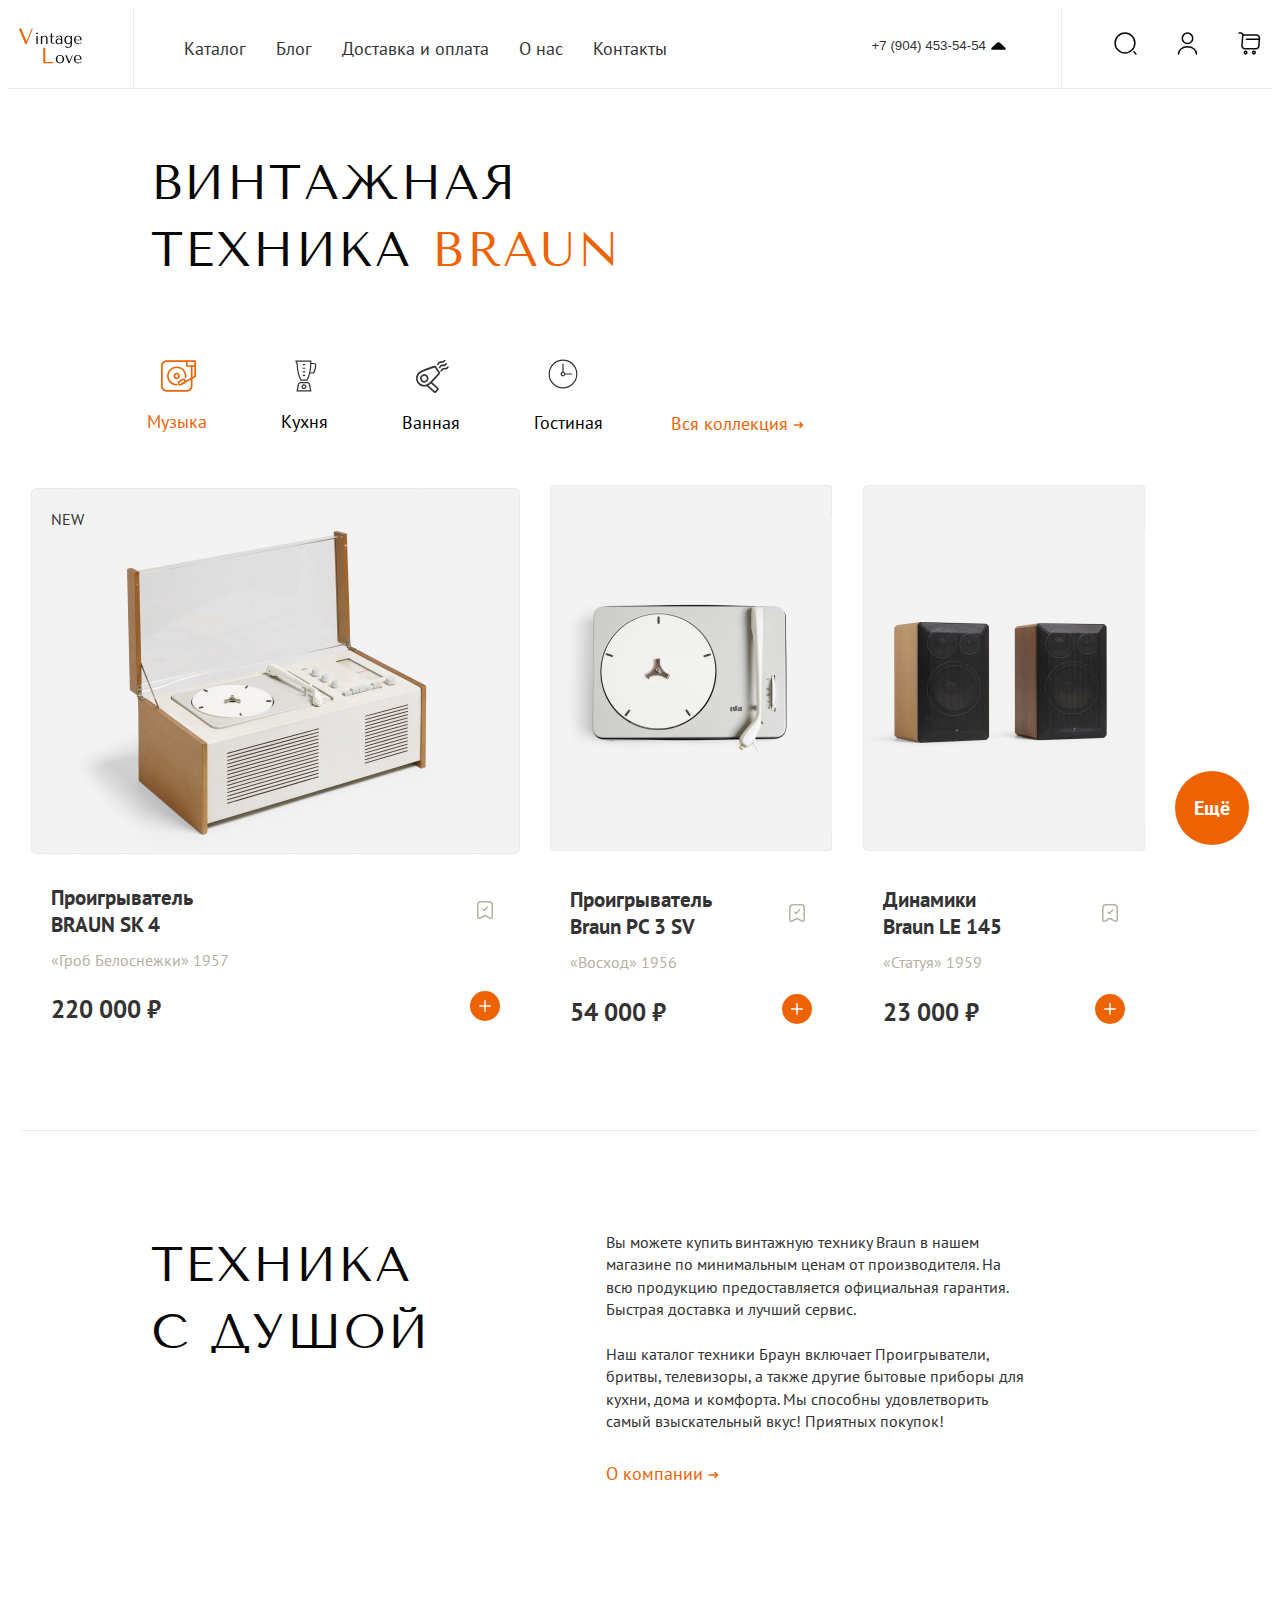
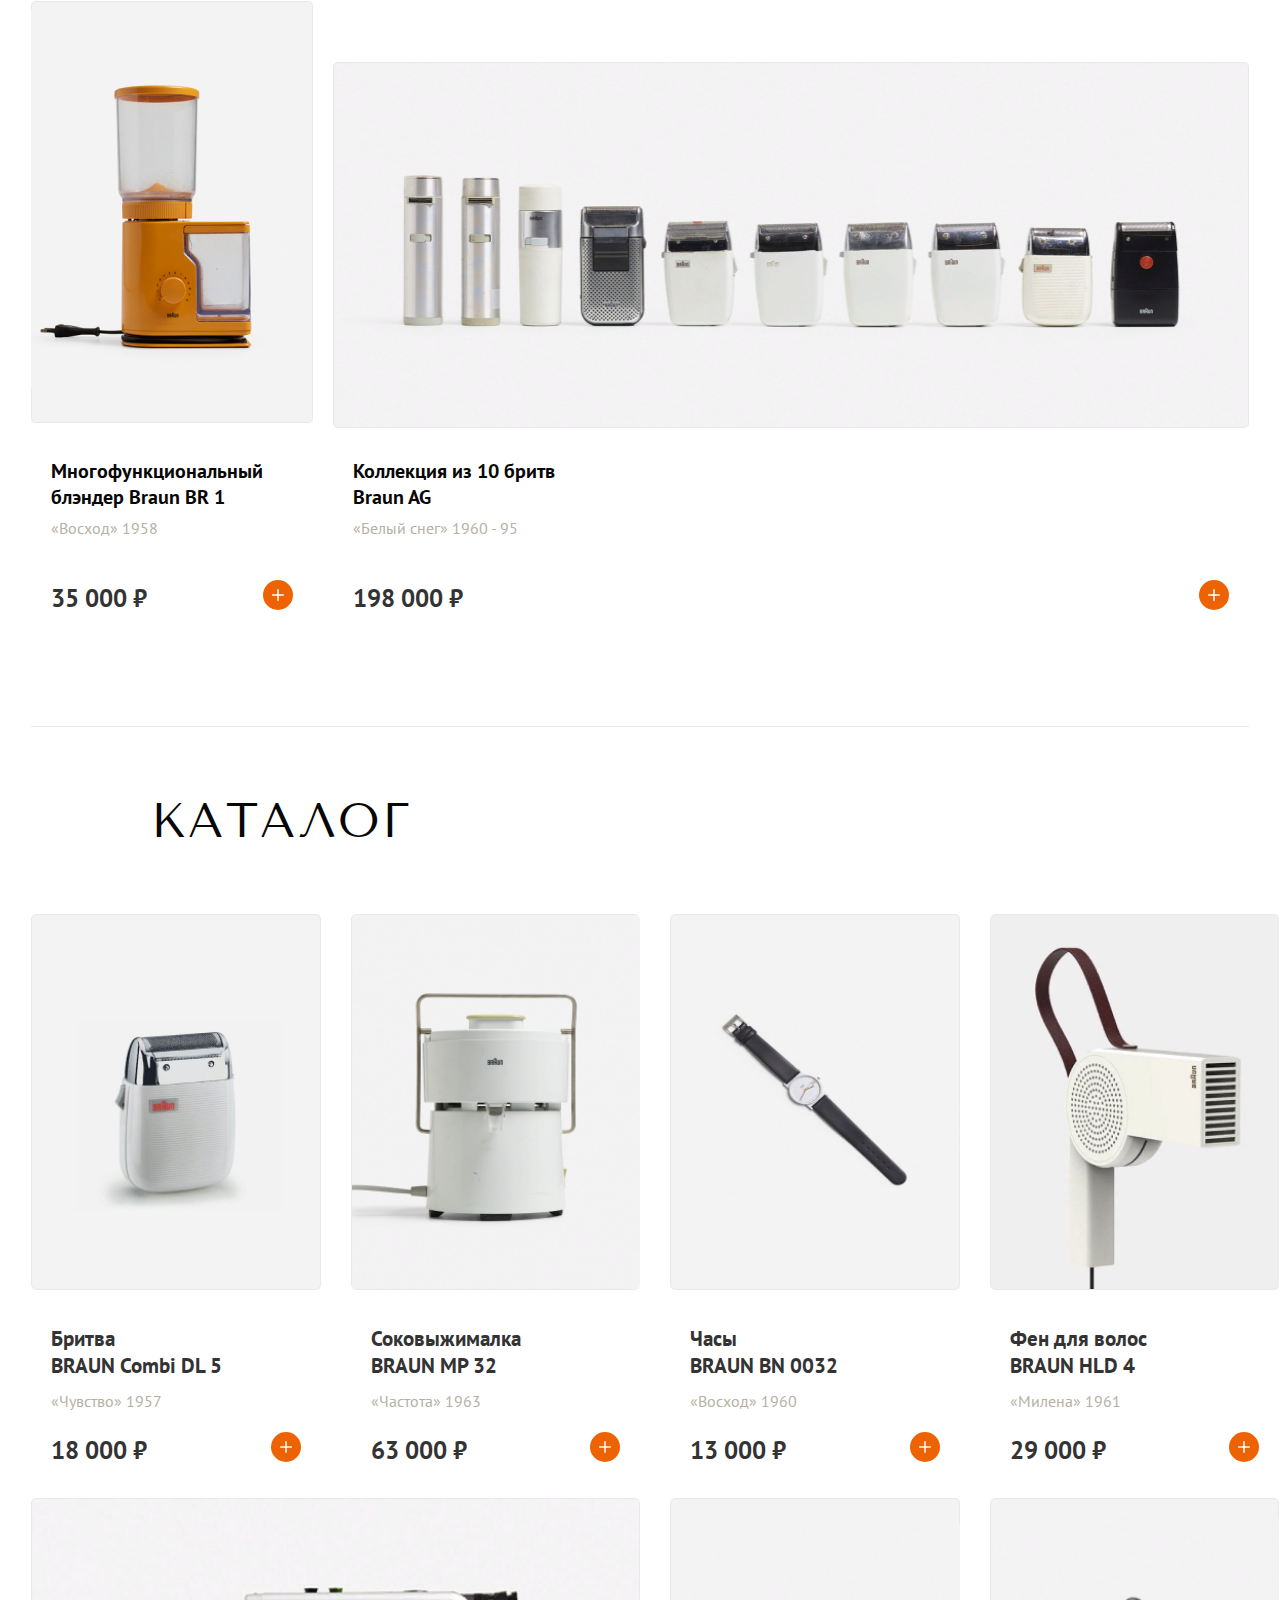
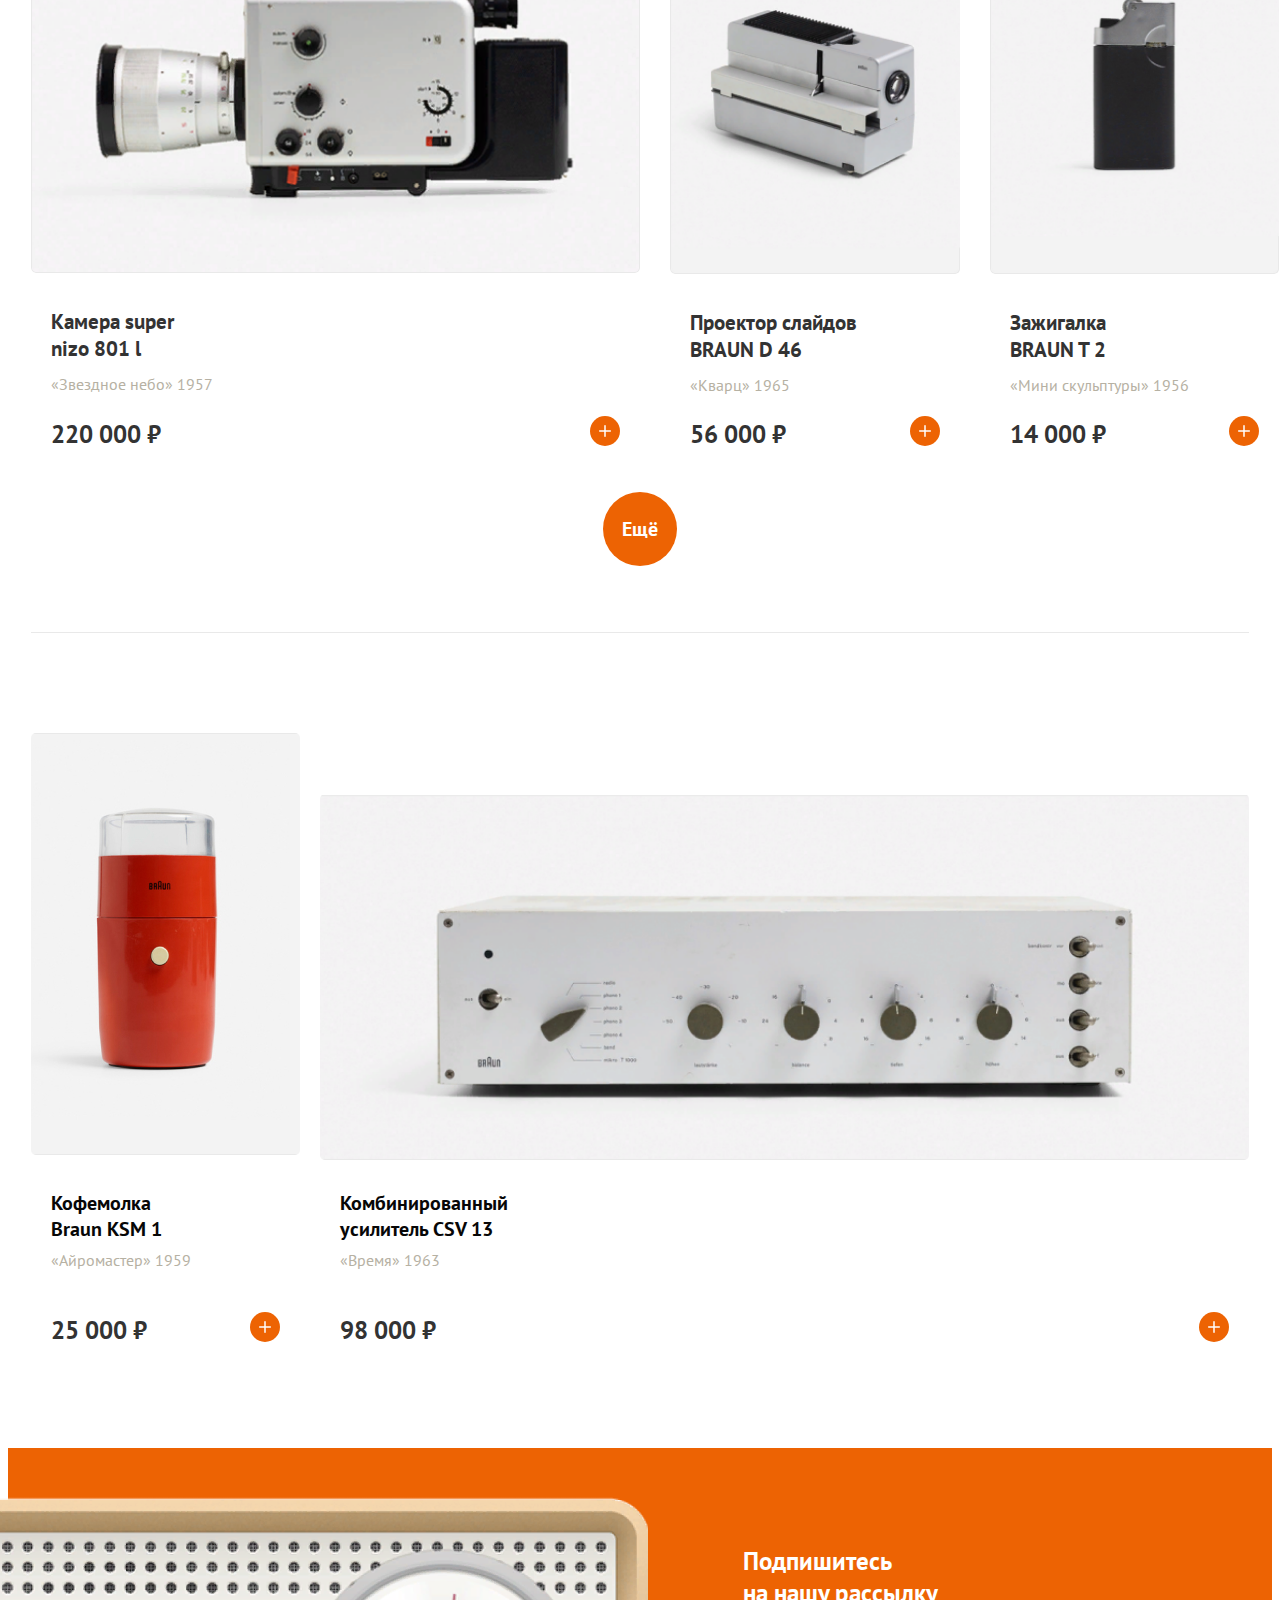
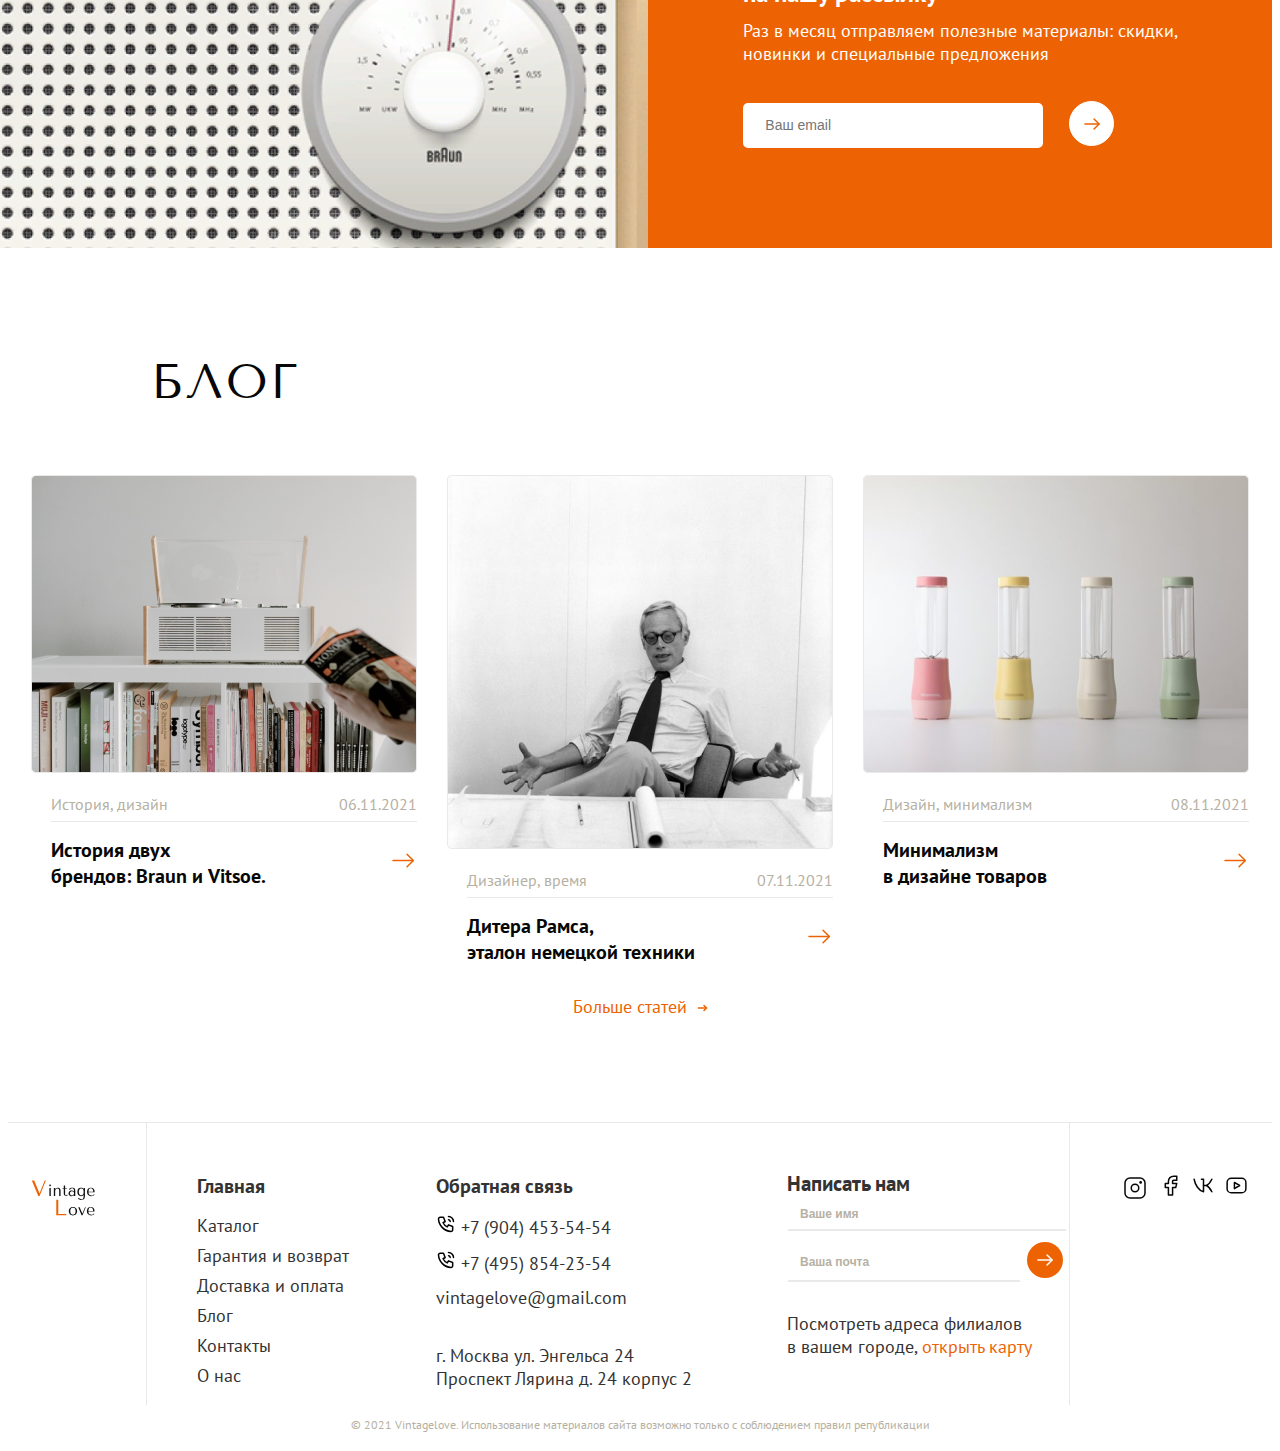
==== commit d9f36936: "выпадающее меню на всех страницах" ====
--- a/index.html
+++ b/index.html
@@ -12,14 +12,14 @@
   <link href="https://fonts.googleapis.com/css2?family=PT+Sans:ital,wght@0,400;0,700;1,400;1,700&display=swap" rel="stylesheet">
   <link href="https://fonts.googleapis.com/css2?family=Tenor+Sans&display=swap" rel="stylesheet">
 
-  
+
     <!-- ============== фавиконка====================== -->
-  
+
     <link rel="apple-touch-icon" sizes="180x180" href="images/favicon/apple-touch-icon.png">
     <link rel="icon" type="image/png" sizes="32x32" href="images/favicon/favicon-32x32.png">
     <link rel="icon" type="image/png" sizes="16x16" href="images/favicon/favicon-16x16.png">
     <link rel="manifest" href="/site.webmanifest">
-  
+
   <!-- ============== подключаем стили ============== -->
 
   <link rel="stylesheet" href="styles/normalize.css">
@@ -75,13 +75,74 @@
       <!-- телефон, поиск корзина -->
       <div class="page-header__tools flex-sb-aicenter">
         <div class="page-header__tel">
-          <a href="tel: +79044535454">
-            <span>+7 (904) 453-54-54</span>
-          </a>
-          <svg width="25" height="24" viewBox="0 0 25 24" fill="none" xmlns="http://www.w3.org/2000/svg">
-            <path d="M5.54163 10.02L8.88538 13.23L10.927 15.2C11.7916 16.03 13.1979 16.03 14.0625 15.2L19.4583 10.02C20.1666 9.34001 19.6562 8.18001 18.6666 8.18001L12.8229 8.18001L6.3333 8.18001C5.3333 8.18001 4.8333 9.34001 5.54163 10.02Z" fill="#070707"/>
-          </svg>
-        </div>
+            
+<!-- ===============выпадающее меню============ -->
+
+            <div class="telephon-dropdown">
+                <button onclick="myFunction()" class="dropbtn">   <!-- кнопка  -->
+            <a class="tel-content" href="tel: +79044535454">
+                <span>+7 (904) 453-54-54</span>
+            </a>               
+            <div class="svg-list">
+                <svg class="svg-top rotate" width="25" height="24" viewBox="0 0 25 24" fill="none" xmlns="http://www.w3.org/2000/svg">
+                    <path d="M5.54163 10.02L8.88538 13.23L10.927 15.2C11.7916 16.03 13.1979 16.03 14.0625 15.2L19.4583 10.02C20.1666 9.34001 19.6562 8.18001 18.6666 8.18001L12.8229 8.18001L6.3333 8.18001C5.3333 8.18001 4.8333 9.34001 5.54163 10.02Z" fill="#070707"/>
+                </svg>
+            </div>
+        </button>
+
+        <ul id="myDropdown"  class="dropdown-content show"> <!-- выпадающее меню  -->
+            <svg class="svg-qiwi" width="215" height="42" viewBox="0 0 44 42" fill="none" xmlns="http://www.w3.org/2000/svg">
+                <path d="M13.5 -44.991C13.4993 -46.3056 13.7578 -47.6074 14.2605 -48.822C14.7633 -50.0367 15.5005 -51.1403 16.4301 -52.0699C17.3596 -52.9994 18.4633 -53.7367 19.6779 -54.2394C20.8926 -54.7422 22.1944 -55.0006 23.509 -55H33.486C34.7974 -55.0023 36.0963 -54.7447 37.3076 -54.242C38.5189 -53.7394 39.6186 -53.0017 40.5431 -52.0716C41.4676 -51.1415 42.1987 -50.0374 42.694 -48.8231C43.1894 -47.6088 43.4392 -46.3084 43.429 -44.997L42.561 86.997C42.524 92.522 38.012 97 32.496 97H23.5C17.977 97 13.5 92.515 13.5 86.991V42C13.5 39.238 11.965 35.363 10.077 33.35L1.92298 24.65C0.0329757 22.634 0.0349756 19.363 1.92298 17.35L10.077 8.65002C11.967 6.63502 13.5 2.75802 13.5 1.52588e-05V-44.99V-44.991Z" fill="white"/>
+                <path d="M42.061 86.994C42.026 92.241 37.739 96.5 32.496 96.5H23.499C18.254 96.5 14 92.241 14 86.991V42C14 39.113 12.418 35.114 10.442 33.007L2.28699 24.309C0.57799 22.486 0.57899 19.513 2.28699 17.691L10.442 8.99302C12.418 6.88502 14 2.88602 14 1.52588e-05V-44.991C13.9993 -46.2399 14.2458 -47.4767 14.7235 -48.6307C15.2011 -49.7847 15.9015 -50.8332 16.7846 -51.7163C17.6678 -52.5995 18.7163 -53.2999 19.8703 -53.7775C21.0243 -54.2551 22.2611 -54.5006 23.51 -54.5H33.486C34.7315 -54.5023 35.9651 -54.2577 37.1156 -53.7804C38.266 -53.3031 39.3104 -52.6025 40.1885 -51.7191C41.0666 -50.8357 41.7608 -49.7871 42.2312 -48.6338C42.7016 -47.4805 42.9388 -46.2455 42.929 -45" stroke="black" stroke-opacity="0.1"/>
+                </svg>
+                
+            <li>
+                <a href="tel: 8 (312) 201-01-11">
+                    <span> +7 (904) 453-54-54</span>
+                </a>
+            </li>
+            <li>
+                <a href="tel: 8 (312) 213-12-12">
+                    <span> +7 (904) 453-54-54</span>
+                </a>
+            </li>
+            <li>
+                <a href="tel: 8 (312) 213-12-12">
+                    <span class="span__dropdown"> vintagelove@gmail.com</span>
+                </a>
+            </li>
+            <span class="border__dropdown"></span>
+
+            <div class="icons-dropdown">
+                <a href="">
+                <svg class="icons-dropdown__item" width="22" height="22" viewBox="0 0 22 22" fill="none" xmlns="http://www.w3.org/2000/svg">
+                    <path d="M16 1H6C3.23858 1 1 3.23858 1 6V16C1 18.7614 3.23858 21 6 21H16C18.7614 21 21 18.7614 21 16V6C21 3.23858 18.7614 1 16 1Z" stroke="#070707" stroke-width="1.5" stroke-linecap="round" stroke-linejoin="round"/>
+                    <path d="M11 14.75C13.0711 14.75 14.75 13.0711 14.75 11C14.75 8.92893 13.0711 7.25 11 7.25C8.92893 7.25 7.25 8.92893 7.25 11C7.25 13.0711 8.92893 14.75 11 14.75Z" stroke="#070707" stroke-width="1.5" stroke-linecap="round" stroke-linejoin="round"/>
+                    </svg>
+                </a>
+                <a href="">
+                    <svg class="icons-dropdown__item" width="14" height="21" viewBox="0 0 14 21" fill="none" xmlns="http://www.w3.org/2000/svg">
+                        <path d="M1.29175 8.41667V12.5833H4.41675V19.875H8.58342V12.5833H11.7084L12.7501 8.41667H8.58342V6.33333C8.58342 6.05707 8.69316 5.79211 8.88851 5.59676C9.08386 5.40141 9.34881 5.29167 9.62508 5.29167H12.7501V1.125H9.62508C8.24375 1.125 6.91899 1.67373 5.94223 2.65049C4.96548 3.62724 4.41675 4.952 4.41675 6.33333V8.41667H1.29175Z" stroke="#070707" stroke-width="1.5" stroke-linecap="round" stroke-linejoin="round"/>
+                        </svg>
+                    </a>
+                    <a href="">
+                        <svg class="icons-dropdown__item" width="20" height="15" viewBox="0 0 20 15" fill="none" xmlns="http://www.w3.org/2000/svg">
+                            <path d="M8.41667 1.25H10.5V13.75C5.8125 12.7083 2.16667 6.97917 1.125 1.25" stroke="#070707" stroke-width="1.5" stroke-linecap="round" stroke-linejoin="round"/>
+                            <path d="M18.8333 1.25C17.7917 3.33333 15.7083 6.45833 13.625 7.5H10.5" stroke="#070707" stroke-width="1.5" stroke-linecap="round" stroke-linejoin="round"/>
+                            <path d="M18.8333 13.75C17.7917 11.6667 15.7083 8.54167 13.625 7.5" stroke="#070707" stroke-width="1.5" stroke-linecap="round" stroke-linejoin="round"/>
+                            </svg>
+                        </a>
+                        <a href="">
+                            <svg class="icons-dropdown__item" width="21" height="17" viewBox="0 0 21 17" fill="none" xmlns="http://www.w3.org/2000/svg">
+                                <path d="M15.7083 1.2085H5.29167C2.99048 1.2085 1.125 3.07398 1.125 5.37516V11.6252C1.125 13.9264 2.99048 15.7918 5.29167 15.7918H15.7083C18.0095 15.7918 19.875 13.9264 19.875 11.6252V5.37516C19.875 3.07398 18.0095 1.2085 15.7083 1.2085Z" stroke="#070707" stroke-width="1.5" stroke-linecap="round" stroke-linejoin="round"/>
+                                <path d="M8.41675 5.375L13.6251 8.5L8.41675 11.625V5.375Z" stroke="#070707" stroke-width="1.5" stroke-linecap="round" stroke-linejoin="round"/>
+                                </svg>
+                            </a>
+                                
+            </div>
+        </ul>
+        </div>
+
         <div class="page-header__border"></div>
         <div class="header-icons flex-sb-aicenter">
           <a href="#"><svg class="header-icons__item" width="25" height="25" viewBox="0 0 25 25" fill="none" xmlns="http://www.w3.org/2000/svg">
@@ -94,7 +155,7 @@
             <path d="M21.4479 22.9167C21.4479 18.8854 17.4375 15.625 12.5 15.625C7.56248 15.625 3.55206 18.8854 3.55206 22.9167" stroke="#070707" stroke-width="1.5" stroke-linecap="round" stroke-linejoin="round"/>
             </svg></a>
 
-          <a href="#"><svg class="header-icons__item" width="25" height="25" viewBox="0 0 25 25" fill="none" xmlns="http://www.w3.org/2000/svg">
+          <a href="basket.html"><svg class="header-icons__item" width="25" height="25" viewBox="0 0 25 25" fill="none" xmlns="http://www.w3.org/2000/svg">
             <path d="M2.08331 2.08334H3.89582C5.02082 2.08334 5.90623 3.05209 5.81248 4.16668L4.9479 14.5417C4.80206 16.2396 6.14581 17.6979 7.85414 17.6979H18.9479C20.4479 17.6979 21.7604 16.4688 21.875 14.9792L22.4375 7.16668C22.5625 5.43752 21.25 4.03126 19.5104 4.03126H6.06249" stroke="#070707" stroke-width="1.5" stroke-miterlimit="10" stroke-linecap="round" stroke-linejoin="round"/>
             <path d="M16.9271 22.9167C17.6462 22.9167 18.2292 22.3337 18.2292 21.6146C18.2292 20.8955 17.6462 20.3125 16.9271 20.3125C16.208 20.3125 15.625 20.8955 15.625 21.6146C15.625 22.3337 16.208 22.9167 16.9271 22.9167Z" stroke="#070707" stroke-width="1.5" stroke-miterlimit="10" stroke-linecap="round" stroke-linejoin="round"/>
             <path d="M8.59377 22.9167C9.31289 22.9167 9.89585 22.3337 9.89585 21.6146C9.89585 20.8955 9.31289 20.3125 8.59377 20.3125C7.87465 20.3125 7.29169 20.8955 7.29169 21.6146C7.29169 22.3337 7.87465 22.9167 8.59377 22.9167Z" stroke="#070707" stroke-width="1.5" stroke-miterlimit="10" stroke-linecap="round" stroke-linejoin="round"/>
@@ -104,6 +165,8 @@
 
 
       </div>
+
+    </div>
 
     </div>
   </header>
@@ -118,7 +181,7 @@
         <div class="modal-border"></div>
         <div class="input">
           <div class="input__form">
-            <form class="form" action="">
+            <form class="form">
               <p id="message"></p>
               <input class="form__item" id="email" type="text" placeholder="Эл. почта или телефон" required>
               <div class="password">
@@ -134,7 +197,7 @@
                 <a class="remind-password" href="">Напомнить пароль</a>
               </div>
 
-              <button class="modal-button" submit onClick="ValidMail();">Войти</button>
+              <button class="modal-button" type="submit" onClick="ValidMail();">Войти</button>
               <a class="register" href="">Зарегестрироваться</a>
 
             </form>
@@ -151,7 +214,7 @@
               <svg width="85" height="23" viewBox="0 0 85 23" fill="none" xmlns="http://www.w3.org/2000/svg">
                 <path d="M13.53 5.4H20.388V6.732H15.024V11.034H20.028V12.366H15.024V18H13.53V5.4ZM22.5408 9.666C22.9968 9.39 23.5248 9.186 24.1248 9.054C24.7368 8.922 25.3728 8.856 26.0328 8.856C26.6568 8.856 27.1548 8.94 27.5268 9.108C27.9108 9.276 28.1988 9.498 28.3908 9.774C28.5948 10.038 28.7268 10.332 28.7868 10.656C28.8588 10.98 28.8948 11.304 28.8948 11.628C28.8948 12.348 28.8768 13.05 28.8408 13.734C28.8048 14.418 28.7868 15.066 28.7868 15.678C28.7868 16.122 28.8048 16.542 28.8408 16.938C28.8768 17.334 28.9428 17.7 29.0388 18.036H27.9768L27.5988 16.776H27.5088C27.4008 16.944 27.2628 17.112 27.0948 17.28C26.9388 17.436 26.7468 17.58 26.5188 17.712C26.2908 17.832 26.0268 17.934 25.7268 18.018C25.4268 18.102 25.0848 18.144 24.7008 18.144C24.3168 18.144 23.9568 18.084 23.6208 17.964C23.2968 17.844 23.0148 17.676 22.7748 17.46C22.5348 17.232 22.3428 16.962 22.1988 16.65C22.0668 16.338 22.0008 15.984 22.0008 15.588C22.0008 15.06 22.1088 14.622 22.3248 14.274C22.5408 13.914 22.8408 13.632 23.2248 13.428C23.6208 13.212 24.0888 13.062 24.6288 12.978C25.1808 12.882 25.7868 12.834 26.4468 12.834C26.6148 12.834 26.7768 12.834 26.9328 12.834C27.1008 12.834 27.2688 12.846 27.4368 12.87C27.4728 12.51 27.4908 12.186 27.4908 11.898C27.4908 11.238 27.3588 10.776 27.0948 10.512C26.8308 10.248 26.3508 10.116 25.6548 10.116C25.4508 10.116 25.2288 10.134 24.9888 10.17C24.7608 10.194 24.5208 10.236 24.2688 10.296C24.0288 10.344 23.7948 10.41 23.5668 10.494C23.3508 10.566 23.1588 10.65 22.9908 10.746L22.5408 9.666ZM25.0968 16.884C25.4328 16.884 25.7328 16.842 25.9968 16.758C26.2608 16.662 26.4888 16.548 26.6808 16.416C26.8728 16.272 27.0288 16.116 27.1488 15.948C27.2808 15.78 27.3768 15.618 27.4368 15.462V13.968C27.2688 13.956 27.0948 13.95 26.9148 13.95C26.7468 13.938 26.5788 13.932 26.4108 13.932C26.0388 13.932 25.6728 13.956 25.3128 14.004C24.9648 14.04 24.6528 14.118 24.3768 14.238C24.1128 14.346 23.8968 14.502 23.7288 14.706C23.5728 14.898 23.4948 15.144 23.4948 15.444C23.4948 15.864 23.6448 16.212 23.9448 16.488C24.2448 16.752 24.6288 16.884 25.0968 16.884ZM37.7525 17.406C37.3925 17.67 36.9665 17.868 36.4745 18C35.9825 18.144 35.4665 18.216 34.9265 18.216C34.2305 18.216 33.6425 18.108 33.1625 17.892C32.6825 17.664 32.2865 17.346 31.9745 16.938C31.6745 16.518 31.4525 16.02 31.3085 15.444C31.1765 14.856 31.1105 14.208 31.1105 13.5C31.1105 11.976 31.4465 10.812 32.1185 10.008C32.7905 9.192 33.7565 8.784 35.0165 8.784C35.5925 8.784 36.0785 8.832 36.4745 8.928C36.8825 9.012 37.2485 9.138 37.5725 9.306L37.1585 10.548C36.8825 10.392 36.5765 10.272 36.2405 10.188C35.9045 10.092 35.5445 10.044 35.1605 10.044C33.4565 10.044 32.6045 11.196 32.6045 13.5C32.6045 13.956 32.6465 14.394 32.7305 14.814C32.8265 15.222 32.9765 15.588 33.1805 15.912C33.3965 16.224 33.6725 16.476 34.0085 16.668C34.3565 16.86 34.7825 16.956 35.2865 16.956C35.7185 16.956 36.1025 16.89 36.4385 16.758C36.7865 16.626 37.0685 16.476 37.2845 16.308L37.7525 17.406ZM45.8837 17.28C45.5237 17.568 45.0677 17.796 44.5157 17.964C43.9757 18.132 43.3997 18.216 42.7877 18.216C42.1037 18.216 41.5097 18.108 41.0057 17.892C40.5017 17.664 40.0877 17.346 39.7637 16.938C39.4397 16.518 39.1997 16.02 39.0437 15.444C38.8877 14.868 38.8097 14.22 38.8097 13.5C38.8097 11.964 39.1517 10.794 39.8357 9.99C40.5197 9.186 41.4977 8.784 42.7697 8.784C43.1777 8.784 43.5857 8.832 43.9937 8.928C44.4017 9.012 44.7677 9.18 45.0917 9.432C45.4157 9.684 45.6797 10.044 45.8837 10.512C46.0877 10.968 46.1897 11.574 46.1897 12.33C46.1897 12.726 46.1537 13.164 46.0817 13.644H40.3037C40.3037 14.172 40.3577 14.64 40.4657 15.048C40.5737 15.456 40.7417 15.804 40.9697 16.092C41.1977 16.368 41.4917 16.584 41.8517 16.74C42.2237 16.884 42.6737 16.956 43.2017 16.956C43.6097 16.956 44.0177 16.884 44.4257 16.74C44.8337 16.596 45.1397 16.428 45.3437 16.236L45.8837 17.28ZM42.7877 10.044C42.0797 10.044 41.5097 10.23 41.0777 10.602C40.6577 10.974 40.4057 11.61 40.3217 12.51H44.7857C44.7857 11.598 44.6117 10.962 44.2637 10.602C43.9157 10.23 43.4237 10.044 42.7877 10.044ZM48.4544 5.4H49.8944V9.882H49.9664C50.2424 9.534 50.5904 9.264 51.0104 9.072C51.4424 8.88 51.9104 8.784 52.4144 8.784C53.5784 8.784 54.4484 9.156 55.0244 9.9C55.6124 10.644 55.9064 11.796 55.9064 13.356C55.9064 14.928 55.5224 16.122 54.7544 16.938C53.9864 17.754 52.9064 18.162 51.5144 18.162C50.8424 18.162 50.2304 18.09 49.6784 17.946C49.1384 17.802 48.7304 17.646 48.4544 17.478V5.4ZM52.1624 10.044C51.5624 10.044 51.0764 10.212 50.7044 10.548C50.3324 10.884 50.0624 11.358 49.8944 11.97V16.506C50.1224 16.638 50.3984 16.74 50.7224 16.812C51.0464 16.872 51.3824 16.902 51.7304 16.902C52.5464 16.902 53.1944 16.614 53.6744 16.038C54.1664 15.462 54.4124 14.562 54.4124 13.338C54.4124 12.87 54.3704 12.432 54.2864 12.024C54.2024 11.616 54.0704 11.268 53.8904 10.98C53.7104 10.692 53.4764 10.464 53.1884 10.296C52.9124 10.128 52.5704 10.044 52.1624 10.044ZM57.6711 13.5C57.6711 11.976 58.0071 10.812 58.6791 10.008C59.3631 9.192 60.3411 8.784 61.6131 8.784C62.2851 8.784 62.8671 8.898 63.3591 9.126C63.8631 9.342 64.2771 9.66 64.6011 10.08C64.9251 10.488 65.1651 10.986 65.3211 11.574C65.4771 12.15 65.5551 12.792 65.5551 13.5C65.5551 15.024 65.2131 16.194 64.5291 17.01C63.8571 17.814 62.8851 18.216 61.6131 18.216C60.9411 18.216 60.3531 18.108 59.8491 17.892C59.3571 17.664 58.9491 17.346 58.6251 16.938C58.3011 16.518 58.0611 16.02 57.9051 15.444C57.7491 14.856 57.6711 14.208 57.6711 13.5ZM59.1651 13.5C59.1651 13.956 59.2071 14.394 59.2911 14.814C59.3871 15.234 59.5311 15.6 59.7231 15.912C59.9151 16.224 60.1671 16.476 60.4791 16.668C60.7911 16.86 61.1691 16.956 61.6131 16.956C63.2451 16.968 64.0611 15.816 64.0611 13.5C64.0611 13.032 64.0131 12.588 63.9171 12.168C63.8331 11.748 63.6951 11.382 63.5031 11.07C63.3111 10.758 63.0591 10.512 62.7471 10.332C62.4351 10.14 62.0571 10.044 61.6131 10.044C59.9811 10.032 59.1651 11.184 59.1651 13.5ZM67.3215 13.5C67.3215 11.976 67.6575 10.812 68.3295 10.008C69.0135 9.192 69.9915 8.784 71.2635 8.784C71.9355 8.784 72.5175 8.898 73.0095 9.126C73.5135 9.342 73.9275 9.66 74.2515 10.08C74.5755 10.488 74.8155 10.986 74.9715 11.574C75.1275 12.15 75.2055 12.792 75.2055 13.5C75.2055 15.024 74.8635 16.194 74.1795 17.01C73.5075 17.814 72.5355 18.216 71.2635 18.216C70.5915 18.216 70.0035 18.108 69.4995 17.892C69.0075 17.664 68.5995 17.346 68.2755 16.938C67.9515 16.518 67.7115 16.02 67.5555 15.444C67.3995 14.856 67.3215 14.208 67.3215 13.5ZM68.8155 13.5C68.8155 13.956 68.8575 14.394 68.9415 14.814C69.0375 15.234 69.1815 15.6 69.3735 15.912C69.5655 16.224 69.8175 16.476 70.1295 16.668C70.4415 16.86 70.8195 16.956 71.2635 16.956C72.8955 16.968 73.7115 15.816 73.7115 13.5C73.7115 13.032 73.6635 12.588 73.5675 12.168C73.4835 11.748 73.3455 11.382 73.1535 11.07C72.9615 10.758 72.7095 10.512 72.3975 10.332C72.0855 10.14 71.7075 10.044 71.2635 10.044C69.6315 10.032 68.8155 11.184 68.8155 13.5ZM79.7438 13.95H78.9158V18H77.4758V5.4H78.9158V13.068L79.6538 12.816L82.4438 9H84.1178L81.3638 12.618L80.6258 13.212L81.5258 13.932L84.5318 18H82.7498L79.7438 13.95Z" fill="#5599D6"/>
                 <path d="M1.75 8.66667H0V11H1.75V18H4.66667V11H6.76667L7 8.66667H4.66667V7.675C4.66667 7.15 4.78333 6.91667 5.30833 6.91667H7V4H4.78333C2.68333 4 1.75 4.93333 1.75 6.68333V8.66667Z" fill="#1C6BD7"/>
-              </svg>                  
+              </svg>
             </a>
 
             <a class="input__social-link" href="">
@@ -161,7 +224,7 @@
                 <path d="M7.65003 19.0006C9.67281 19.0006 11.3787 18.3364 12.6216 17.19L10.2047 15.316C9.53227 15.7735 8.66418 16.0325 7.65279 16.0325C5.69615 16.0325 4.03713 14.7125 3.44187 12.9377H0.947845V14.8696C2.22104 17.4022 4.81428 19.0006 7.65003 19.0006V19.0006Z" fill="#34A853"/>
                 <path d="M3.43908 12.9377C3.12492 12.0062 3.12492 10.9976 3.43908 10.0661V8.13428H0.947808C-0.115944 10.2535 -0.115944 12.7503 0.947808 14.8695L3.43908 12.9377V12.9377Z" fill="#FBBC04"/>
                 <path d="M7.65003 6.96854C8.7193 6.952 9.75273 7.35435 10.5271 8.09292L12.6684 5.95164C11.3125 4.67844 9.51298 3.97846 7.65003 4.00051C4.81428 4.00051 2.22104 5.59889 0.947845 8.13426L3.43912 10.0661C4.03162 8.28858 5.69339 6.96854 7.65003 6.96854V6.96854Z" fill="#EA4335"/>
-              </svg>                  
+              </svg>
             </a>
 
             <a class="input__social-link" href="">
@@ -177,14 +240,14 @@
                 <path d="M93.6675 8.71199H87.4974C87.6689 9.88476 88.5258 10.6387 89.8111 10.6387C90.711 10.6387 91.3968 10.2617 91.7824 9.71722L93.3678 9.96852C92.8106 11.3926 91.3108 12.1465 89.6825 12.1465C87.3688 12.1465 85.6979 10.513 85.6979 8.25126C85.6979 5.98946 87.3688 4.35596 89.6825 4.35596C91.9966 4.35596 93.6675 5.98946 93.6675 8.16749C93.7105 8.37689 93.6675 8.54446 93.6675 8.71199ZM87.6259 7.41356H91.868C91.568 6.49209 90.7966 5.82192 89.7255 5.82192C88.697 5.78006 87.883 6.45019 87.6259 7.41356Z" fill="#5599D6"/>
                 <path d="M0 7.68C0 4.0596 0 2.24942 1.1506 1.12471C2.3012 0 4.15304 0 7.85678 0H8.51151C12.2152 0 14.0671 0 15.2177 1.12471C16.3683 2.24942 16.3683 4.0596 16.3683 7.68V8.32C16.3683 11.9404 16.3683 13.7506 15.2177 14.8753C14.0671 16 12.2152 16 8.51151 16H7.85678C4.15304 16 2.3012 16 1.1506 14.8753C0 13.7506 0 11.9404 0 8.32V7.68Z" fill="#0077FF"/>
                 <path d="M8.70929 11.5267C4.97868 11.5267 2.85084 9.0267 2.76218 4.8667H4.63089C4.69227 7.92003 6.0699 9.21337 7.16112 9.48003V4.8667H8.92078V7.50003C9.99836 7.3867 11.1304 6.1867 11.5123 4.8667H13.2719C12.9786 6.49337 11.751 7.69337 10.878 8.1867C11.751 8.5867 13.1492 9.63337 13.6812 11.5267H11.7442C11.3282 10.26 10.2916 9.28003 8.92078 9.1467V11.5267H8.70929Z" fill="white"/>
-              </svg>                  
+              </svg>
             </a>
 
           </div>
         </div>
-        
+
     </div>
-   
+
     <!-- Подложка под модальным окном -->
     <div class="overlay js-overlay-modal"></div>
 
@@ -208,6 +271,7 @@
             BRAUN
           </span>
         </h1>
+      </div>
         <!-- =================== Вкладки =================== -->
         <div class="tab__content">
           <div class="tab__item">
@@ -218,19 +282,19 @@
           </div>
 
           <div class="tab__item">
-              <button class="tablinks" onclick="openCity(event, 'kitchen')" id="defaultOpen">
+              <button class="tablinks" onclick="openCity(event, 'kitchen')">
               <svg width="22" height="32" fill="none" xmlns="http://www.w3.org/2000/svg"><path d="M18.808 2.905h-2.455V.524H.393v.595a4.31 4.31 0 0 0 1.228 2.62 37.51 37.51 0 0 0 3.744 16.666l.172.357h6.9l.171-.333a32.772 32.772 0 0 0 2.517-6.81h2.455c1.486 0 2.063-1.345 2.456-2.155a15.323 15.323 0 0 0 1.227-6.178c0-.632-.258-1.237-.719-1.684a2.495 2.495 0 0 0-1.736-.697ZM11.675 19.57H6.298A36.765 36.765 0 0 1 2.848 3.5v-.25l-.184-.167a4.37 4.37 0 0 1-.92-1.369h13.381V3.5a36.764 36.764 0 0 1-3.45 16.071Zm7.133-8.56c-.417.965-.712 1.418-1.228 1.418h-2.185c.601-2.74.922-5.532.958-8.334h2.455c.326 0 .638.126.868.349.23.223.36.526.36.842 0 1.97-.419 3.919-1.228 5.726Zm-3.683 13.228a2.434 2.434 0 0 0-.775-1.6 2.581 2.581 0 0 0-1.68-.686H5.304a2.581 2.581 0 0 0-1.681.686c-.453.422-.73.992-.775 1.6-.27 1.714-1.227 6.476-1.227 6.524l-.135.714h15.002l-.135-.702s-.97-4.822-1.228-6.536ZM2.971 30.286c.27-1.405.884-4.512 1.093-5.857.01-.324.142-.633.37-.87a1.39 1.39 0 0 1 .87-.416h7.366c.33.034.636.183.862.42.226.236.355.544.365.866.209 1.345.81 4.452 1.093 5.857H2.971Z" fill="#333"/><path d="M8.987 24.333c-.486 0-.96.14-1.365.402a2.398 2.398 0 0 0-.904 1.068 2.314 2.314 0 0 0-.14 1.376c.095.462.329.886.672 1.219.344.333.781.56 1.258.651.476.092.97.045 1.418-.135a2.44 2.44 0 0 0 1.102-.877 2.33 2.33 0 0 0 .414-1.323c0-.631-.259-1.237-.72-1.683a2.495 2.495 0 0 0-1.735-.698Zm0 3.572c-.243 0-.48-.07-.682-.2a1.2 1.2 0 0 1-.453-.535 1.157 1.157 0 0 1-.07-.688 1.18 1.18 0 0 1 .337-.61 1.263 1.263 0 0 1 1.338-.258c.224.09.415.243.55.439a1.165 1.165 0 0 1-.152 1.503 1.25 1.25 0 0 1-.868.349Zm1.227-16.667H7.76v1.19h2.455v-1.19Zm0 3.572H7.76V16h2.455v-1.19Zm0-7.143H7.76v1.19h2.455v-1.19Zm0-3.572H7.76v1.19h2.455v-1.19Z" fill="#333"/></svg>
               <span>Кухня</span>
               </button>
           </div>
           <div class="tab__item">
-              <button class="tablinks" onclick="openCity(event, 'bath')" id="defaultOpen">
+              <button class="tablinks" onclick="openCity(event, 'bath')">
                 <svg width="33" height="33" fill="none" xmlns="http://www.w3.org/2000/svg"><g clip-path="url(#a)" fill="#333"><path d="m23.803 11.958-3.663-5.49a1.65 1.65 0 0 0-1.888-.651c-1.223.402-12.014 3.979-14.584 5.694-3.784 2.525-4.808 7.658-2.283 11.441 2.09 3.13 5.956 4.334 9.374 3.24l7.024 6.38a1.651 1.651 0 0 0 2.33-.112l2.22-2.444a1.65 1.65 0 0 0-.113-2.33l-6-5.45c3.215-3.23 6.918-7.636 7.477-8.304a1.65 1.65 0 0 0 .106-1.974Zm-2.692 16.949-2.22 2.443-6.486-5.891c.139-.081.287-.134.422-.224.614-.41 1.378-1.061 2.21-1.844l6.074 5.516Zm-9.2-5.044a6.6 6.6 0 1 1-7.327-10.98c2.457-1.64 14.183-5.5 14.183-5.5l3.664 5.49s-7.488 8.966-10.52 10.99Z"/><path d="M11.679 16.083a4.13 4.13 0 0 0-5.722-1.141 4.13 4.13 0 0 0-1.14 5.721 4.13 4.13 0 0 0 5.72 1.141 4.13 4.13 0 0 0 1.142-5.72Zm-2.057 4.349a2.475 2.475 0 1 1-2.748-4.118 2.475 2.475 0 0 1 2.748 4.118ZM27.948 0c-.167.37-.408.734-.766.974-.479.32-1.052.32-1.716.32-.815 0-1.737 0-2.632.597-1.22.814-1.635 2.265-1.776 3.059h1.684c.13-.542.409-1.286 1.008-1.686.479-.32 1.052-.32 1.716-.32.815 0 1.737-.001 2.631-.598C29.006 1.74 29.464.782 29.7 0h-1.752Zm1.65 3.3c-.167.37-.408.734-.766.974-.479.32-1.052.32-1.716.32-.815 0-1.737 0-2.632.597-1.22.814-1.635 2.265-1.776 3.06h1.684c.13-.543.41-1.287 1.009-1.687.478-.32 1.052-.32 1.716-.32.814 0 1.737-.001 2.63-.598.909-.606 1.366-1.564 1.603-2.346h-1.752Zm1.65 3.3c-.167.37-.408.734-.767.974-.478.32-1.051.32-1.716.32-.814 0-1.736 0-2.63.597-1.22.814-1.636 2.265-1.777 3.06h1.684c.13-.543.409-1.287 1.008-1.687.479-.32 1.053-.32 1.716-.32.815 0 1.737-.001 2.632-.598C32.306 8.34 32.763 7.383 33 6.6h-1.752Z"/></g><defs><clipPath id="a"><path fill="#fff" d="M0 0h33v33H0z"/></clipPath></defs></svg>
                 <span>Ванная</span>
               </button>
           </div>
           <div class="tab__item">
-              <button class="tablinks" onclick="openCity(event, 'guest')" id="defaultOpen">
+              <button class="tablinks" onclick="openCity(event, 'guest')">
                 <svg width="34" height="34" fill="none" xmlns="http://www.w3.org/2000/svg"><path d="M15 .6a14.4 14.4 0 1 0 0 28.8A14.4 14.4 0 0 0 15 .6Zm0 27.6a13.2 13.2 0 1 1 0-26.4 13.2 13.2 0 0 1 0 26.4Z" fill="#333"/><path d="M23.706 14.4h-6.36a2.4 2.4 0 0 0-1.746-1.74V5.172a.6.6 0 1 0-1.2 0v7.482a2.4 2.4 0 1 0 2.94 2.946h6.366a.6.6 0 1 0 0-1.2ZM15 16.23a1.23 1.23 0 0 1 0-2.43 1.227 1.227 0 0 1 0 2.454v-.024Z" fill="#333"/></svg>
                 <span>Гостиная</span>
               </button>
@@ -238,7 +302,7 @@
           <a class="tab__link tab__link-dec" href="catalog.html">Вся коллекция <img src="./images/arrow-right.jpg" alt="arrow"></a>
           <a class="tab__link tab__link-ad-480" href="catalog.html">В каталог<img src="./images/arrow-right.jpg" alt="arrow"></a>
           <!-- <a class="tab__arrow" href="#">
-            
+
           </a> -->
         </div>
 
@@ -246,7 +310,7 @@
         <div id="music" class="tabcontent">
           <div class="tabcontent__item  flex-sb-aicenter">
             <div class="tabcontent__wrap">
-              <span class="tabcontent__wrap-die"die">new</span>
+              <span class="tabcontent__wrap-die">new</span>
               <img class="tabcontent__wrap--big" src="images/tabphoto-1.png" alt="tabphoto-1" width="489">
               <img class="tabcontent__wrap--big-ad" src="images/tabphoto-1-ad.png" alt="tabphoto-1" width="489">
               <div class="flex-sb-aicenter">
@@ -351,7 +415,7 @@
         <div id="kitchen" class="tabcontent">
           <div class="tabcontent__item  flex-sb-aicenter">
             <div class="tabcontent__wrap">
-              <span class="tabcontent__wrap-die"die">new</span>
+              <span class="tabcontent__wrap-die">new</span>
               <img class="tabcontent__wrap--big" src="images/tabphoto-2.png" alt="tabphoto-2" width="489">
               <img class="tabcontent__wrap--big-ad" src="images/tabphoto-2-ad.png" alt="tabphoto-2" width="489">
               <div class="flex-sb-aicenter">
@@ -384,7 +448,7 @@
             </div>  <!-- tabcontent__wrap -->
 
             <div class="tabcontent__wrap tabcontent__wrap-2">
-              <span class="tabcontent__wrap-die"die">new</span>
+              <span class="tabcontent__wrap-die">new</span>
               <img src="images/tabphoto-2-2.png" alt="tabphoto-2-2" width="282">
               <div class="flex-sb-aicenter">
                 <div class="tabcontent__wrap--left">
@@ -456,7 +520,7 @@
         <div id="bath" class="tabcontent">
           <div class="tabcontent__item  flex-sb-aicenter">
             <div class="tabcontent__wrap">
-              <span class="tabcontent__wrap-die"die">new</span>
+              <span class="tabcontent__wrap-die">new</span>
               <img class="tabcontent__wrap--big" src="images/tabphoto-3.png" alt="tabphoto-3" width="489">
               <img class="tabcontent__wrap--big-ad" src="images/tabphoto-3-ad.png" alt="tabphoto-3" width="489">
               <div class="flex-sb-aicenter">
@@ -489,7 +553,7 @@
             </div>  <!-- tabcontent__wrap -->
 
             <div class="tabcontent__wrap tabcontent__wrap-2">
-              <span class="tabcontent__wrap-die"die">new</span>
+              <span class="tabcontent__wrap-die">new</span>
               <img src="images/tabphoto-3-2.png" alt="tabphoto-1" width="282">
               <div class="flex-sb-aicenter">
                 <div class="tabcontent__wrap--left">
@@ -521,7 +585,7 @@
             </div>  <!-- tabcontent__wrap -->
 
               <div class="tabcontent__wrap tabcontent__wrap-3">
-                <span class="tabcontent__wrap-die"die">new</span>
+                <span class="tabcontent__wrap-die">new</span>
                 <img src="images/tabphoto-3-3.png" alt="tabphoto-1" width="282">
                 <div class="flex-sb-aicenter">
                   <div class="tabcontent__wrap--left">
@@ -563,7 +627,7 @@
         <div id="guest" class="tabcontent">
           <div class="tabcontent__item  flex-sb-aicenter">
             <div class="tabcontent__wrap">
-              <span class="tabcontent__wrap-die"die">new</span>
+              <span class="tabcontent__wrap-die">new</span>
               <img class="tabcontent__wrap--big" src="images/tabphoto-4.png" alt="tabphoto-4" width="489">
               <img class="tabcontent__wrap--big-ad" src="images/tabphoto-4-ad.png" alt="tabphoto-4" width="489">
               <div class="flex-sb-aicenter">
@@ -596,7 +660,7 @@
             </div>  <!-- tabcontent__wrap -->
 
             <div class="tabcontent__wrap  tabcontent__wrap-2">
-              <span class="tabcontent__wrap-die"die">new</span>
+              <span class="tabcontent__wrap-die">new</span>
               <img src="images/tabphoto-4-2.jpg" alt="tabphoto-1" width="282">
               <div class="flex-sb-aicenter">
                 <div class="tabcontent__wrap--left">
@@ -673,7 +737,11 @@
             </svg>
         </div>
 
-        <a class="tab__link tab__link-ad-320" href="catalog.html">В каталог<img src="./images/arrow-right.jpg" alt="arrow"></a>
+        <a class="tab__link tab__link-ad-320" href="catalog.html">В каталог<svg width="11" height="10" viewBox="0 0 11 10" fill="none" xmlns="http://www.w3.org/2000/svg">
+          <path d="M7.0127 2.47083L9.54186 4.99999L7.0127 7.52916" stroke="#ED6303" stroke-width="1.5" stroke-miterlimit="10" stroke-linecap="round" stroke-linejoin="round"/>
+          <path d="M1.3999 5L9.3999 5" stroke="#ED6303" stroke-width="1.5" stroke-miterlimit="10" stroke-linecap="round" stroke-linejoin="round"/>
+          </svg>
+        </a>
 
     </section>
 
@@ -683,11 +751,11 @@
      <div class="aboutcompany-info">
        <h1 class="style__title">ТЕХНИКА <br> С ДУШОЙ</h1>
        <div class="aboutcompany__text">
-        <p>Вы можете купить винтажную технику Braun в нашем магазине по минимальным ценам от производителя. 
+        <p>Вы можете купить винтажную технику Braun в нашем магазине по минимальным ценам от производителя.
           На всю продукцию предоставляется официальная гарантия. Быстрая доставка и лучший сервис.
           <br>
           <br>
-          Наш каталог техники Браун включает Проигрыватели, бритвы, телевизоры, а также другие бытовые приборы 
+          Наш каталог техники Браун включает Проигрыватели, бритвы, телевизоры, а также другие бытовые приборы
           для кухни, дома и комфорта. Мы способны удовлетворить самый взыскательный вкус! Приятных покупок!
         </p>
         <div class="aboutcompany-link">
@@ -931,8 +999,8 @@
             </div>
           </div>  <!-- tabcontent__wrap -->
 
-        
-        
+
+
         </div>
         <div class="page-catalog__btn">
           <div class="circle">
@@ -967,7 +1035,7 @@
          </div>
          <div class="best-images__right">
            <img class="best-images__right-img1240" src="./images/sale-right.png" alt="CSV 13">
-           <img class="best-images__right-img1000"src="./images/sale-right1000.png" alt="CSV 13">
+           <img class="best-images__right-img1000" src="./images/sale-right1000.png" alt="CSV 13">
            <img class="best-images__right-img768" src="./images/sale-right768.png" alt="CSV 13">
            <img class="best-images__right-img320" src="./images/sale-right320.png" alt="CSV 13">
              <h2>Комбинированный <br> усилитель CSV 13</h2>
@@ -996,12 +1064,12 @@
           <img class="page-subscription__banner-img1000" src="images/radio1000.png" alt="banner">
           <img class="page-subscription__banner-img480" src="images/radio480.png" alt="banner">
           <img class="page-subscription__banner-img320" src="images/radio320.png" alt="banner">
-        </div>        
+        </div>
         <div class="page-subscription__row">
           <div class="subscription">
             <h2>Подпишитесь<br>на нашу рассылку</h2>
             <p>Раз в месяц отправляем полезные материалы: скидки, новинки и специальные предложения</p>
-            <form class="subscription__flexform" action="">
+            <form class="subscription__flexform">
               <input type="email" class="page-subscription__email" placeholder="Ваш email">
               <button class="page-subscription__button button" type="submit">
                 <svg width="45" height="45" viewBox="0 0 45 45" fill="none" xmlns="http://www.w3.org/2000/svg">
@@ -1125,7 +1193,7 @@
 
             <div class="page-footer__feedback footer-feedback">
               <h3 class="footer-feedback__title">Обратная связь</h3>
-              <a class="footer-feedback__item" href="" class="">
+              <a class="footer-feedback__item" href="#">
                 <svg width="20" height="20" viewBox="0 0 20 20" fill="none" xmlns="http://www.w3.org/2000/svg">
                   <path d="M4.16667 3.33334H7.5L9.16667 7.50001L7.08333 8.75001C7.9758 10.5596 9.44039 12.0242 11.25 12.9167L12.5 10.8333L16.6667 12.5V15.8333C16.6667 16.2754 16.4911 16.6993 16.1785 17.0119C15.866 17.3244 15.442 17.5 15 17.5C11.7494 17.3025 8.68346 15.9221 6.38069 13.6193C4.07792 11.3165 2.69754 8.25062 2.5 5.00001C2.5 4.55798 2.67559 4.13406 2.98816 3.8215C3.30072 3.50894 3.72464 3.33334 4.16667 3.33334" stroke="black" stroke-width="1.5" stroke-linecap="round" stroke-linejoin="round"/>
                   <path d="M12.5 5.83334C12.942 5.83334 13.366 6.00894 13.6785 6.3215C13.9911 6.63406 14.1667 7.05798 14.1667 7.50001" stroke="black" stroke-width="1.5" stroke-linecap="round" stroke-linejoin="round"/>
@@ -1133,7 +1201,7 @@
                 </svg>
                 <span>+7 (904) 453-54-54</span>
               </a>
-              <a class="footer-feedback__item" href="" class="">
+              <a class="footer-feedback__item" href="#">
                 <svg width="20" height="20" viewBox="0 0 20 20" fill="none" xmlns="http://www.w3.org/2000/svg">
                   <path d="M4.16667 3.33334H7.5L9.16667 7.50001L7.08333 8.75001C7.9758 10.5596 9.44039 12.0242 11.25 12.9167L12.5 10.8333L16.6667 12.5V15.8333C16.6667 16.2754 16.4911 16.6993 16.1785 17.0119C15.866 17.3244 15.442 17.5 15 17.5C11.7494 17.3025 8.68346 15.9221 6.38069 13.6193C4.07792 11.3165 2.69754 8.25062 2.5 5.00001C2.5 4.55798 2.67559 4.13406 2.98816 3.8215C3.30072 3.50894 3.72464 3.33334 4.16667 3.33334" stroke="black" stroke-width="1.5" stroke-linecap="round" stroke-linejoin="round"/>
                   <path d="M12.5 5.83334C12.942 5.83334 13.366 6.00894 13.6785 6.3215C13.9911 6.63406 14.1667 7.05798 14.1667 7.50001" stroke="black" stroke-width="1.5" stroke-linecap="round" stroke-linejoin="round"/>
@@ -1141,7 +1209,7 @@
                 </svg>
                 <span>+7 (495) 854-23-54</span>
               </a>
-              <a class="footer-feedback__item" href="" class="">vintagelove@gmail.com</a>
+              <a class="footer-feedback__item" href="#">vintagelove@gmail.com</a>
               <p class="footer-feedback__item">г. Москва ул. Энгельса 24<br>Проспект Лярина д. 24 корпус 2</p>
             </div>
 
@@ -1151,7 +1219,7 @@
         <div class="page-footer__mailto-social">
           <div class="page-footer__mailto mailto">
             <h3>Написать нам</h3>
-            <form class="mailto__form form" action="">
+            <form class="mailto__form form">
               <input type="text" class="mailto__item form__name" placeholder="Ваше имя">
               <div class="container-button">
                 <input type="email" class="mailto__item form__email" placeholder="Ваша почта">
@@ -1199,7 +1267,7 @@
 
       <div class="container-content page-footer__mailto--two mailto mailto-adaptive">
         <h3>Написать нам</h3>
-        <form class="mailto__form form" action="">
+        <form class="mailto__form form">
           <input type="text" class="mailto__item form__name" placeholder="Ваше имя">
           <div class="container-button">
             <input type="email" class="mailto__item form__email" placeholder="Ваша почта">
--- a/styles/modal.css
+++ b/styles/modal.css
@@ -295,11 +295,11 @@
       display: inline-block;
       width: 30px;
       height: 20px;
+      background: url(../svg/assclose.svg) 0 0 no-repeat;
+  }
+  
+  .password-control.view {
       background: url(../svg/ass.svg) 0 0 no-repeat;
-  }
-  
-  .password-control.view {
-      background: url(../svg/assclose.svg) 0 0 no-repeat;
   }
   
   #message {
--- a/styles/style.css
+++ b/styles/style.css
@@ -11,6 +11,143 @@
   --font-size-links: 18px;
   --font-size-title: 48px;
 }
+
+/* выпадающее меню */
+
+.telephon-dropdown {
+  /* display: inline-flex;
+  align-items: center; */
+  padding-top: 30px;
+  /* margin-right: 50px; */
+}
+
+.dropbtn {
+  background-color: transparent;
+  border: none;
+  cursor: pointer;
+  padding: 0;
+  display: flex;
+} 
+
+.dropdown-content {
+  list-style-type: none;
+  position: absolute;
+  z-index: 1;
+  background-color: var(--color-white);
+  border: 1px solid var(--color-border);
+  border-radius: 5px;
+  left: -30px;
+  opacity: 0;
+  overflow: hidden;
+  width: 215px;
+  height: 231px;
+  padding-top: 22px;
+  box-shadow: 0 0 3px rgb(233 233 233);
+}
+
+.dropdown-content a {
+  display: block;
+  background-color: var(--color-white);
+  padding-top: 1px;
+}
+
+.dropdown-content span {
+  display: block;
+  font-size: 16px;
+  line-height: 140%;
+  color: var(--color-dark);
+  padding-left: 24px;
+  padding-bottom: 12px;
+}
+
+.dropdown-content span:hover {
+  color: var(--color__orange--hover);
+}
+
+.dropdown-content a {
+  display: block;
+}
+
+.page-header__tools {
+  position: relative;
+  display: inline-block;
+}
+
+.tel-content span:hover {
+  color: var(--color__orange--hover);
+}
+
+.show {
+  list-style-type: none;
+  position: absolute;
+  z-index: 1;
+  background-color: transparent;
+  border: 1px solid var(--color-border);
+  border-radius: 10px;
+  left: -30px;
+  visibility: hidden;
+  opacity: 0;
+  overflow: hidden;
+}
+
+.show-active {
+  transition: visibility 0s 0s, opacity 0.6s ease; 
+  opacity: 1;
+  visibility: visible;
+  background-color: var(--color-white);
+  margin-top: 28px;
+  margin-left: 15px;
+}
+
+
+.icons-dropdown {
+  display: flex;
+  justify-content: space-around;
+  align-items: center;
+  margin-top: 30px;
+  width: 127px;
+  margin-left: 45px;
+}
+
+.icons-dropdown__item:hover path {
+  stroke: var(--color__orange--hover);
+  transition: all 0.25s ease;
+}
+
+
+.span__dropdown {
+  display: block;
+  font-size: 16px;
+  line-height: 140%;
+  color: var(--color-dark);
+  padding-left: 24px;
+  padding-bottom: 25px;
+}
+
+.span__dropdown:hover {
+  color: var(--color__orange--hover);
+}
+
+
+.border__dropdown {
+  border-bottom: 1px solid var(--color-border);
+  width: 167px;
+  margin: 0 auto;
+}
+
+
+.rotate {
+  transform: rotate(180deg);
+  transition: 0.3s ease;
+}
+
+.svg-qiwi {
+  transform: rotate(90deg);
+  position: fixed;
+  top: 73px;;
+  /* right: 360px; */
+}
+
 
 
 /* common */
@@ -961,7 +1098,7 @@
 
 .page-footer__mailto-social {
   height: 100%;
-  width: 43%;
+  /* width: 43%; */
   display: flex;
   justify-content: space-between;
   align-items: center;
@@ -1030,7 +1167,7 @@
   border-left: 1px var(--color-border) solid;
   padding-left: 50px;
   height: 100%;
-  width: 40%;
+  width: 180px;
   display: flex;
   justify-content: space-between;
   padding-top: 50px;
@@ -1285,6 +1422,7 @@
 
 
   .page-footer__social {
+    width: auto;
     flex-direction: column;
     justify-content: flex-start;
     padding-top: 30px;
@@ -1443,13 +1581,6 @@
 
 
   /* футер */
-  .page-footer__menu{
-    width: 30%;
-  }
-
-  .page-footer__mailto-social {
-    width: 70%;
-  }
 
   .page-footer__social{
     width: auto;
@@ -1533,6 +1664,10 @@
     justify-content: center;
     align-items: center;
     margin-bottom: 100px;
+  }
+
+  .tab__content button {
+    padding-right: 0;
   }
 
   .tab__link-dec {
@@ -1663,6 +1798,15 @@
 
   
   /* футер */
+
+  .page-footer__menu{
+    width: 30%;
+  }
+
+  .page-footer__mailto-social {
+    width: 70%;
+  }
+
   .page-footer__nav {
     display: none;
   }
@@ -1703,9 +1847,17 @@
   }
 
   .tab__link-ad-320 {
-    display: block;
+    display: inline-flex;
+    justify-content: center;
+    width: 100%;
     margin-bottom: 100px;
   }
+
+  .tab__link-ad-320 svg {
+  margin: 6px;
+}
+
+
 
 
   .tabcontent__item {
@@ -1771,6 +1923,10 @@
     padding-right: 30px;
   }
 
+  .subscription {
+    width: calc(100% - 15px);
+  }
+
     /* блог */
 
     .page-blog__item-1-320,
@@ -1837,6 +1993,7 @@
 .main-404 {
   display: flex;
   flex: 1;
+  margin: 20px 0;
 }
 
 .veiv {
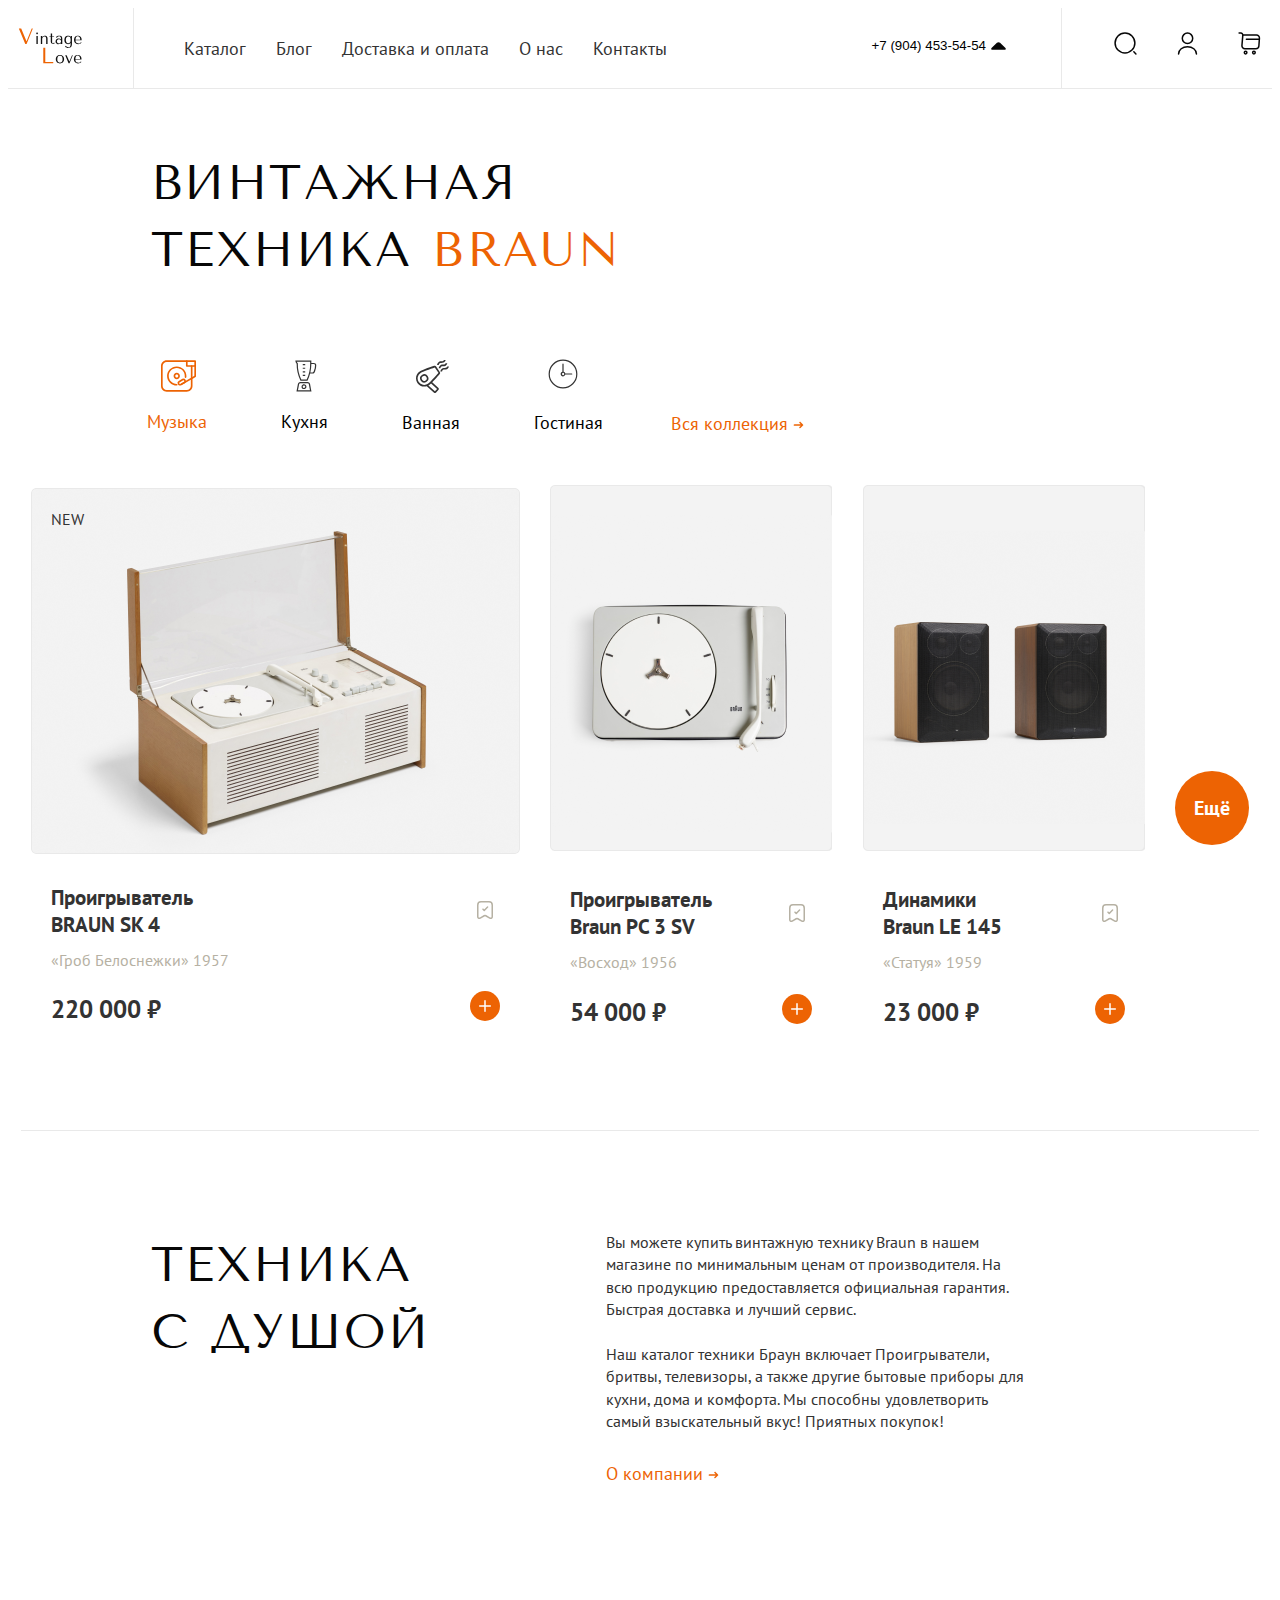
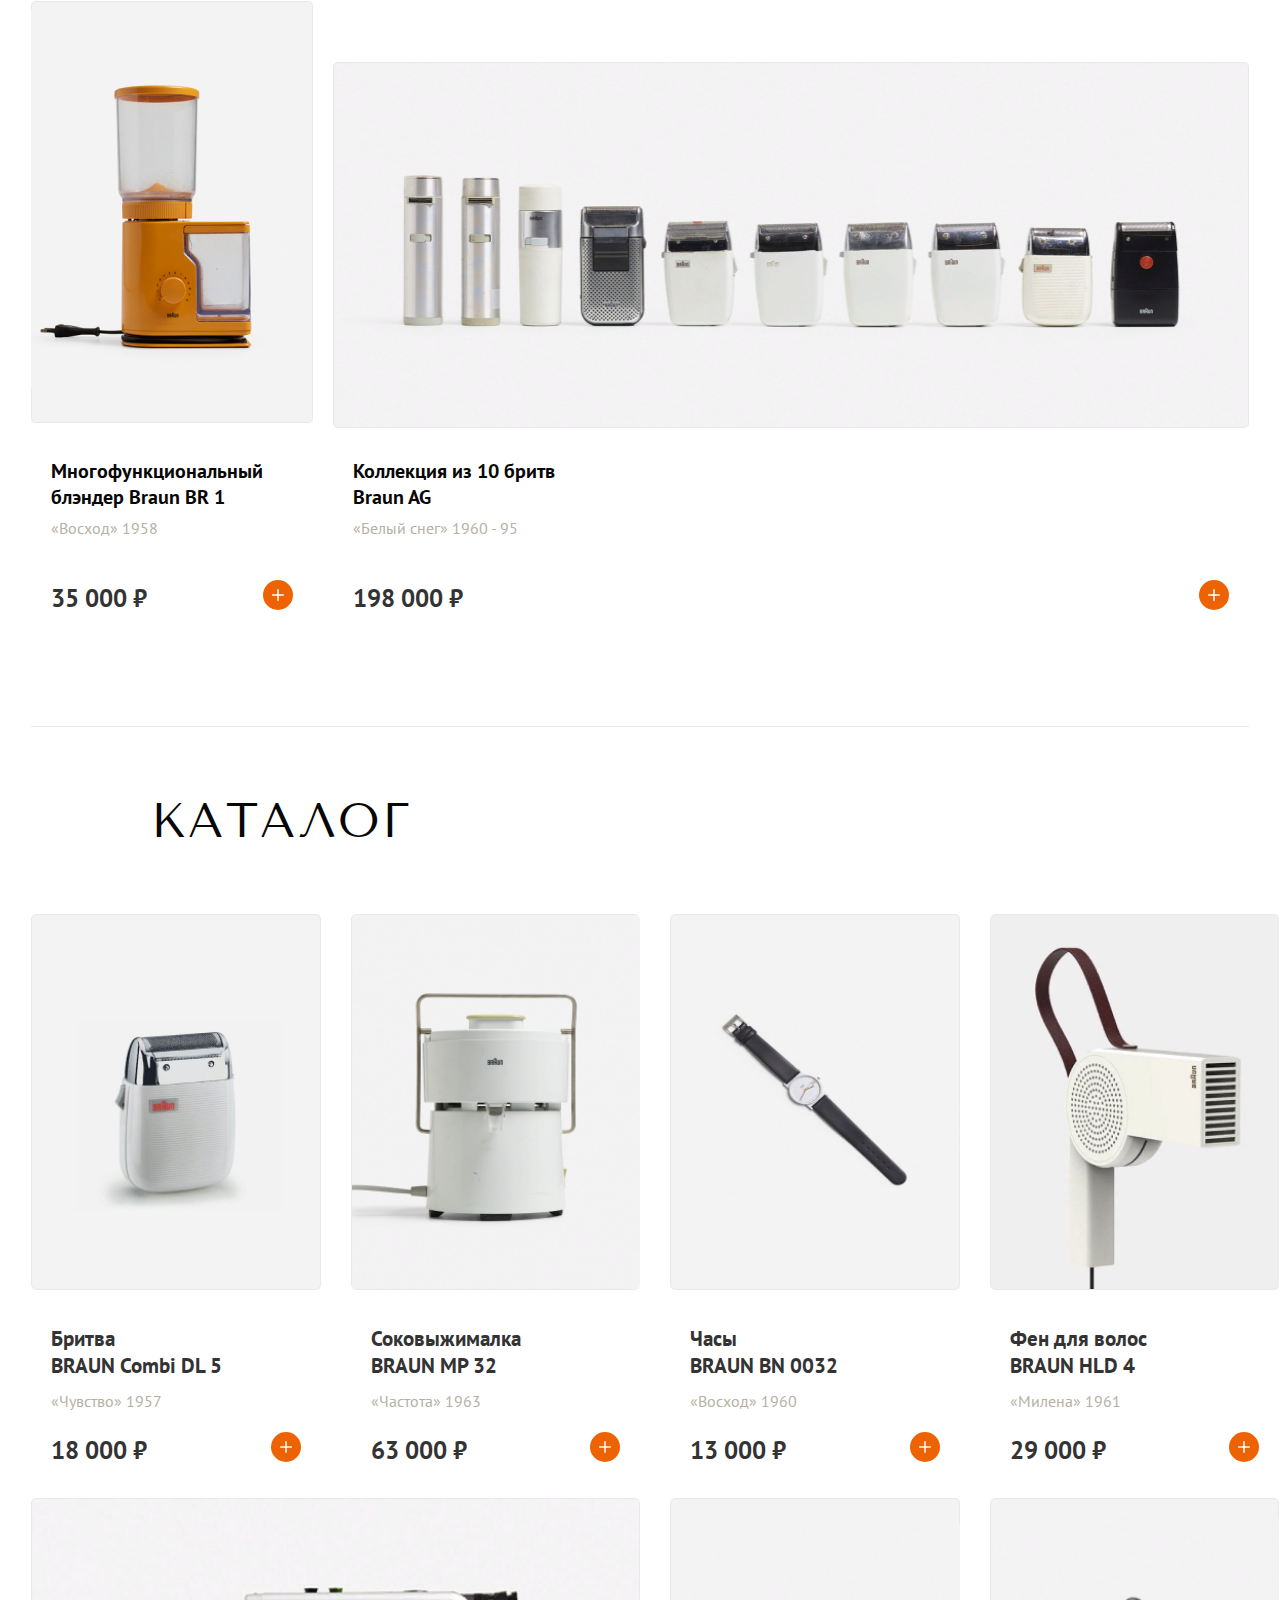
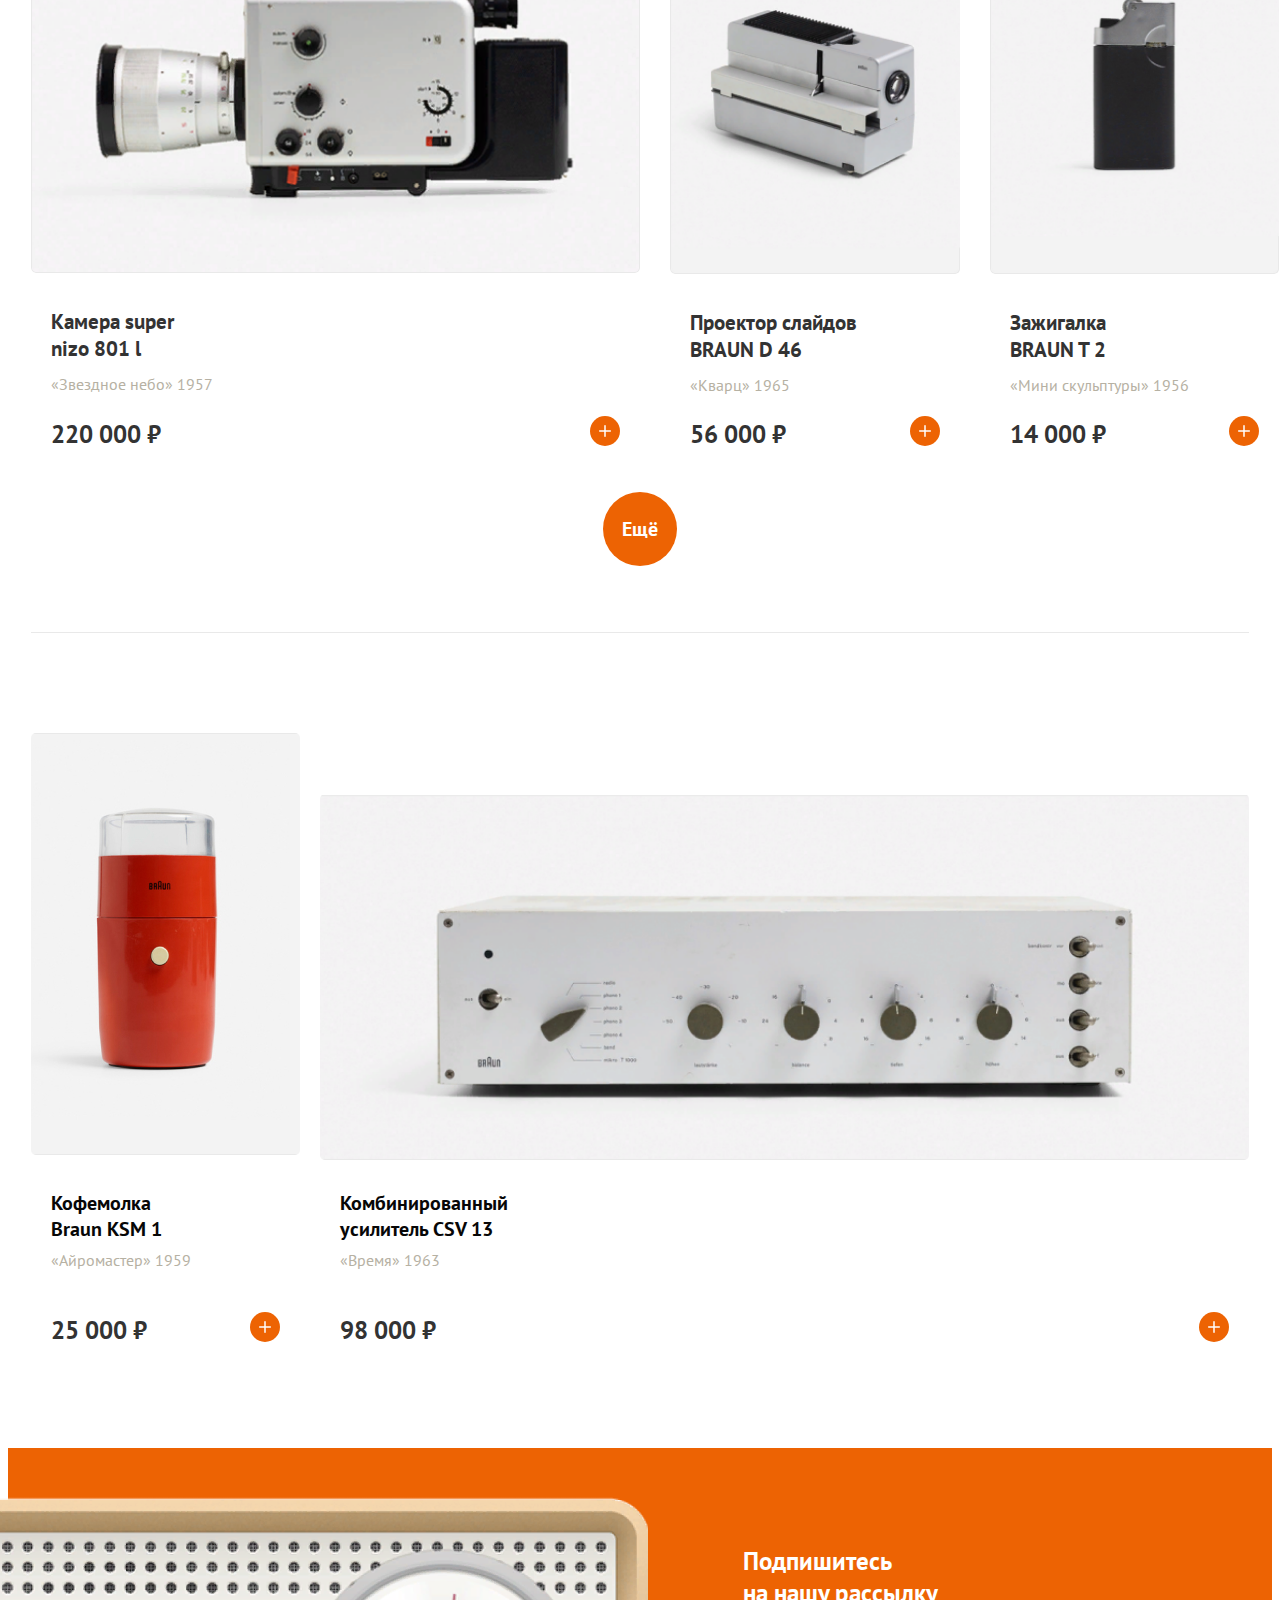
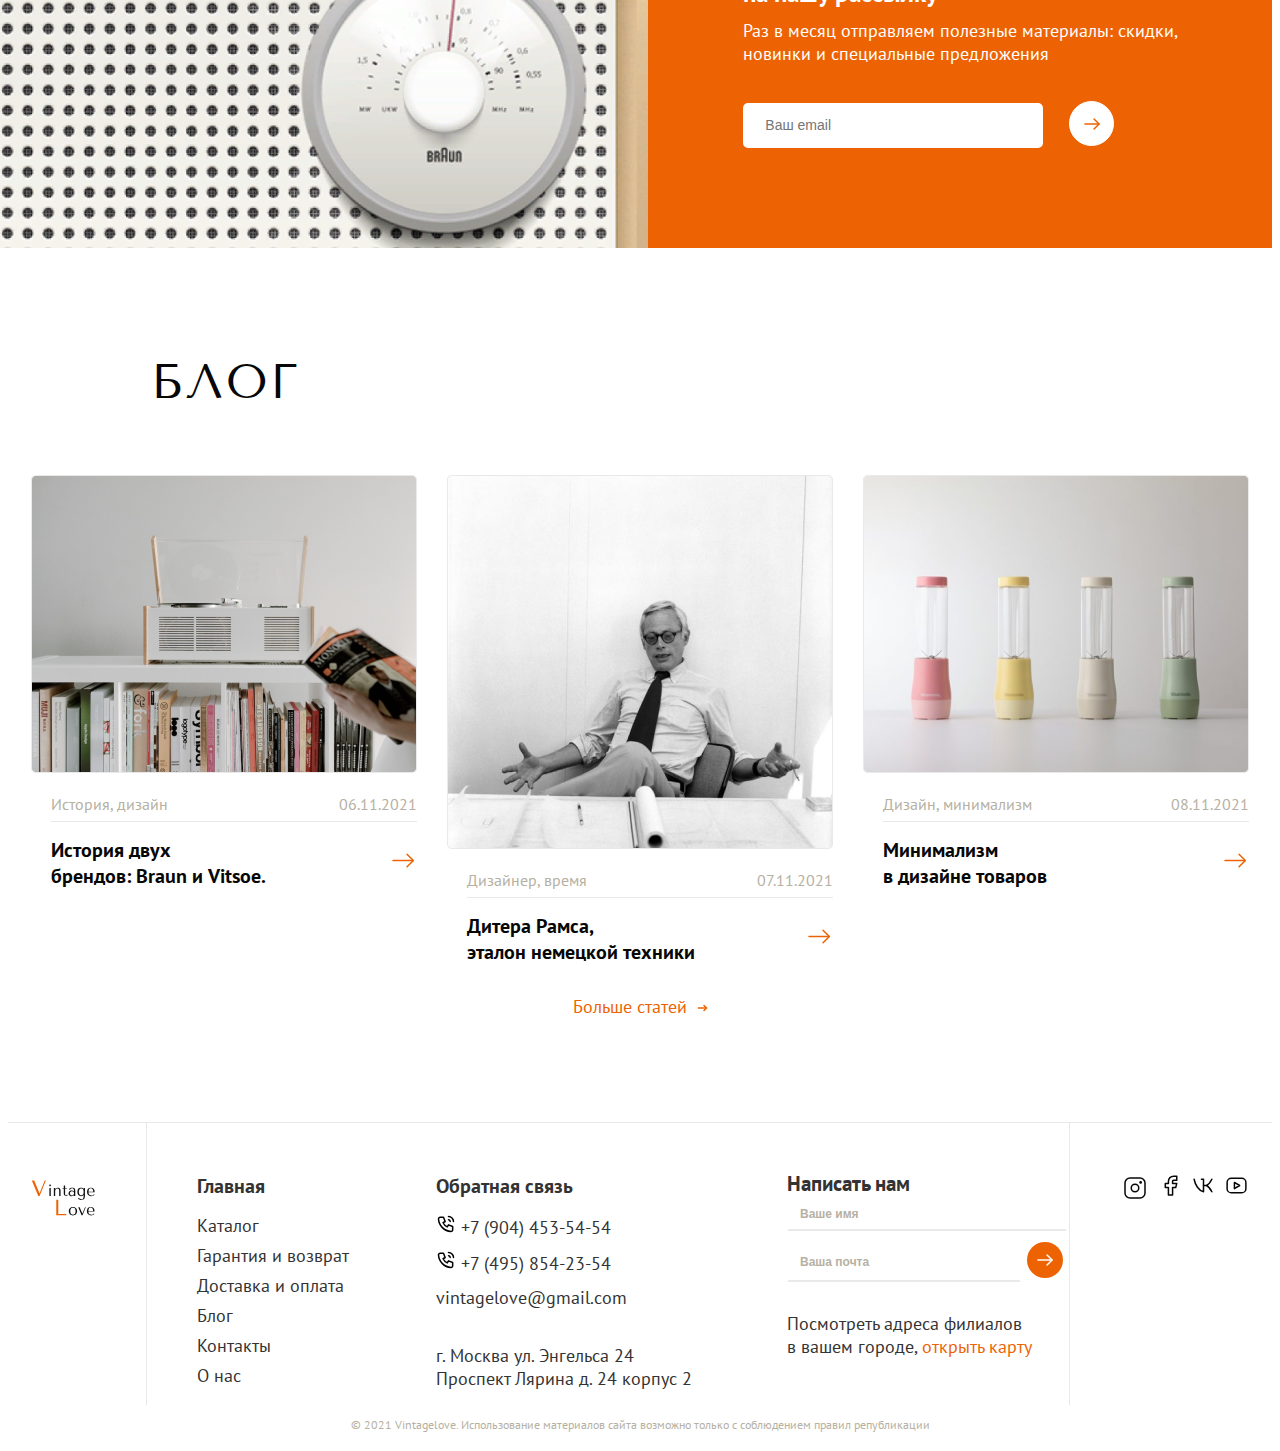
==== commit e37b152c: "валидация" ====
--- a/index.html
+++ b/index.html
@@ -79,40 +79,42 @@
 <!-- ===============выпадающее меню============ -->
 
             <div class="telephon-dropdown">
-                <button onclick="myFunction()" class="dropbtn">   <!-- кнопка  -->
-            <a class="tel-content" href="tel: +79044535454">
-                <span>+7 (904) 453-54-54</span>
-            </a>               
-            <div class="svg-list">
-                <svg class="svg-top rotate" width="25" height="24" viewBox="0 0 25 24" fill="none" xmlns="http://www.w3.org/2000/svg">
-                    <path d="M5.54163 10.02L8.88538 13.23L10.927 15.2C11.7916 16.03 13.1979 16.03 14.0625 15.2L19.4583 10.02C20.1666 9.34001 19.6562 8.18001 18.6666 8.18001L12.8229 8.18001L6.3333 8.18001C5.3333 8.18001 4.8333 9.34001 5.54163 10.02Z" fill="#070707"/>
-                </svg>
-            </div>
-        </button>
+              <button onclick="myFunction()" class="dropbtn">   <!-- кнопка  -->
+
+                     <span class="tel-content">+7 (904) 453-54-54</span>
+              
+                  <span class="svg-list">
+                      <svg class="svg-top rotate" width="25" height="24" viewBox="0 0 25 24" fill="none" xmlns="http://www.w3.org/2000/svg">
+                          <path d="M5.54163 10.02L8.88538 13.23L10.927 15.2C11.7916 16.03 13.1979 16.03 14.0625 15.2L19.4583 10.02C20.1666 9.34001 19.6562 8.18001 18.6666 8.18001L12.8229 8.18001L6.3333 8.18001C5.3333 8.18001 4.8333 9.34001 5.54163 10.02Z" fill="#070707"/>
+                      </svg>
+                  </span>
+               </button>
 
         <ul id="myDropdown"  class="dropdown-content show"> <!-- выпадающее меню  -->
-            <svg class="svg-qiwi" width="215" height="42" viewBox="0 0 44 42" fill="none" xmlns="http://www.w3.org/2000/svg">
-                <path d="M13.5 -44.991C13.4993 -46.3056 13.7578 -47.6074 14.2605 -48.822C14.7633 -50.0367 15.5005 -51.1403 16.4301 -52.0699C17.3596 -52.9994 18.4633 -53.7367 19.6779 -54.2394C20.8926 -54.7422 22.1944 -55.0006 23.509 -55H33.486C34.7974 -55.0023 36.0963 -54.7447 37.3076 -54.242C38.5189 -53.7394 39.6186 -53.0017 40.5431 -52.0716C41.4676 -51.1415 42.1987 -50.0374 42.694 -48.8231C43.1894 -47.6088 43.4392 -46.3084 43.429 -44.997L42.561 86.997C42.524 92.522 38.012 97 32.496 97H23.5C17.977 97 13.5 92.515 13.5 86.991V42C13.5 39.238 11.965 35.363 10.077 33.35L1.92298 24.65C0.0329757 22.634 0.0349756 19.363 1.92298 17.35L10.077 8.65002C11.967 6.63502 13.5 2.75802 13.5 1.52588e-05V-44.99V-44.991Z" fill="white"/>
-                <path d="M42.061 86.994C42.026 92.241 37.739 96.5 32.496 96.5H23.499C18.254 96.5 14 92.241 14 86.991V42C14 39.113 12.418 35.114 10.442 33.007L2.28699 24.309C0.57799 22.486 0.57899 19.513 2.28699 17.691L10.442 8.99302C12.418 6.88502 14 2.88602 14 1.52588e-05V-44.991C13.9993 -46.2399 14.2458 -47.4767 14.7235 -48.6307C15.2011 -49.7847 15.9015 -50.8332 16.7846 -51.7163C17.6678 -52.5995 18.7163 -53.2999 19.8703 -53.7775C21.0243 -54.2551 22.2611 -54.5006 23.51 -54.5H33.486C34.7315 -54.5023 35.9651 -54.2577 37.1156 -53.7804C38.266 -53.3031 39.3104 -52.6025 40.1885 -51.7191C41.0666 -50.8357 41.7608 -49.7871 42.2312 -48.6338C42.7016 -47.4805 42.9388 -46.2455 42.929 -45" stroke="black" stroke-opacity="0.1"/>
-                </svg>
+            <li>
+              <svg class="svg-qiwi" width="215" height="42" viewBox="0 0 44 42" fill="none" xmlns="http://www.w3.org/2000/svg">
+                  <path d="M13.5 -44.991C13.4993 -46.3056 13.7578 -47.6074 14.2605 -48.822C14.7633 -50.0367 15.5005 -51.1403 16.4301 -52.0699C17.3596 -52.9994 18.4633 -53.7367 19.6779 -54.2394C20.8926 -54.7422 22.1944 -55.0006 23.509 -55H33.486C34.7974 -55.0023 36.0963 -54.7447 37.3076 -54.242C38.5189 -53.7394 39.6186 -53.0017 40.5431 -52.0716C41.4676 -51.1415 42.1987 -50.0374 42.694 -48.8231C43.1894 -47.6088 43.4392 -46.3084 43.429 -44.997L42.561 86.997C42.524 92.522 38.012 97 32.496 97H23.5C17.977 97 13.5 92.515 13.5 86.991V42C13.5 39.238 11.965 35.363 10.077 33.35L1.92298 24.65C0.0329757 22.634 0.0349756 19.363 1.92298 17.35L10.077 8.65002C11.967 6.63502 13.5 2.75802 13.5 1.52588e-05V-44.99V-44.991Z" fill="white"/>
+                  <path d="M42.061 86.994C42.026 92.241 37.739 96.5 32.496 96.5H23.499C18.254 96.5 14 92.241 14 86.991V42C14 39.113 12.418 35.114 10.442 33.007L2.28699 24.309C0.57799 22.486 0.57899 19.513 2.28699 17.691L10.442 8.99302C12.418 6.88502 14 2.88602 14 1.52588e-05V-44.991C13.9993 -46.2399 14.2458 -47.4767 14.7235 -48.6307C15.2011 -49.7847 15.9015 -50.8332 16.7846 -51.7163C17.6678 -52.5995 18.7163 -53.2999 19.8703 -53.7775C21.0243 -54.2551 22.2611 -54.5006 23.51 -54.5H33.486C34.7315 -54.5023 35.9651 -54.2577 37.1156 -53.7804C38.266 -53.3031 39.3104 -52.6025 40.1885 -51.7191C41.0666 -50.8357 41.7608 -49.7871 42.2312 -48.6338C42.7016 -47.4805 42.9388 -46.2455 42.929 -45" stroke="black" stroke-opacity="0.1"/>
+              </svg>
+           </li>
                 
             <li>
-                <a href="tel: 8 (312) 201-01-11">
+                <a href="+79044535454">
                     <span> +7 (904) 453-54-54</span>
                 </a>
             </li>
             <li>
-                <a href="tel: 8 (312) 213-12-12">
-                    <span> +7 (904) 453-54-54</span>
+                <a href="+74958542354">
+                    <span> +7 (495) 854-23-54</span>
                 </a>
             </li>
             <li>
-                <a href="tel: 8 (312) 213-12-12">
+                <a href="vintagelove@gmail.com">
                     <span class="span__dropdown"> vintagelove@gmail.com</span>
                 </a>
             </li>
-            <span class="border__dropdown"></span>
-
+            <li class="border__dropdown"></li>
+            <li>  
             <div class="icons-dropdown">
                 <a href="">
                 <svg class="icons-dropdown__item" width="22" height="22" viewBox="0 0 22 22" fill="none" xmlns="http://www.w3.org/2000/svg">
@@ -139,7 +141,8 @@
                                 </svg>
                             </a>
                                 
-            </div>
+              </div>
+            </li>
         </ul>
         </div>
 
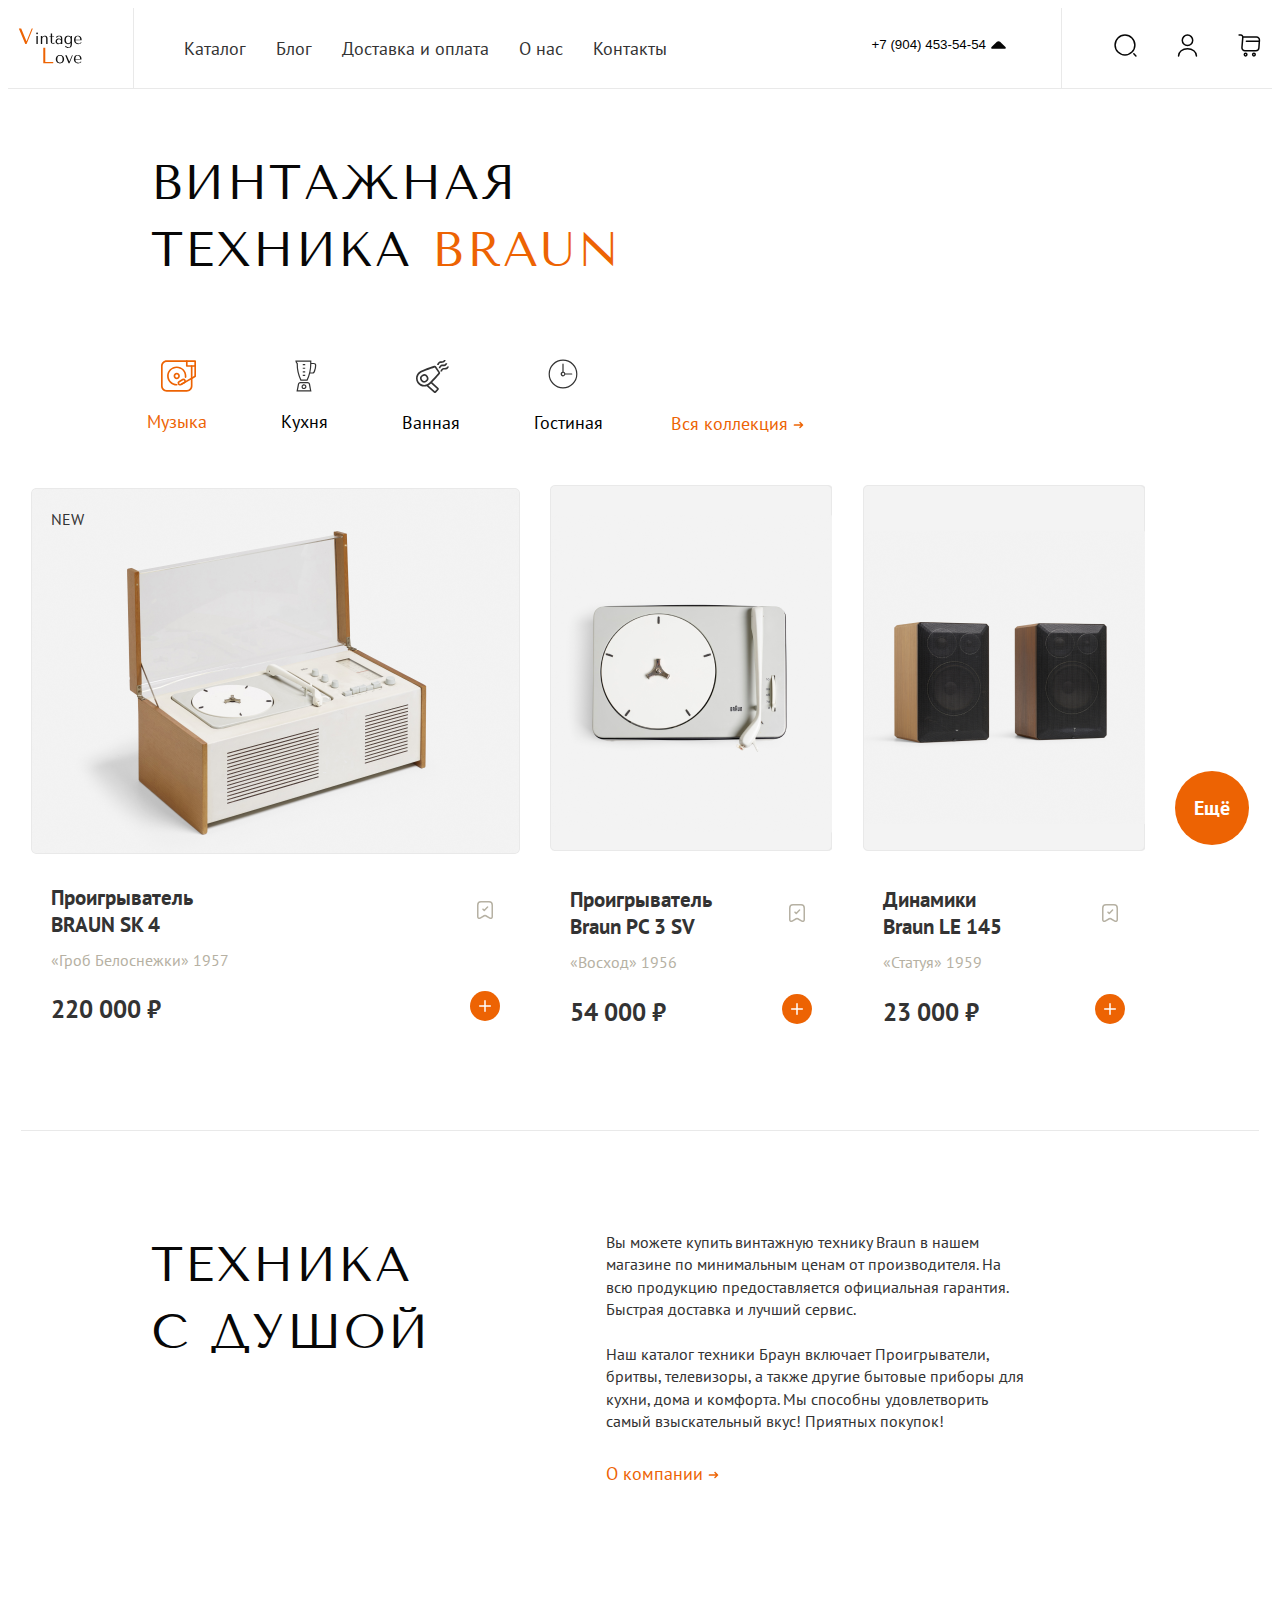
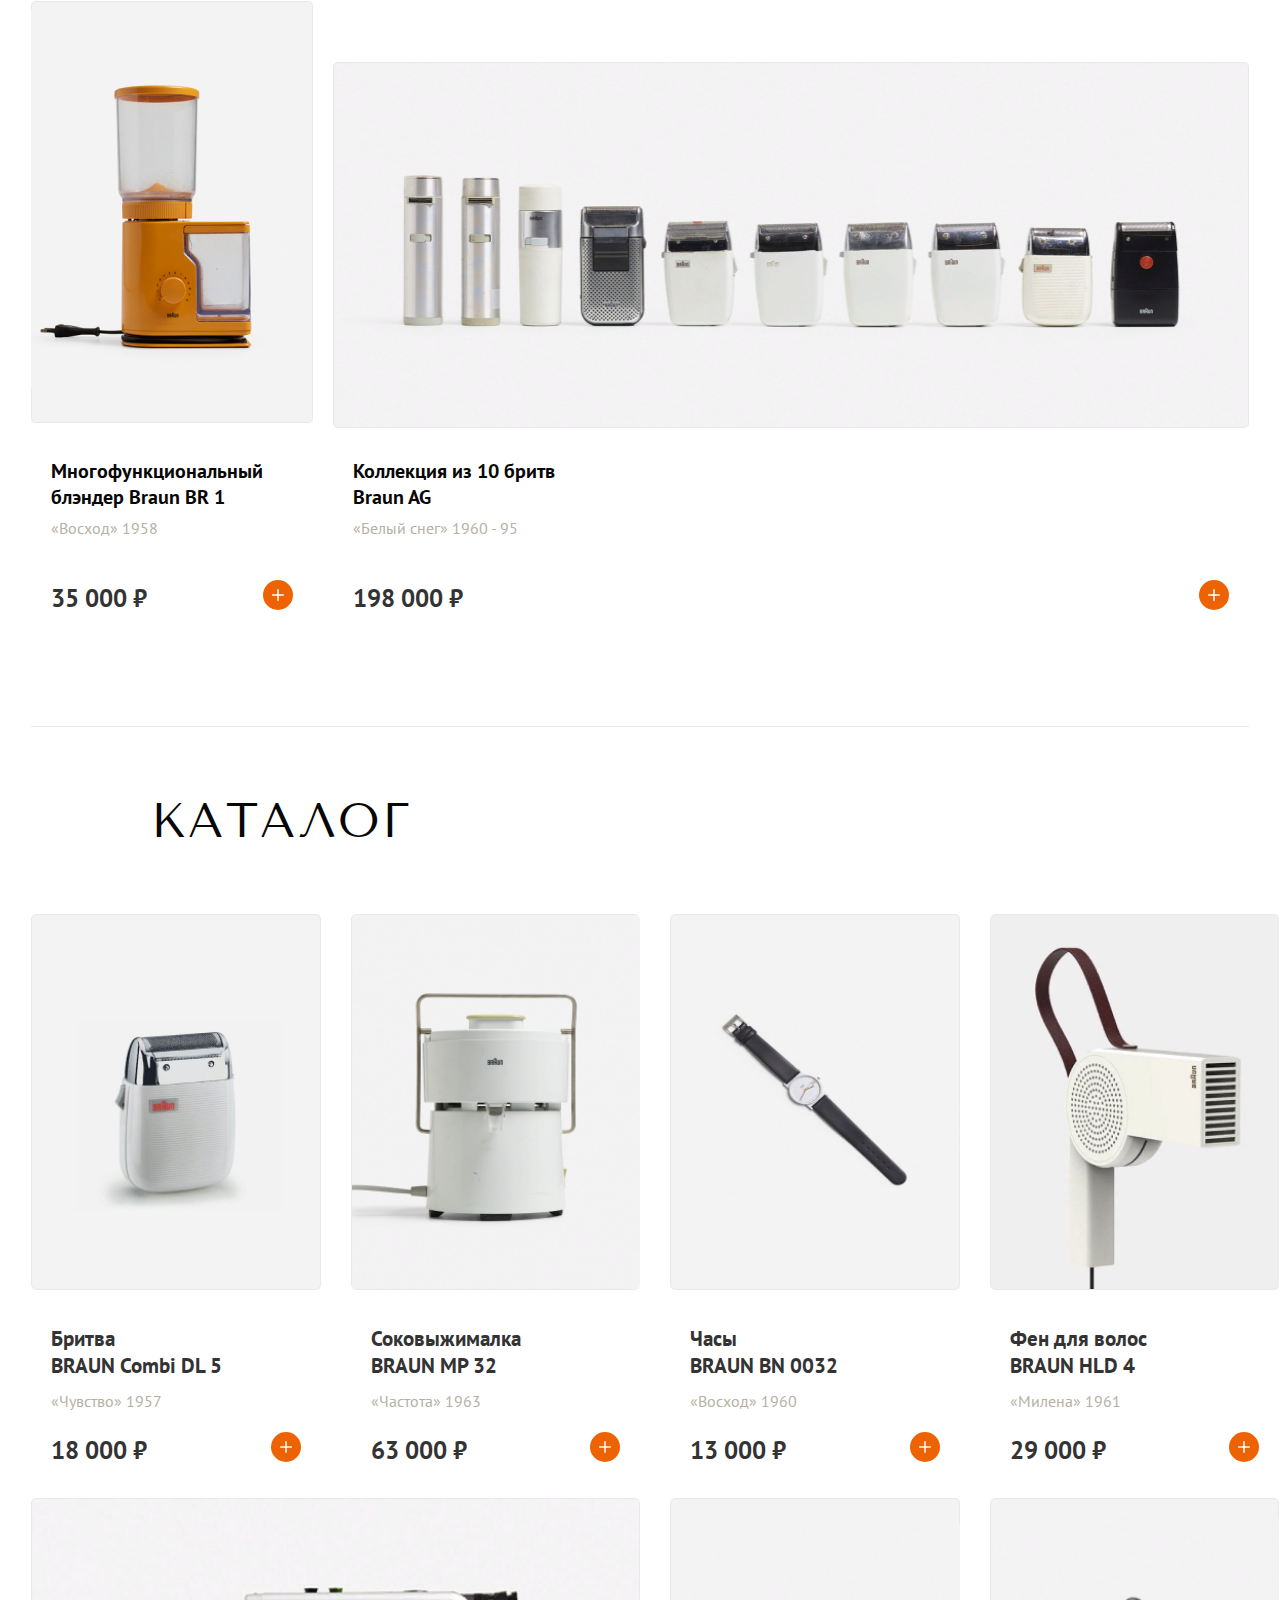
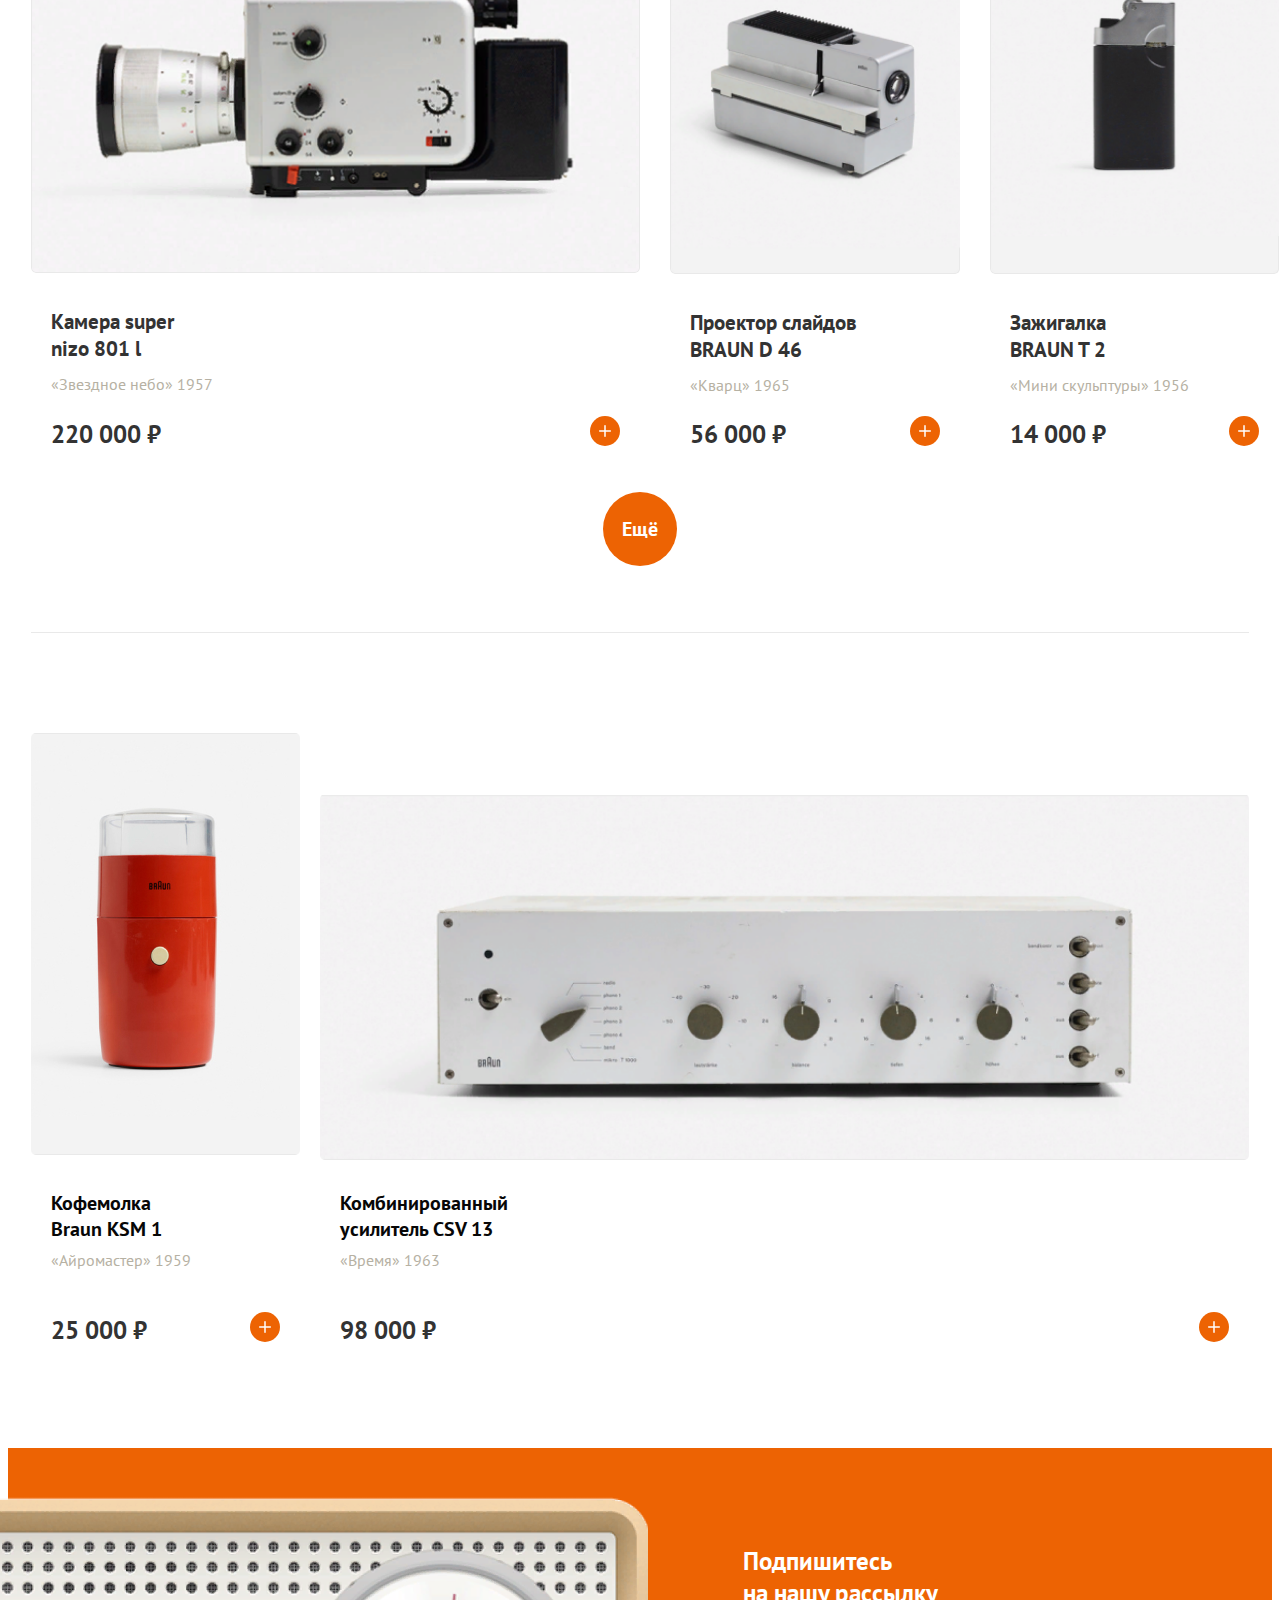
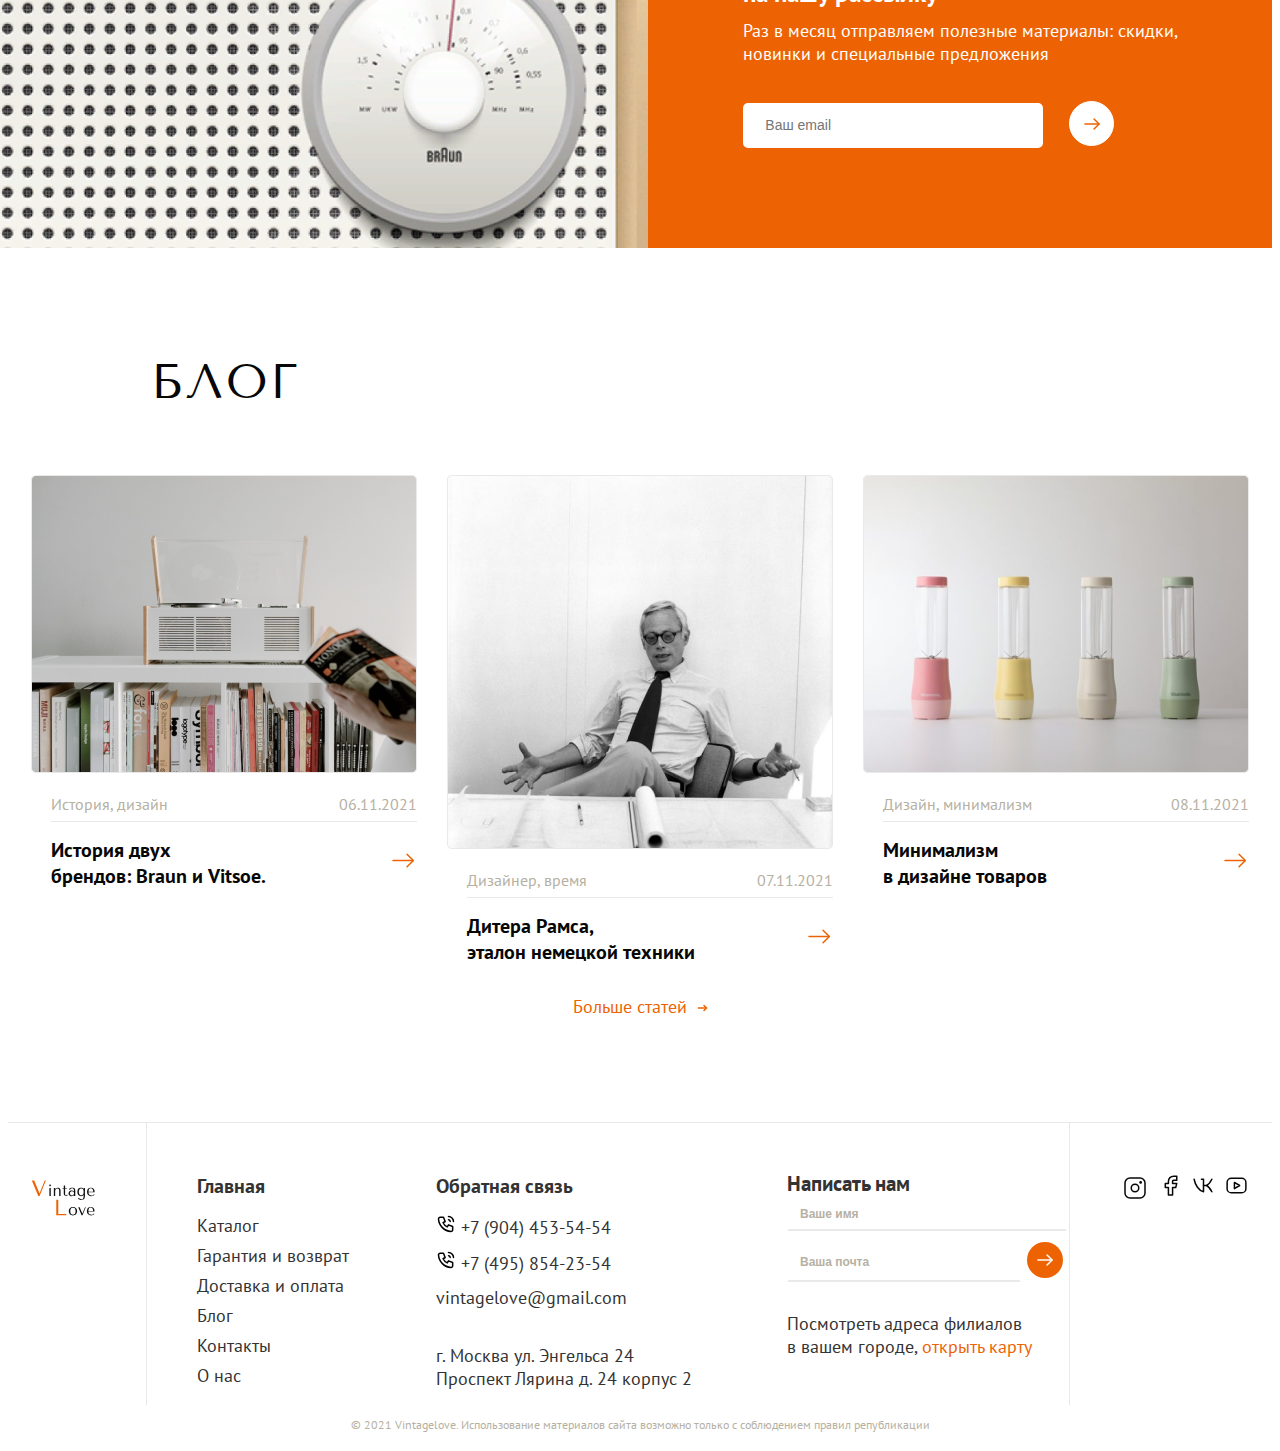
==== commit 2ec155ac: "вернулись иконки в мобильную версию" ====
--- a/index.html
+++ b/index.html
@@ -145,7 +145,7 @@
             </li>
         </ul>
         </div>
-
+      </div>
         <div class="page-header__border"></div>
         <div class="header-icons flex-sb-aicenter">
           <a href="#"><svg class="header-icons__item" width="25" height="25" viewBox="0 0 25 25" fill="none" xmlns="http://www.w3.org/2000/svg">
@@ -167,7 +167,7 @@
         </div>
 
 
-      </div>
+
 
     </div>
 
--- a/styles/style.css
+++ b/styles/style.css
@@ -17,7 +17,7 @@
 .telephon-dropdown {
   /* display: inline-flex;
   align-items: center; */
-  padding-top: 30px;
+  /* padding-top: 30px; */
   /* margin-right: 50px; */
 }
 
@@ -144,7 +144,7 @@
 .svg-qiwi {
   transform: rotate(90deg);
   position: fixed;
-  top: 73px;;
+  top: 70px;;
   /* right: 360px; */
 }
 
@@ -1245,6 +1245,7 @@
     opacity: 1;
     visibility: visible;
     transition: all 0.5s ease;
+    z-index: 900;
   }
 
   .page-header__border {
